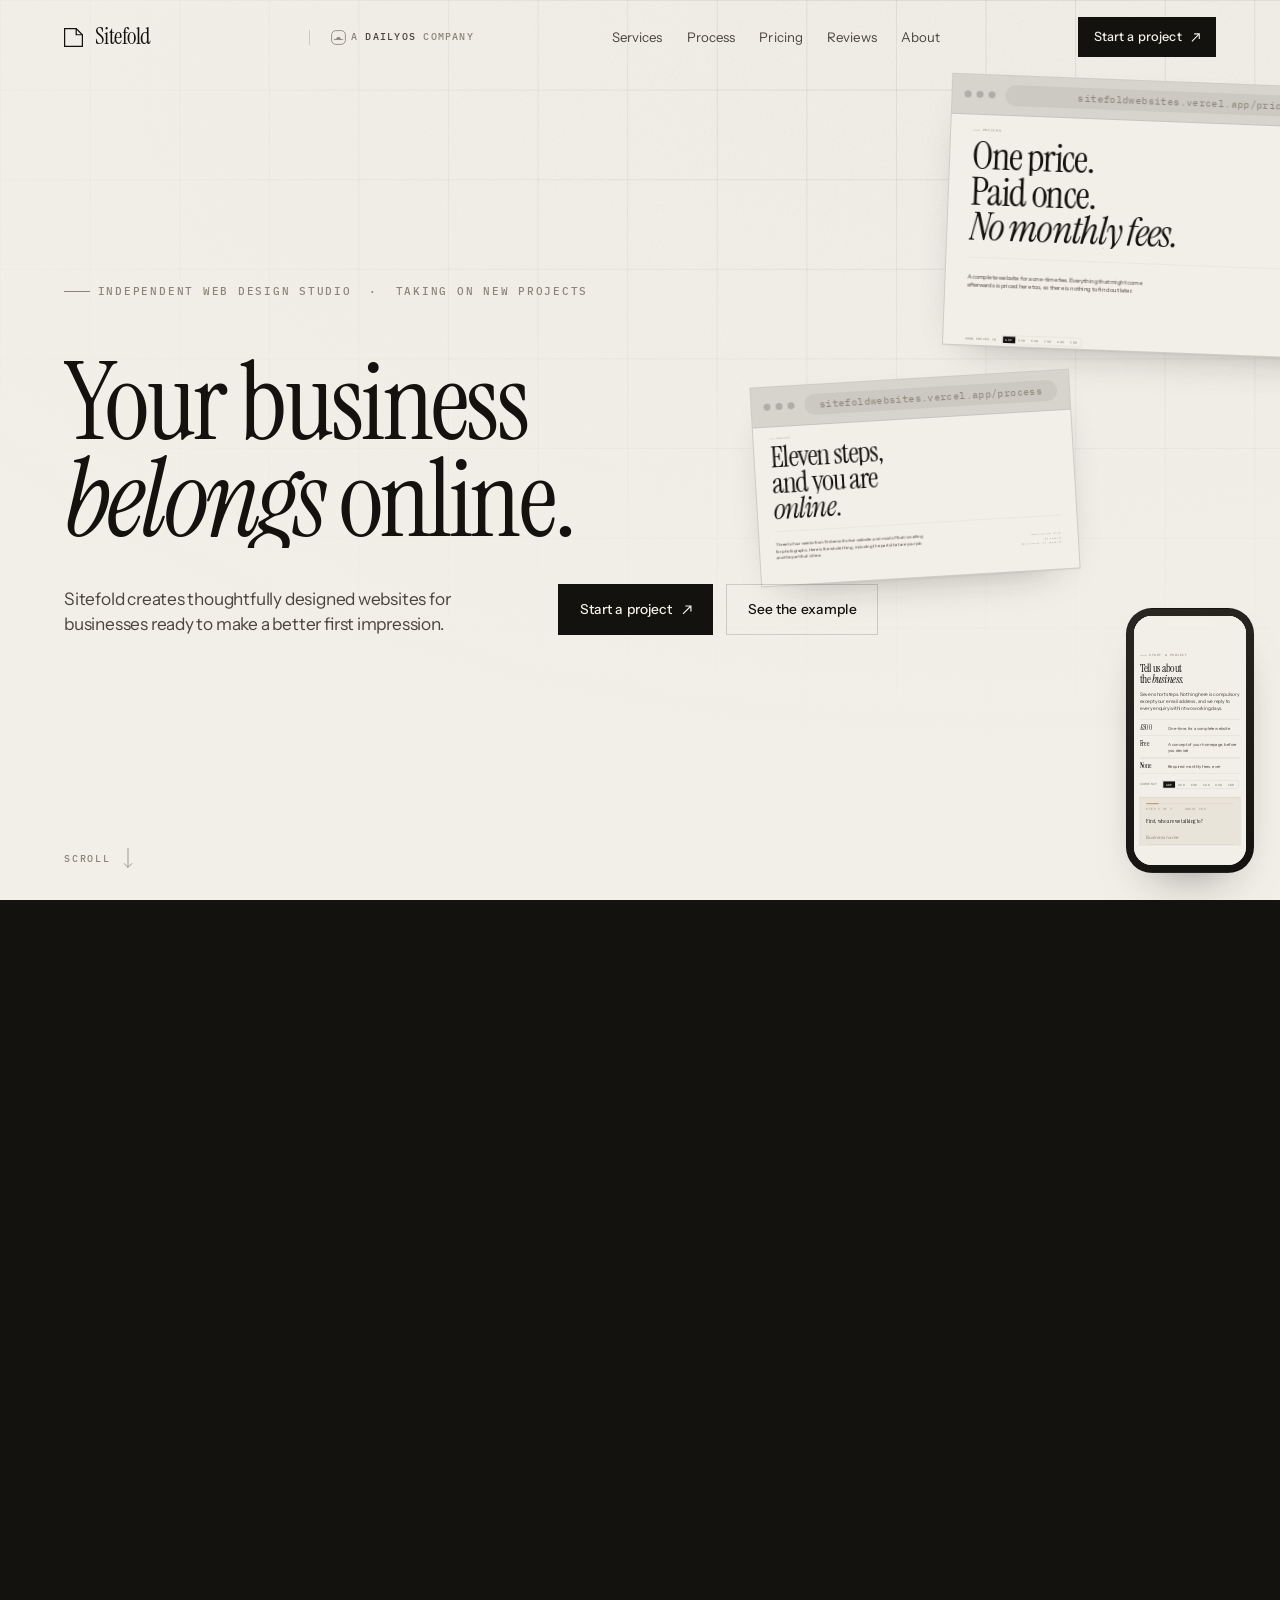
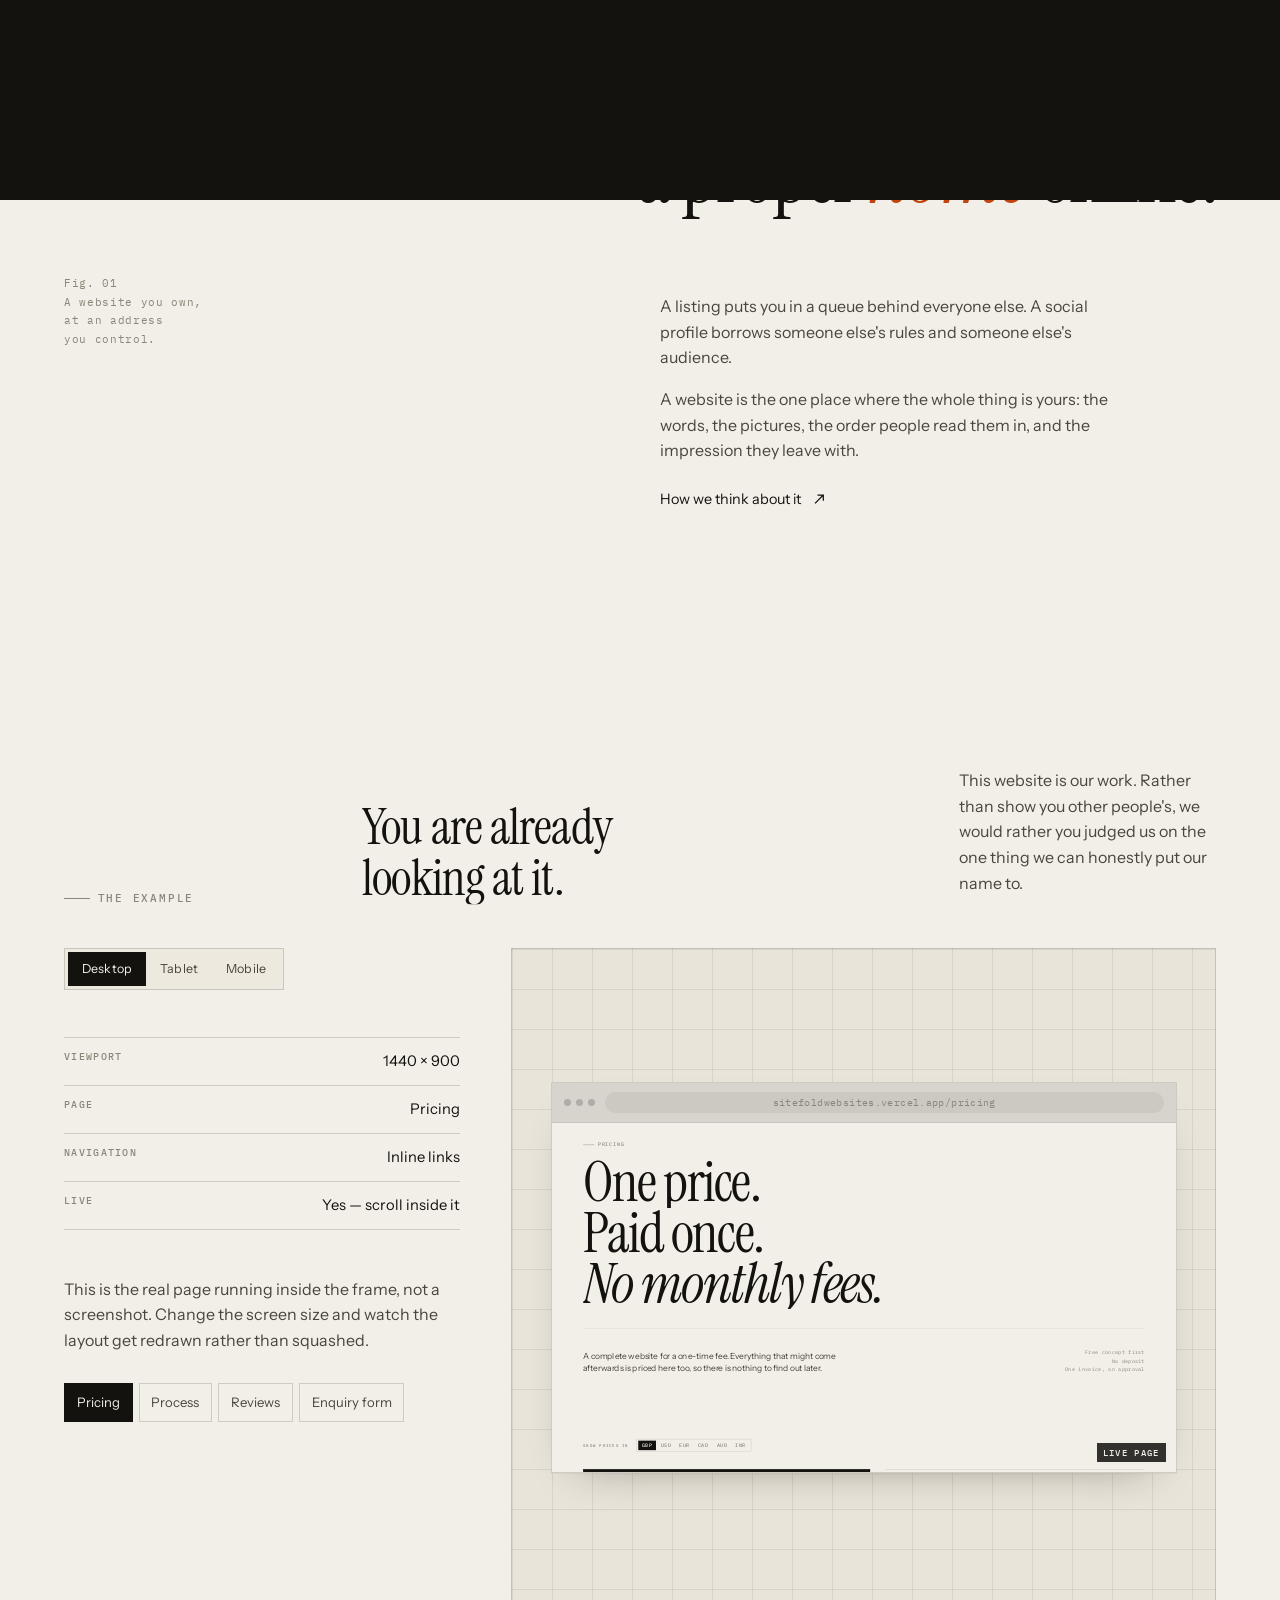
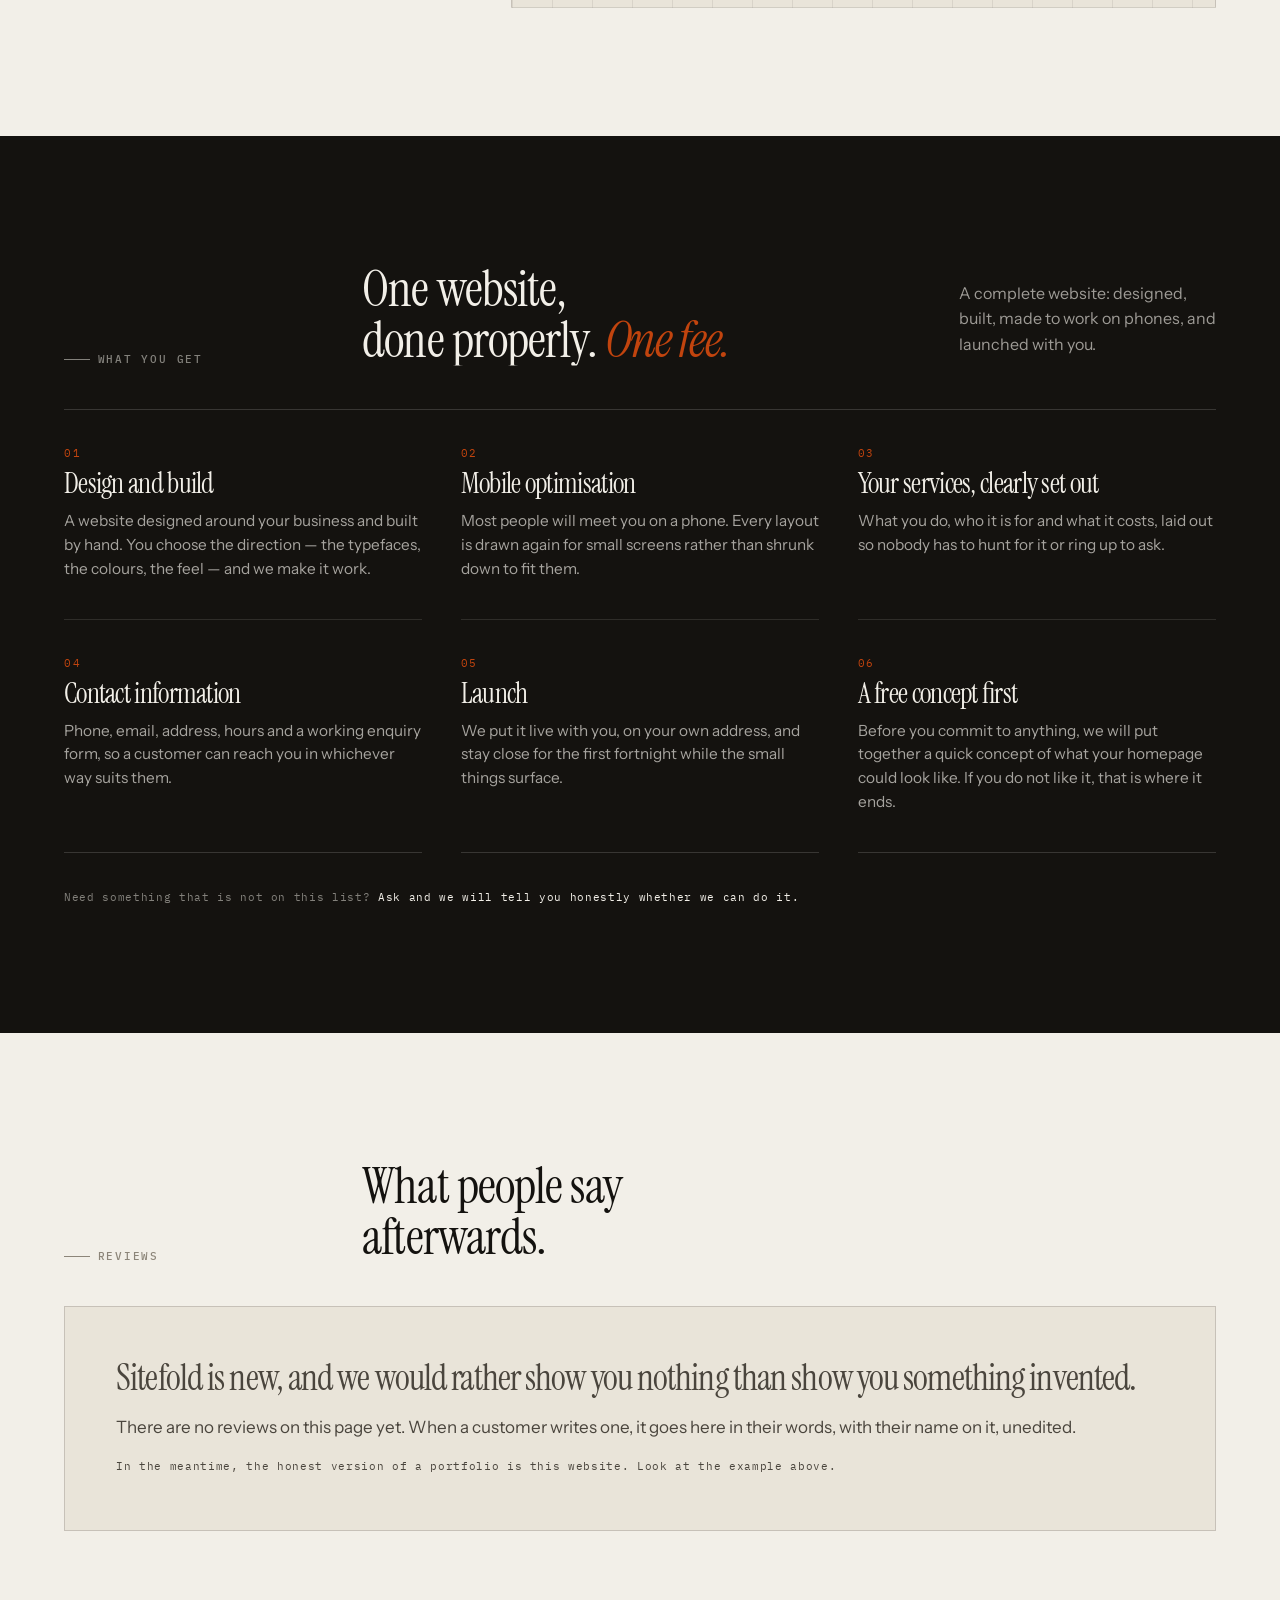
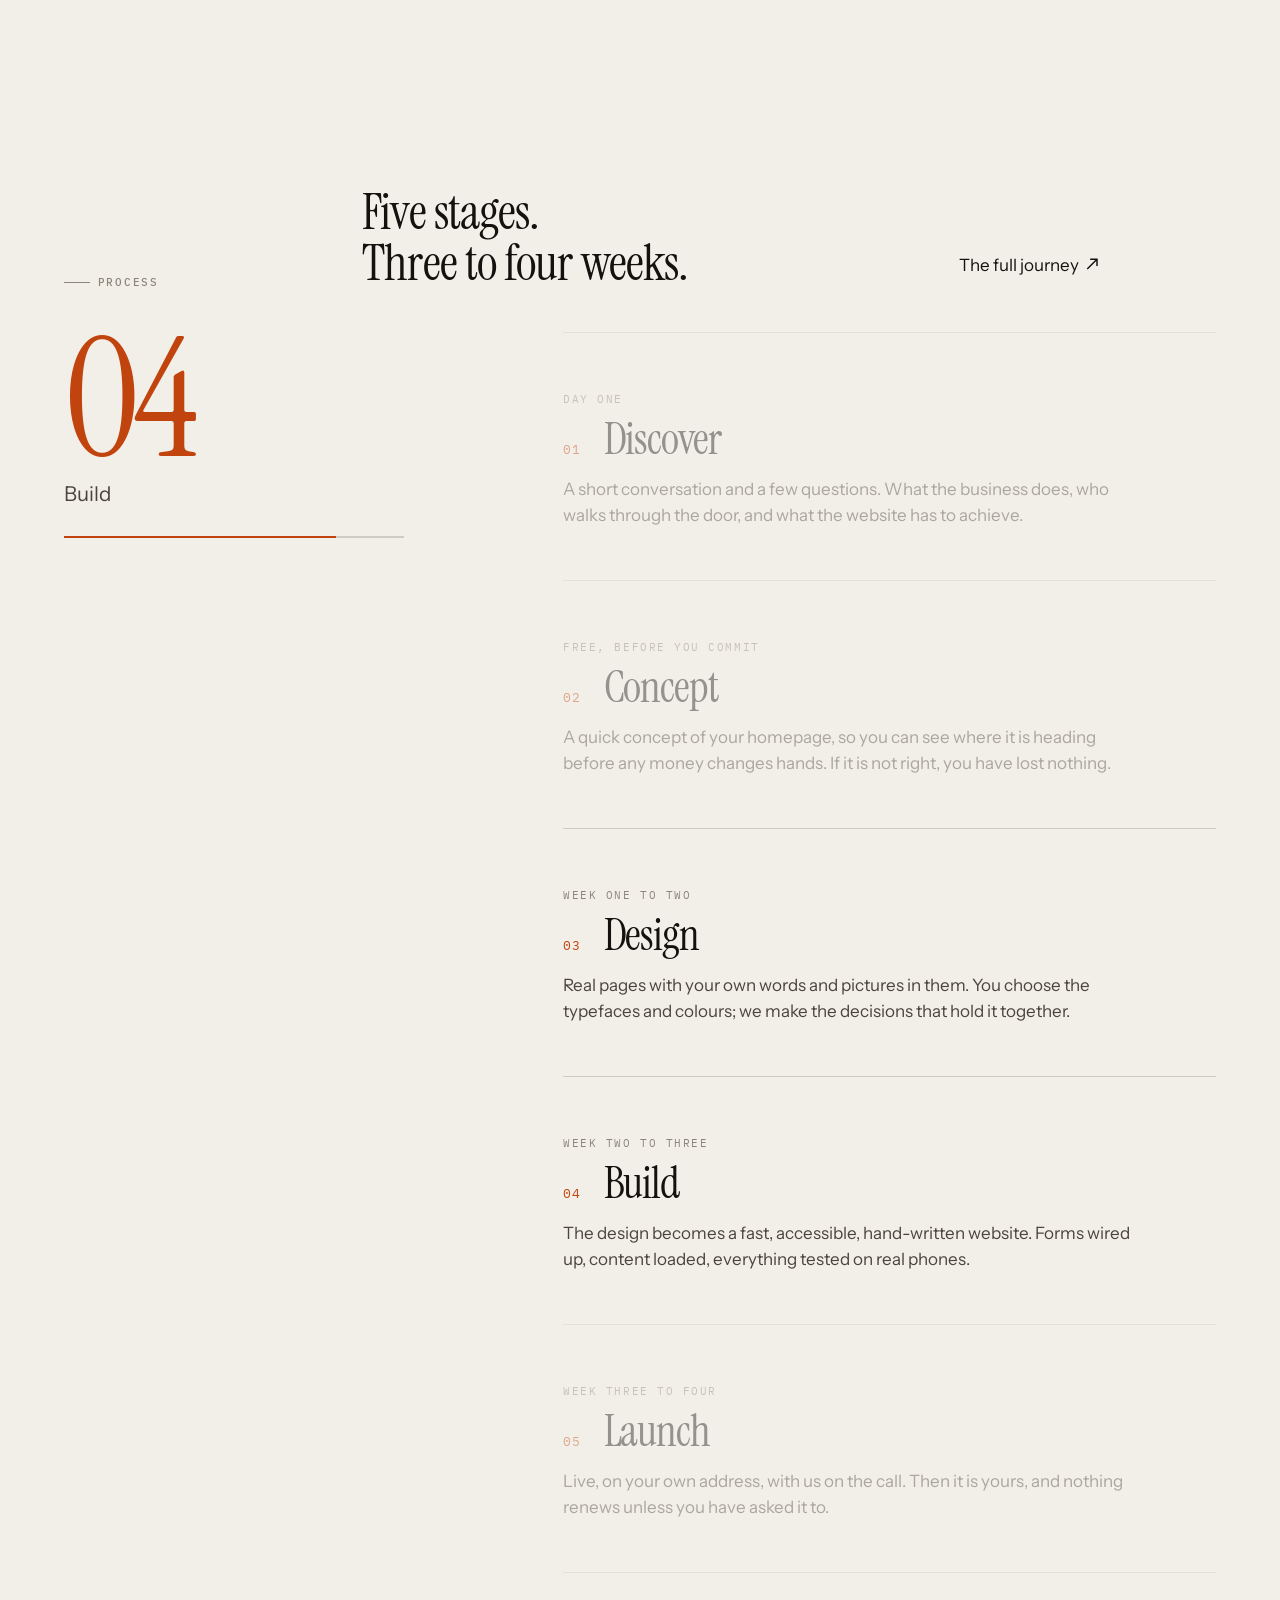
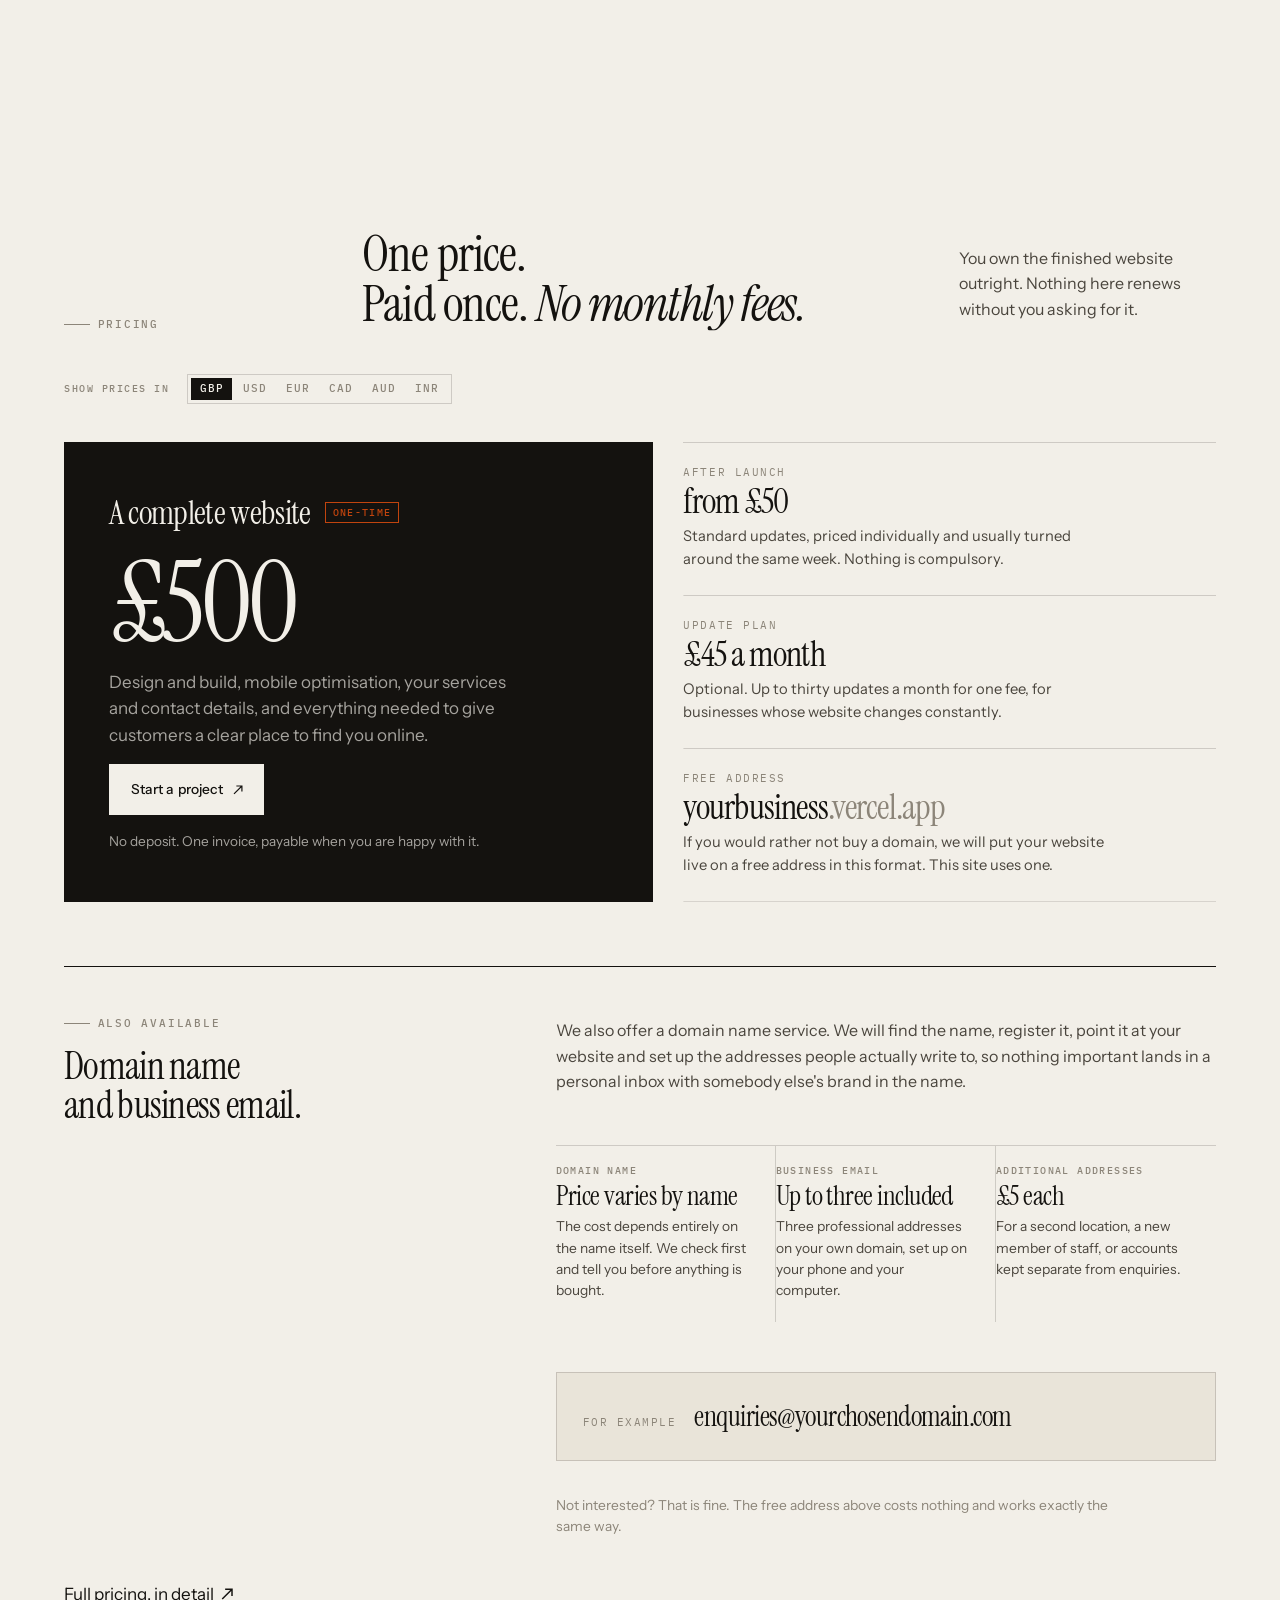
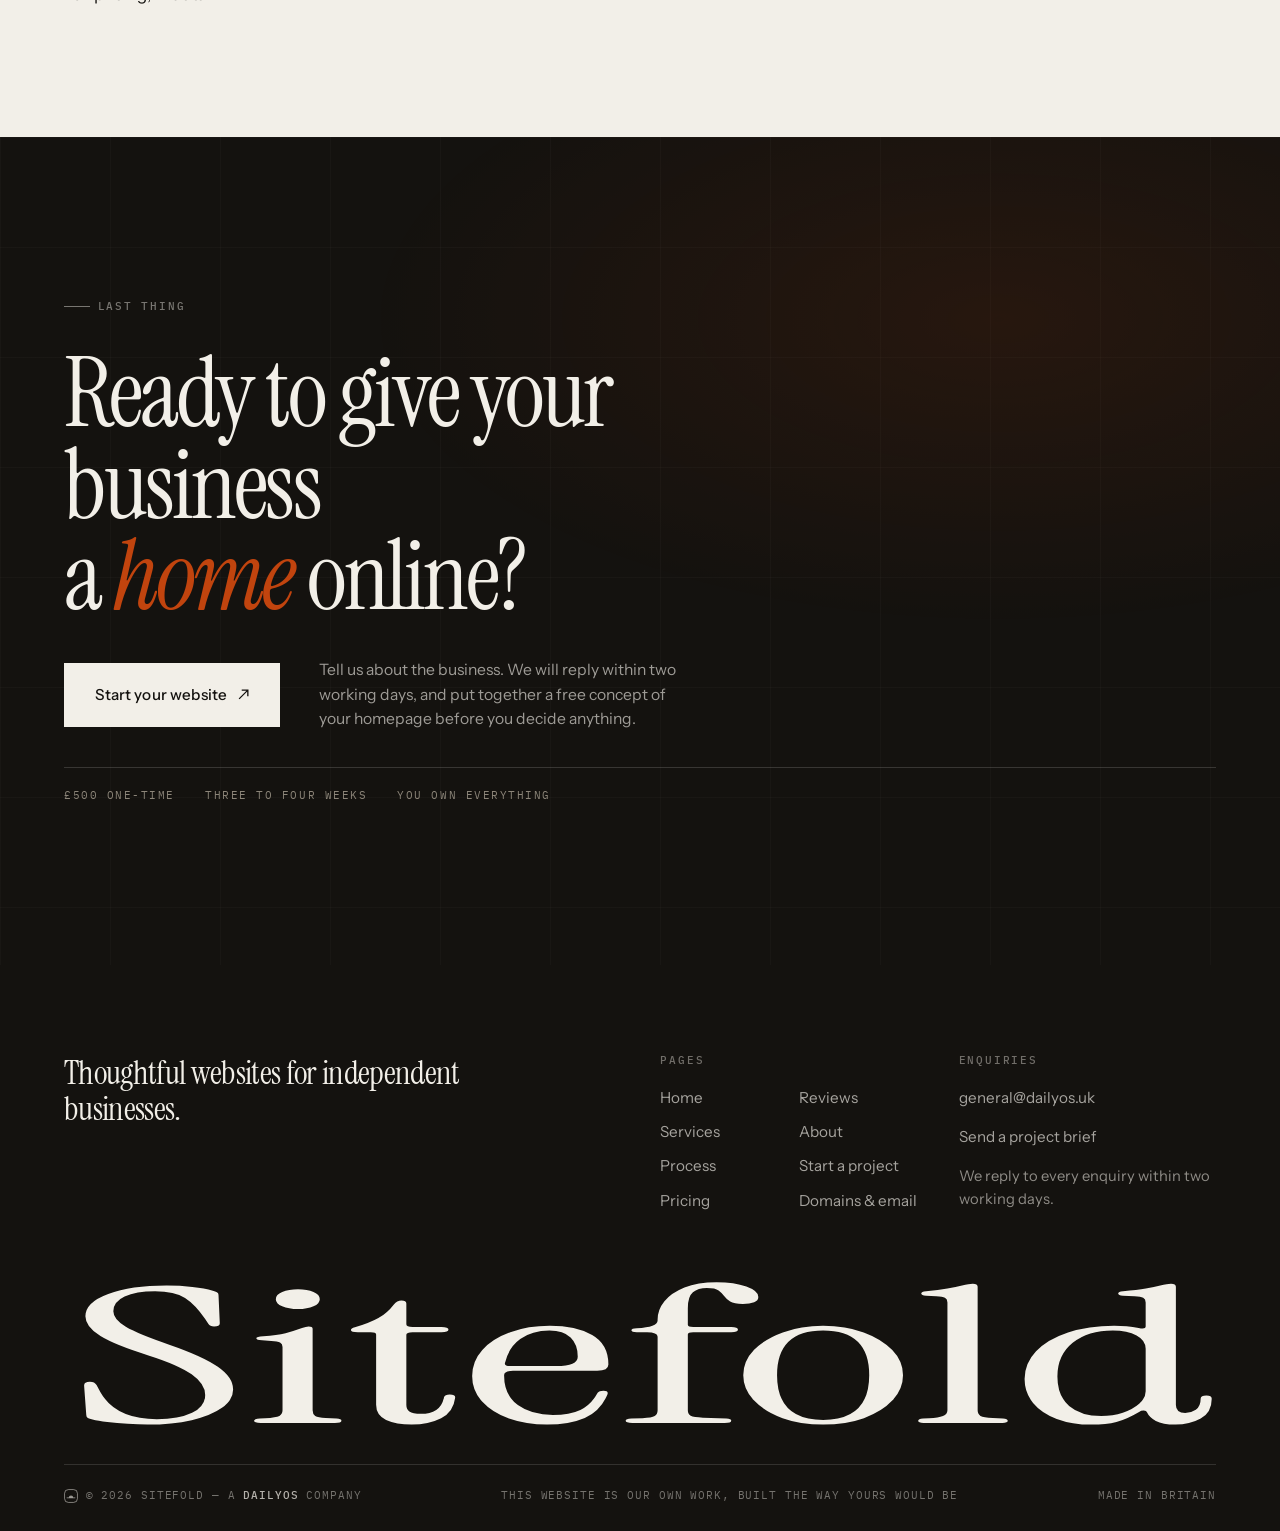
==== index.html @ e71c7e3a "Replace Streamlit app with the Sitefold website A static, hand-written site for Sitefold: home, serv" ====
<!doctype html>
<html lang="en-GB">
<head>
<meta charset="utf-8">
<meta name="viewport" content="width=device-width, initial-scale=1, viewport-fit=cover">
<title>Sitefold — Your business belongs online</title>
<meta name="description" content="Sitefold is an independent web design studio. A complete, thoughtfully designed website for your business for a one-time fee of £500, with no required monthly fees.">
<link rel="canonical" href="https://sitefoldwebsites.vercel.app/">
<meta name="theme-color" content="#f2efe8" media="(prefers-color-scheme: light)">
<meta name="theme-color" content="#14120f" media="(prefers-color-scheme: dark)">
<meta name="author" content="Sitefold">
<meta property="og:type" content="website">
<meta property="og:site_name" content="Sitefold">
<meta property="og:title" content="Sitefold — thoughtfully designed websites">
<meta property="og:description" content="Sitefold is an independent web design studio. A complete, thoughtfully designed website for your business for a one-time fee of £500, with no required monthly fees.">
<meta property="og:url" content="https://sitefoldwebsites.vercel.app/">
<meta property="og:image" content="https://sitefoldwebsites.vercel.app/assets/img/og.png">
<meta property="og:image:width" content="1200">
<meta property="og:image:height" content="630">
<meta property="og:locale" content="en_GB">
<meta name="twitter:card" content="summary_large_image">
<meta name="twitter:title" content="Sitefold — thoughtfully designed websites">
<meta name="twitter:description" content="Sitefold is an independent web design studio. A complete, thoughtfully designed website for your business for a one-time fee of £500, with no required monthly fees.">
<meta name="twitter:image" content="https://sitefoldwebsites.vercel.app/assets/img/og.png">
<link rel="icon" href="/assets/img/favicon.svg" type="image/svg+xml">
<link rel="alternate icon" href="/assets/img/favicon.ico" sizes="any">
<link rel="apple-touch-icon" href="/assets/img/mark-180.png">
<link rel="preconnect" href="https://fonts.googleapis.com">
<link rel="preconnect" href="https://fonts.gstatic.com" crossorigin>
<link rel="stylesheet" href="https://fonts.googleapis.com/css2?family=Instrument+Sans:ital,wght@0,400..700;1,400..700&family=Instrument+Serif:ital@0;1&family=IBM+Plex+Mono:wght@400;500&display=swap">
<script>if(location.search.indexOf("embed")>-1)document.documentElement.classList.add("embed");</script>
<link rel="stylesheet" href="/assets/css/base.css">
<link rel="stylesheet" href="/assets/css/ui.css">
<link rel="stylesheet" href="/assets/css/home.css">
<link rel="stylesheet" href="/assets/css/reviews.css">

</head>
<body class="page-home">
<div class="curtain" aria-hidden="true"></div>
<div class="prog" aria-hidden="true"></div>
<a class="skip" href="#main">Skip to content</a>
<header class="nav">
  <div class="nav-in">
    <a class="mark" href="/" aria-label="Sitefold — home">
      <svg viewBox="0 0 20 20" fill="none" stroke="currentColor" stroke-width="1.3" aria-hidden="true">
        <path class="fold-a" d="M.65.65h12.2L19.35 7.1v12.25H.65z"/>
        <path class="fold-b" d="M12.85.65V7.1h6.5"/>
      </svg>
      <span>Sitefold</span>
    </a>
    <p class="parent" title="Sitefold is part of DailyOS">
      <svg class="dos-mark" viewBox="0 0 20 20" fill="none" aria-hidden="true">
        <rect x=".8" y=".8" width="18.4" height="18.4" rx="5.6" stroke="currentColor" stroke-width="1.15"/>
        <path d="M4.4 12.6h11.2" stroke="currentColor" stroke-width="1.15" stroke-linecap="round"/>
        <path d="M6.8 12.6a3.2 3.2 0 0 1 6.4 0z" fill="currentColor"/>
      </svg>
      <span>A <b>DailyOS</b> company</span>
    </p>
    <nav class="nav-links" aria-label="Primary">
      <a href="/services/">Services</a>
      <a href="/process/">Process</a>
      <a href="/pricing/">Pricing</a>
      <a href="/reviews/">Reviews</a>
      <a href="/about/">About</a>
    </nav>
    <div class="nav-cta">
      <a class="btn" href="/contact/" data-magnet="0.2">Start a project<svg class="arw" viewBox="0 0 10 10" fill="none" stroke="currentColor" stroke-width="1.2" aria-hidden="true"><path d="M1 9 9 1M3.4 1H9v5.6"/></svg></a>
      <button class="burger" aria-expanded="false" aria-controls="menu" aria-label="Menu"><span></span><span></span></button>
    </div>
  </div>
</header>

<div class="menu" id="menu" aria-hidden="true">
  <div class="menu-in">
    <ul class="menu-list">
      <li><a href="/"><span class="num">01</span>Home</a></li>
      <li><a href="/services/"><span class="num">02</span>Services</a></li>
      <li><a href="/process/"><span class="num">03</span>Process</a></li>
      <li><a href="/pricing/"><span class="num">04</span>Pricing</a></li>
      <li><a href="/reviews/"><span class="num">05</span>Reviews</a></li>
      <li><a href="/about/"><span class="num">06</span>About</a></li>
      <li><a href="/contact/"><span class="num">07</span>Start a project</a></li>
    </ul>
    <div class="menu-foot">
      <p>Thoughtfully designed websites for businesses ready to make a better first impression.<br>
      <span class="menu-parent">Sitefold is a DailyOS company.</span></p>
      <a class="ul on" href="mailto:general@dailyos.uk">general@dailyos.uk</a>
    </div>
  </div>
</div>
<main id="main">

<!-- ============ hero ============ -->
<section class="hero" aria-labelledby="hero-h">
  <div class="hero-bg grain" aria-hidden="true"></div>

  <div class="hero-stage" aria-hidden="true">
    <div class="hs-item hs-1" data-depth="3">
      <div class="brw">
        <div class="brw-bar"><div class="brw-dots"><i></i><i></i><i></i></div><div class="brw-url">sitefoldwebsites.vercel.app/pricing</div></div>
        <div class="brw-body"><div class="live static" data-src="/pricing/" data-w="1440" data-h="900" data-title="The Sitefold pricing page"></div></div>
      </div>
    </div>
    <div class="hs-item hs-2" data-depth="7">
      <div class="brw">
        <div class="brw-bar"><div class="brw-dots"><i></i><i></i><i></i></div><div class="brw-url">sitefoldwebsites.vercel.app/process</div></div>
        <div class="brw-body"><div class="live static" data-src="/process/" data-w="1440" data-h="900" data-title="The Sitefold process page"></div></div>
      </div>
    </div>
    <div class="hs-item hs-4" data-depth="13">
      <div class="dev-phone"><div class="scr"><div class="live static" data-src="/contact/" data-w="390" data-h="800" data-title="The Sitefold enquiry form on a phone"></div></div></div>
    </div>
  </div>

  <div class="wrap hero-in">
    <p class="eyebrow hero-eyebrow" data-rv="fade">Independent web design studio &nbsp;·&nbsp; Taking on new projects</p>
    <h1 class="d1 hero-h" id="hero-h" data-lines-split>Your business<br><em>belongs</em> online.</h1>
    <div class="hero-foot">
      <p class="lede" data-rv="up" style="--rv-d:300ms">Sitefold creates thoughtfully designed websites for businesses ready to make a better first impression.</p>
      <div class="hero-btns" data-rv="up" style="--rv-d:400ms">
        <a class="btn" href="/contact/" data-magnet="0.25">Start a project<svg class="arw" viewBox="0 0 10 10" fill="none" stroke="currentColor" stroke-width="1.2" aria-hidden="true"><path d="M1 9 9 1M3.4 1H9v5.6"/></svg></a>
        <a class="btn ghost" href="#example">See the example</a>
      </div>
    </div>
  </div>

  <div class="hero-band" aria-hidden="true">
    <div class="hb-f">
      <div class="brw">
        <div class="brw-bar"><div class="brw-dots"><i></i><i></i><i></i></div><div class="brw-url">sitefoldwebsites.vercel.app/pricing</div></div>
        <div class="brw-body"><div class="live static" data-src="/pricing/" data-w="1440" data-h="900" data-title="The Sitefold pricing page"></div></div>
      </div>
    </div>
  </div>

  <a class="hero-cue" href="#intro" aria-label="Scroll down">
    <span>Scroll</span>
    <svg viewBox="0 0 12 26" fill="none" stroke="currentColor" stroke-width="1" aria-hidden="true"><path d="M6 0v24M1 19l5 5 5-5"/></svg>
  </a>
</section>

<!-- ============ components strip ============ -->
<section class="reel" aria-label="Pieces of this website">
  <div class="wrap reel-head">
    <p class="eyebrow" style="color:rgba(242,239,232,.5)">Every piece of this page was built by us</p>
    <p class="reel-say"><span>Designed</span><span>Written</span><span>Built</span><span>Launched</span></p>
  </div>

  <div class="reel-row marq" style="--ms:52s;--mg:16px" aria-hidden="true">
    <div class="marq-run">
      <div class="bit bit-type"><span>Aa</span><em>Your typeface, your choice</em></div>
      <div class="bit bit-btn"><span>Start a project</span></div>
      <div class="bit bit-field"><em>Email address</em><i></i></div>
      <div class="bit bit-stat"><b>500</b><em>One-time, in pounds</em></div>
      <div class="bit bit-nav"><i></i><i></i><i></i><i></i></div>
      <div class="bit bit-pal"><i style="background:#14120f"></i><i style="background:#c1440e"></i><i style="background:#f2efe8"></i></div>
      <div class="bit bit-btn alt"><span>Send enquiry</span></div>
      <div class="bit bit-stat"><b>48</b><em>Hour reply, at most</em></div>
      <div class="bit bit-type alt"><span>Aa</span><em>Set for reading</em></div>
      <div class="bit bit-field"><em>Business name</em><i></i></div>
      <div class="bit bit-nav"><i></i><i></i><i></i><i></i></div>
      <div class="bit bit-stat"><b>0</b><em>Required monthly fees</em></div>
    </div>
  </div>
</section>

<!-- ============ introduction ============ -->
<section class="intro sec" id="intro" aria-labelledby="intro-h">
  <div class="wrap">
    <div class="intro-grid">
      <p class="eyebrow intro-eyebrow">What we do</p>
      <h2 class="intro-h d2" id="intro-h">
        <span class="rv-words">A brilliant business deserves more than a directory listing</span>
        <span class="intro-strike" data-rv="fade">or a social media profile.</span>
      </h2>
      <div class="intro-mark" data-par="60" aria-hidden="true">
        <svg viewBox="0 0 120 120" fill="none" stroke="currentColor" stroke-width="1">
          <path d="M6 6h72l36 36v72H6z"/><path d="M78 6v36h36"/>
          <path d="M6 78h108M42 6v108" stroke-dasharray="3 6" opacity=".45"/>
        </svg>
      </div>
      <p class="intro-note num">Fig. 01<br>A website you own,<br>at an address<br>you control.</p>
      <p class="intro-big d2">Sitefold gives businesses<br>a proper <em>home</em> online.</p>
      <div class="intro-body">
        <p class="body-lg">A listing puts you in a queue behind everyone else. A social profile borrows someone else's rules and someone else's audience.</p>
        <p class="body-lg">A website is the one place where the whole thing is yours: the words, the pictures, the order people read them in, and the impression they leave with.</p>
        <a class="ul intro-link" href="/about/">How we think about it<svg class="arw" viewBox="0 0 10 10" fill="none" stroke="currentColor" stroke-width="1.2" aria-hidden="true"><path d="M1 9 9 1M3.4 1H9v5.6"/></svg></a>
      </div>
    </div>
  </div>
</section>

<!-- ============ the example ============ -->
<section class="ex sec" id="example" aria-labelledby="ex-h">
  <div class="wrap">
    <div class="sec-head">
      <p class="eyebrow">The example</p>
      <h2 class="d3" id="ex-h" data-rv="up">You are already<br>looking at it.</h2>
      <p class="sec-aside body-lg" data-rv="up" style="--rv-d:120ms">This website is our work. Rather than show you other people's, we would rather you judged us on the one thing we can honestly put our name to.</p>
    </div>

    <div class="ex-wrap" data-rv="fade">
      <div class="ex-side">
        <div class="seg ex-seg" id="ex-seg" role="group" aria-label="Choose a screen size">
          <span class="seg-pill" aria-hidden="true"></span>
          <button type="button" data-val="d" aria-selected="true">Desktop</button>
          <button type="button" data-val="t" aria-selected="false">Tablet</button>
          <button type="button" data-val="m" aria-selected="false">Mobile</button>
        </div>
        <dl class="dev-read">
          <div><dt>Viewport</dt><dd id="ex-w">1440 × 900</dd></div>
          <div><dt>Page</dt><dd id="ex-p">Pricing</dd></div>
          <div><dt>Navigation</dt><dd id="ex-n">Inline links</dd></div>
          <div><dt>Live</dt><dd>Yes — scroll inside it</dd></div>
        </dl>
        <p class="dev-note body-lg" id="ex-note">This is the real page running inside the frame, not a screenshot. Change the screen size and watch the layout get redrawn rather than squashed.</p>
        <div class="ex-pages" role="group" aria-label="Choose a page to show">
          <button type="button" class="ex-pb on" data-page="/pricing/" data-name="Pricing">Pricing</button>
          <button type="button" class="ex-pb" data-page="/process/" data-name="Process">Process</button>
          <button type="button" class="ex-pb" data-page="/reviews/" data-name="Reviews">Reviews</button>
          <button type="button" class="ex-pb" data-page="/contact/" data-name="Enquiry form">Enquiry form</button>
        </div>
      </div>

      <div class="dev-stage ex-stage" data-dev="d">
        <div class="dev-holder">
          <div class="brw">
            <div class="brw-bar"><div class="brw-dots"><i></i><i></i><i></i></div><div class="brw-url" id="ex-url">sitefoldwebsites.vercel.app/pricing</div></div>
            <div class="brw-body">
              <div class="live" id="ex-live" data-src="/pricing/" data-w="1440" data-h="900" data-title="A live page from this website"></div>
              <span class="live-badge">Live page</span>
            </div>
          </div>
        </div>
      </div>
    </div>
  </div>
</section>

<!-- ============ what you get ============ -->
<section class="inc sec" id="included" aria-labelledby="inc-h">
  <div class="wrap">
    <div class="sec-head cap-head">
      <p class="eyebrow" style="color:rgba(242,239,232,.5)">What you get</p>
      <h2 class="d3" id="inc-h" data-rv="up">One website,<br>done properly. <em>One fee.</em></h2>
      <p class="sec-aside body-lg" data-rv="up" style="--rv-d:120ms;color:rgba(242,239,232,.62)">A complete website: designed, built, made to work on phones, and launched with you.</p>
    </div>

    <ol class="inc-list" data-stagger="70">
      <li data-rv="up"><span class="num">01</span>
        <h3>Design and build</h3>
        <p>A website designed around your business and built by hand. You choose the direction — the typefaces, the colours, the feel — and we make it work.</p></li>
      <li data-rv="up"><span class="num">02</span>
        <h3>Mobile optimisation</h3>
        <p>Most people will meet you on a phone. Every layout is drawn again for small screens rather than shrunk down to fit them.</p></li>
      <li data-rv="up"><span class="num">03</span>
        <h3>Your services, clearly set out</h3>
        <p>What you do, who it is for and what it costs, laid out so nobody has to hunt for it or ring up to ask.</p></li>
      <li data-rv="up"><span class="num">04</span>
        <h3>Contact information</h3>
        <p>Phone, email, address, hours and a working enquiry form, so a customer can reach you in whichever way suits them.</p></li>
      <li data-rv="up"><span class="num">05</span>
        <h3>Launch</h3>
        <p>We put it live with you, on your own address, and stay close for the first fortnight while the small things surface.</p></li>
      <li data-rv="up"><span class="num">06</span>
        <h3>A free concept first</h3>
        <p>Before you commit to anything, we will put together a quick concept of what your homepage could look like. If you do not like it, that is where it ends.</p></li>
    </ol>

    <p class="cap-foot num">Need something that is not on this list? <a class="ul" href="/contact/">Ask and we will tell you honestly whether we can do it.</a></p>
  </div>
</section>

<!-- ============ reviews ============ -->
<section class="rv sec" id="reviews" aria-labelledby="rv-h">
  <div class="wrap">
    <div class="sec-head">
      <p class="eyebrow">Reviews</p>
      <h2 class="d3" id="rv-h" data-rv="up">What people say<br>afterwards.</h2>
      <p class="sec-aside" data-rv="up"><a class="ul" href="/reviews/">All reviews<svg class="arw" viewBox="0 0 10 10" fill="none" stroke="currentColor" stroke-width="1.2" aria-hidden="true"><path d="M1 9 9 1M3.4 1H9v5.6"/></svg></a></p>
    </div>
    <div class="rv-home" id="rv-home"></div>
  </div>
</section>

<!-- ============ process ============ -->
<section class="prc sec" id="process" aria-labelledby="prc-h">
  <div class="wrap">
    <div class="sec-head">
      <p class="eyebrow">Process</p>
      <h2 class="d3" id="prc-h" data-rv="up">Five stages.<br>Three to four weeks.</h2>
      <p class="sec-aside" data-rv="up"><a class="ul" href="/process/">The full journey<svg class="arw" viewBox="0 0 10 10" fill="none" stroke="currentColor" stroke-width="1.2" aria-hidden="true"><path d="M1 9 9 1M3.4 1H9v5.6"/></svg></a></p>
    </div>
    <div class="prc-wrap">
      <div class="prc-sticky" aria-hidden="true">
        <span class="prc-big" id="prc-big">01</span>
        <span class="prc-title" id="prc-title">Discover</span>
        <div class="prc-track"><span class="prc-fill" id="prc-fill"></span></div>
      </div>
      <div class="prc-steps">
        <article class="prc-step" data-n="1">
          <div class="prc-line" aria-hidden="true"></div>
          <span class="num prc-when">Day one</span>
          <h3><span class="prc-num">01</span>Discover</h3>
          <p>A short conversation and a few questions. What the business does, who walks through the door, and what the website has to achieve.</p>
        </article>
        <article class="prc-step" data-n="2">
          <div class="prc-line" aria-hidden="true"></div>
          <span class="num prc-when">Free, before you commit</span>
          <h3><span class="prc-num">02</span>Concept</h3>
          <p>A quick concept of your homepage, so you can see where it is heading before any money changes hands. If it is not right, you have lost nothing.</p>
        </article>
        <article class="prc-step" data-n="3">
          <div class="prc-line" aria-hidden="true"></div>
          <span class="num prc-when">Week one to two</span>
          <h3><span class="prc-num">03</span>Design</h3>
          <p>Real pages with your own words and pictures in them. You choose the typefaces and colours; we make the decisions that hold it together.</p>
        </article>
        <article class="prc-step" data-n="4">
          <div class="prc-line" aria-hidden="true"></div>
          <span class="num prc-when">Week two to three</span>
          <h3><span class="prc-num">04</span>Build</h3>
          <p>The design becomes a fast, accessible, hand-written website. Forms wired up, content loaded, everything tested on real phones.</p>
        </article>
        <article class="prc-step" data-n="5">
          <div class="prc-line" aria-hidden="true"></div>
          <span class="num prc-when">Week three to four</span>
          <h3><span class="prc-num">05</span>Launch</h3>
          <p>Live, on your own address, with us on the call. Then it is yours, and nothing renews unless you have asked it to.</p>
        </article>
      </div>
    </div>
  </div>
</section>

<!-- ============ pricing ============ -->
<section class="pr sec" id="pricing" aria-labelledby="pr-h">
  <div class="wrap">
    <div class="sec-head">
      <p class="eyebrow">Pricing</p>
      <h2 class="d3" id="pr-h" data-rv="up">One price.<br>Paid once. <em>No monthly fees.</em></h2>
      <p class="sec-aside body-lg" data-rv="up" style="--rv-d:120ms">You own the finished website outright. Nothing here renews without you asking for it.</p>
    </div>

    <div class="cur" data-rv="fade">
      <span class="cur-lab">Show prices in</span>
      <div class="cur-seg" role="group" aria-label="Choose a currency"></div>
      <p class="cur-note" data-cur-note hidden>Converted from pounds at an indicative rate, as a guide. Invoices are issued in pounds sterling.</p>
      <p class="vh" role="status" data-cur-live></p>
    </div>

    <div class="pr-main" data-rv="up">
      <div class="pr-card pr-plus">
        <div class="pr-top"><h3>A complete website</h3><span class="tag accent">One-time</span></div>
        <p class="pr-price" data-gbp="500">£500</p>
        <p class="pr-for">Design and build, mobile optimisation, your services and contact details, and everything needed to give customers a clear place to find you online.</p>
        <a class="btn on-ink" href="/contact/">Start a project<svg class="arw" viewBox="0 0 10 10" fill="none" stroke="currentColor" stroke-width="1.2" aria-hidden="true"><path d="M1 9 9 1M3.4 1H9v5.6"/></svg></a>
        <p class="pr-mini">No deposit. One invoice, payable when you are happy with it.</p>
      </div>
      <ul class="pr-side" data-stagger="70">
        <li data-rv="up"><span class="num">After launch</span><b data-gbp="50" data-pre="from ">from £50</b><p>Standard updates, priced individually and usually turned around the same week. Nothing is compulsory.</p></li>
        <li data-rv="up"><span class="num">Update plan</span><b data-gbp="45" data-suf=" a month">£45 a month</b><p>Optional. Up to thirty updates a month for one fee, for businesses whose website changes constantly.</p></li>
        <li data-rv="up"><span class="num">Free address</span><b>yourbusiness<span class="pr-dim">.vercel.app</span></b><p>If you would rather not buy a domain, we will put your website live on a free address in this format. This site uses one.</p></li>
      </ul>
    </div>

    <div class="pr-domain" data-rv="up" id="domains">
      <div class="pr-domainhead">
        <p class="eyebrow">Also available</p>
        <h3 class="d3">Domain name<br>and business email.</h3>
      </div>
      <div class="pr-domainbody">
        <p class="body-lg">We also offer a domain name service. We will find the name, register it, point it at your website and set up the addresses people actually write to, so nothing important lands in a personal inbox with somebody else's brand in the name.</p>
        <dl class="pr-domainlist">
          <div><dt>Domain name</dt><dd>Price varies by name</dd><p>The cost depends entirely on the name itself. We check first and tell you before anything is bought.</p></div>
          <div><dt>Business email</dt><dd>Up to three included</dd><p>Three professional addresses on your own domain, set up on your phone and your computer.</p></div>
          <div><dt>Additional addresses</dt><dd data-gbp="5" data-suf=" each">£5 each</dd><p>For a second location, a new member of staff, or accounts kept separate from enquiries.</p></div>
        </dl>
        <p class="pr-example"><span class="num">For example</span><b>enquiries@yourchosendomain.com</b></p>
        <p class="pr-small" style="padding-top:0">Not interested? That is fine. The free address above costs nothing and works exactly the same way.</p>
      </div>
    </div>

    <p class="pr-seemore"><a class="ul" href="/pricing/">Full pricing, in detail<svg class="arw" viewBox="0 0 10 10" fill="none" stroke="currentColor" stroke-width="1.2" aria-hidden="true"><path d="M1 9 9 1M3.4 1H9v5.6"/></svg></a></p>
  </div>
</section>

<!-- ============ closing ============ -->
<section class="end" id="start" aria-labelledby="end-h">
  <div class="end-bg" aria-hidden="true"></div>
  <div class="wrap end-in">
    <p class="eyebrow end-eyebrow">Last thing</p>
    <h2 class="end-h" id="end-h" data-lines-split>Ready to give your business<br>a <em>home</em> online?</h2>
    <div class="end-row">
      <a class="btn on-ink end-btn" href="/contact/" data-magnet="0.3">Start your website<svg class="arw" viewBox="0 0 10 10" fill="none" stroke="currentColor" stroke-width="1.2" aria-hidden="true"><path d="M1 9 9 1M3.4 1H9v5.6"/></svg></a>
      <p class="end-note">Tell us about the business. We will reply within two working days, and put together a free concept of your homepage before you decide anything.</p>
    </div>
    <div class="end-meta">
      <span class="num"><span data-gbp="500">£500</span> one-time</span>
      <span class="num">Three to four weeks</span>
      <span class="num">You own everything</span>
    </div>
  </div>
</section>

</main>
<footer class="foot">
  <div class="wrap">
    <div class="foot-grid">
      <p class="foot-lede">Thoughtful websites for independent businesses.</p>
      <div class="foot-nav">
        <h3>Pages</h3>
        <ul>
          <li><a href="/">Home</a></li>
          <li><a href="/reviews/">Reviews</a></li>
          <li><a href="/services/">Services</a></li>
          <li><a href="/about/">About</a></li>
          <li><a href="/process/">Process</a></li>
          <li><a href="/contact/">Start a project</a></li>
          <li><a href="/pricing/">Pricing</a></li>
          <li><a href="/pricing/#domains">Domains &amp; email</a></li>
        </ul>
      </div>
      <div class="foot-meta">
        <h3>Enquiries</h3>
        <p><a class="ul" href="mailto:general@dailyos.uk">general@dailyos.uk</a></p>
        <p style="margin-top:12px"><a class="ul" href="/contact/">Send a project brief</a></p>
        <p style="margin-top:14px;color:rgba(242,239,232,.55);font-size:.92rem">We reply to every enquiry within two working days.</p>
      </div>
    </div>
  </div>
  <div class="wrap">
    <div class="wordmark" aria-hidden="true">
      <svg viewBox="0 0 1200 176" preserveAspectRatio="xMidYMid meet">
        <defs><clipPath id="wmclip"><rect x="0" y="0" width="1200" height="176"/></clipPath></defs>
        <g clip-path="url(#wmclip)">
          <text class="lt" x="600" y="152" text-anchor="middle" textLength="1196" lengthAdjust="spacingAndGlyphs"
                font-family="Instrument Serif, Georgia, serif" font-size="196" fill="currentColor">Sitefold</text>
        </g>
      </svg>
    </div>
  </div>
  <div class="wrap">
    <div class="foot-base">
      <span class="foot-parent"><svg class="dos-mark" viewBox="0 0 20 20" fill="none" aria-hidden="true"><rect x=".8" y=".8" width="18.4" height="18.4" rx="5.6" stroke="currentColor" stroke-width="1.15"/><path d="M4.4 12.6h11.2" stroke="currentColor" stroke-width="1.15" stroke-linecap="round"/><path d="M6.8 12.6a3.2 3.2 0 0 1 6.4 0z" fill="currentColor"/></svg><span>&copy; <span data-year>2026</span> Sitefold &mdash; a <b>DailyOS</b> company</span></span>
      <span>This website is our own work, built the way yours would be</span>
      <span>Made in Britain</span>
    </div>
  </div>
</footer>
<script src="/assets/js/site.js" defer></script>
<script src="/assets/js/live.js" defer></script>
<script src="/assets/js/currency.js" defer></script>
<script src="/assets/js/reviews.js" defer></script>
<script src="/assets/js/home.js" defer></script>
</body>
</html>
---- assets/css/base.css ----
/* Sitefold — core
   ---------------------------------------------------------------
   Tokens, grid, typography, chrome. Everything else builds on this. */

:root{
  --paper:#f2efe8;
  --paper-tint:#e9e4d9;
  --paper-deep:#ddd6c8;
  --ink:#14120f;
  --ink-soft:#4a453d;
  --ink-faint:#8c8579;
  --line:rgba(20,18,15,.16);
  --line-soft:rgba(20,18,15,.08);
  --accent:#c1440e;
  --accent-ink:#8f3009;
  --accent-wash:#f4ddd1;

  --sans:"Instrument Sans","Helvetica Neue",Helvetica,Arial,sans-serif;
  --display:"Instrument Serif",Georgia,"Times New Roman",serif;
  --mono:"IBM Plex Mono",ui-monospace,SFMono-Regular,Menlo,monospace;

  --gut:clamp(18px,3.2vw,44px);
  --pad:clamp(20px,5vw,72px);
  --maxw:1560px;

  --nav-h:76px;

  --ease:cubic-bezier(.19,1,.22,1);
  --ease-soft:cubic-bezier(.4,0,.2,1);
  --dur:.7s;
}

*,*::before,*::after{box-sizing:border-box}
html{-webkit-text-size-adjust:100%;scroll-behavior:smooth;scroll-padding-top:calc(var(--nav-h) + 20px)}
body{
  margin:0;
  background:var(--paper);
  color:var(--ink);
  font-family:var(--sans);
  font-size:clamp(15px,.55vw + 13px,17px);
  line-height:1.55;
  font-feature-settings:"kern","liga","calt";
  -webkit-font-smoothing:antialiased;
  text-rendering:optimizeLegibility;
  overflow-x:clip;
}
body.is-locked{overflow:hidden}
img,svg,video,canvas{display:block;max-width:100%}
img{height:auto}
button,input,select,textarea{font:inherit;color:inherit}
button{background:none;border:0;padding:0;cursor:pointer}
a{color:inherit;text-decoration:none}
h1,h2,h3,h4,p,figure,blockquote{margin:0}
ul,ol{margin:0;padding:0;list-style:none}
hr{border:0;border-top:1px solid var(--line);margin:0}
::selection{background:var(--accent);color:var(--paper)}

:focus-visible{
  outline:2px solid var(--accent);
  outline-offset:3px;
  border-radius:1px;
}
.skip{
  position:fixed;top:8px;left:8px;z-index:1000;
  padding:12px 18px;background:var(--ink);color:var(--paper);
  font:500 13px/1 var(--sans);letter-spacing:.02em;
  transform:translateY(-160%);transition:transform .3s var(--ease-soft);
}
.skip:focus-visible{transform:none}
.vh{position:absolute!important;width:1px;height:1px;margin:-1px;padding:0;overflow:hidden;clip-path:inset(50%);white-space:nowrap}

/* ---------- type ---------- */
.d1,.d2,.d3{font-family:var(--display);font-weight:400;letter-spacing:-.018em;line-height:.92}
.d1{font-size:clamp(3.1rem,11.6vw,11.4rem)}
.d2{font-size:clamp(2.6rem,7.4vw,6.6rem);line-height:.95}
.d3{font-size:clamp(1.9rem,3.9vw,3.5rem);line-height:1.02}
.d1 em,.d2 em,.d3 em{font-style:italic;letter-spacing:-.03em}

.lede{
  font-size:clamp(1.06rem,1.35vw,1.42rem);
  line-height:1.45;letter-spacing:-.012em;color:var(--ink-soft);
  max-width:34ch;
}
.body-lg{font-size:clamp(1rem,.9vw,1.12rem);line-height:1.6;color:var(--ink-soft)}
.muted{color:var(--ink-soft)}

.eyebrow{
  font:500 11px/1 var(--mono);
  letter-spacing:.16em;text-transform:uppercase;color:var(--ink-faint);
  display:flex;align-items:baseline;gap:.7em;
}
.eyebrow::before{
  content:"";width:26px;height:1px;background:currentColor;
  display:inline-block;transform:translateY(-3px);flex:none;
}
.eyebrow.plain::before{display:none}
.num{font:400 11px/1 var(--mono);letter-spacing:.14em;color:var(--ink-faint)}

/* ---------- layout ---------- */
.wrap{width:100%;max-width:var(--maxw);margin-inline:auto;padding-inline:var(--pad)}
.wrap-wide{width:100%;padding-inline:var(--pad)}
.grid{display:grid;grid-template-columns:repeat(12,minmax(0,1fr));gap:var(--gut)}
section{position:relative}
.sec{padding-block:clamp(72px,10vw,168px)}
.sec-tight{padding-block:clamp(52px,6vw,92px)}
.rule{height:1px;background:var(--line);width:100%}
.rule-accent{height:1px;background:var(--accent);width:100%}

.sec-head{
  display:grid;grid-template-columns:repeat(12,minmax(0,1fr));gap:var(--gut);
  align-items:end;padding-bottom:clamp(28px,3.4vw,56px);
}
.sec-head .eyebrow{grid-column:1/4}
.sec-head h2{grid-column:4/10}
.sec-head .sec-aside{grid-column:10/13;padding-bottom:.5em}
@media (max-width:900px){
  .sec-head{gap:16px}
  .sec-head .eyebrow,.sec-head h2,.sec-head .sec-aside{grid-column:1/-1}
}

/* ---------- buttons ---------- */
.btn{
  --bg:var(--ink);--fg:var(--paper);
  position:relative;display:inline-flex;align-items:center;gap:.72em;
  padding:1.02em 1.5em;background:var(--bg);color:var(--fg);
  font-size:.86rem;font-weight:500;letter-spacing:.01em;
  border:1px solid var(--bg);overflow:hidden;isolation:isolate;
  transition:color .4s var(--ease-soft),border-color .4s var(--ease-soft);
  will-change:transform;
}
.btn::after{
  content:"";position:absolute;inset:0;z-index:-1;background:var(--accent);
  transform:translateY(101%);transition:transform .5s var(--ease);
}
.btn:hover::after,.btn:focus-visible::after{transform:translateY(0)}
.btn:hover,.btn:focus-visible{border-color:var(--accent);color:#fff}
.btn .arw{transition:transform .45s var(--ease)}
.btn:hover .arw{transform:translateX(4px)}
.btn.ghost{--bg:transparent;--fg:var(--ink);border-color:var(--line)}
.btn.ghost:hover,.btn.ghost:focus-visible{color:#fff}
.btn.on-ink{--bg:var(--paper);--fg:var(--ink)}
.btn.on-ink.ghost{--bg:transparent;--fg:var(--paper);border-color:rgba(242,239,232,.3)}

/* underline link */
.ul{position:relative;display:inline-block;padding-bottom:2px}
.ul::after{
  content:"";position:absolute;left:0;bottom:0;width:100%;height:1px;background:currentColor;
  transform-origin:right;transform:scaleX(0);transition:transform .5s var(--ease);
}
.ul:hover::after,.ul:focus-visible::after{transform-origin:left;transform:scaleX(1)}
.ul.on::after{transform:scaleX(1)}

/* arrow glyph */
.arw{display:inline-block;width:.72em;height:.72em;flex:none}

/* ---------- nav ---------- */
.nav{
  position:fixed;top:0;left:0;right:0;z-index:90;
  height:var(--nav-h);display:flex;align-items:center;
  transition:transform .55s var(--ease),background-color .4s var(--ease-soft),border-color .4s;
  border-bottom:1px solid transparent;
}
.nav.solid{background:color-mix(in srgb,var(--paper) 86%,transparent);backdrop-filter:blur(14px) saturate(1.1);border-bottom-color:var(--line-soft)}
.nav.hide{transform:translateY(-102%)}
.nav-in{width:100%;max-width:var(--maxw);margin-inline:auto;padding-inline:var(--pad);display:flex;align-items:center;justify-content:space-between;gap:24px}

.mark{display:inline-flex;align-items:center;gap:.55em;font-family:var(--display);font-size:1.42rem;letter-spacing:-.02em;line-height:1}
.mark svg{width:19px;height:19px;overflow:visible}
.mark .fold-a,.mark .fold-b{transition:transform .55s var(--ease)}
.mark:hover .fold-b{transform:translate(1.5px,-1.5px)}
.mark:hover .fold-a{transform:translate(-1px,1px)}

.nav-links{display:flex;align-items:center;gap:clamp(14px,1.9vw,30px)}
.nav-links a{
  font-size:.83rem;letter-spacing:.005em;position:relative;padding:6px 0;color:var(--ink-soft);
  transition:color .3s var(--ease-soft);
}
.nav-links a::after{
  content:"";position:absolute;left:0;right:0;bottom:0;height:1px;background:var(--ink);
  transform:scaleX(0);transform-origin:right;transition:transform .45s var(--ease);
}
.nav-links a:hover,.nav-links a:focus-visible{color:var(--ink)}
.nav-links a:hover::after,.nav-links a:focus-visible::after{transform:scaleX(1);transform-origin:left}
.nav-links a[aria-current="page"]{color:var(--ink)}
.nav-links a[aria-current="page"]::after{transform:scaleX(1);background:var(--accent)}
.nav-cta{display:flex;align-items:center;gap:18px}
.nav .btn{padding:.72em 1.15em;font-size:.8rem}
@media (max-width:1080px){.nav-links,.nav-cta .btn{display:none}}

.burger{
  display:none;width:46px;height:46px;margin-right:-10px;
  align-items:center;justify-content:center;flex-direction:column;gap:5px;
}
.burger span{display:block;width:22px;height:1.5px;background:var(--ink);transition:transform .5s var(--ease),opacity .3s}
.burger[aria-expanded="true"] span:nth-child(1){transform:translateY(3.25px) rotate(45deg)}
.burger[aria-expanded="true"] span:nth-child(2){transform:translateY(-3.25px) rotate(-45deg)}
@media (max-width:1080px){.burger{display:flex}}

/* fullscreen menu */
.menu{
  position:fixed;inset:0;z-index:89;background:var(--ink);color:var(--paper);
  clip-path:inset(0 0 100% 0);transition:clip-path .85s var(--ease);
  display:flex;flex-direction:column;padding-top:var(--nav-h);
  visibility:hidden;
}
.menu.open{clip-path:inset(0 0 0 0);visibility:visible}
.menu-in{flex:1;display:flex;flex-direction:column;justify-content:space-between;padding:clamp(24px,5vw,48px) var(--pad) clamp(28px,4vw,44px);overflow-y:auto}
.menu-list li{overflow:hidden;border-bottom:1px solid rgba(242,239,232,.14)}
.menu-list li:first-child{border-top:1px solid rgba(242,239,232,.14)}
.menu-list a{
  display:flex;align-items:baseline;gap:1em;padding:clamp(10px,1.8vw,18px) 0;
  font-family:var(--display);font-size:clamp(2.1rem,8.6vw,4.6rem);line-height:1;letter-spacing:-.02em;
  transform:translateY(105%);transition:transform .8s var(--ease),color .3s;
}
.menu.open .menu-list a{transform:translateY(0)}
.menu-list a .num{color:rgba(242,239,232,.4);font-size:11px}
.menu-list a:hover,.menu-list a:focus-visible{color:var(--accent)}
.menu-foot{display:flex;flex-wrap:wrap;gap:14px 32px;justify-content:space-between;align-items:end;padding-top:32px;opacity:0;transition:opacity .5s .35s}
.menu.open .menu-foot{opacity:1}
.menu-foot p{font-size:.9rem;color:rgba(242,239,232,.6);max-width:30ch}
.menu.open ~ .nav .burger span,.nav.menu-open .burger span{background:var(--paper)}
.nav.menu-open .mark{color:var(--paper)}

/* ---------- page transition ---------- */
.curtain{
  position:fixed;inset:0;z-index:200;pointer-events:none;background:var(--ink);
  transform:translateY(100%);
}
.curtain.in{animation:curtain-in .62s var(--ease-soft) forwards}
.curtain.out{animation:curtain-out .72s var(--ease) forwards}
@keyframes curtain-in{from{transform:translateY(100%)}to{transform:translateY(0)}}
@keyframes curtain-out{from{transform:translateY(0)}to{transform:translateY(-100%)}}

/* ---------- reveals ---------- */
[data-rv]{--rv-d:0ms}
[data-rv="up"]{opacity:0;transform:translateY(26px);transition:opacity .9s var(--ease) var(--rv-d),transform .9s var(--ease) var(--rv-d)}
[data-rv="fade"]{opacity:0;transition:opacity 1.1s var(--ease) var(--rv-d)}
[data-rv="clip"]{clip-path:inset(0 0 100% 0);transition:clip-path 1.1s var(--ease) var(--rv-d)}
[data-rv="scale"]{opacity:0;transform:scale(1.045);transition:opacity 1s var(--ease) var(--rv-d),transform 1.3s var(--ease) var(--rv-d)}
[data-rv].seen{opacity:1;transform:none;clip-path:inset(0 0 0 0)}

/* line-by-line text reveal */
.rv-lines .ln{display:block;overflow:hidden}
.rv-lines .ln > span{display:block;transform:translateY(102%);transition:transform 1.05s var(--ease) var(--d,0ms)}
.rv-lines.seen .ln > span{transform:translateY(0)}
/* word stagger */
.rv-words .wd{display:inline-block;overflow:hidden;vertical-align:top}
.rv-words .wd > span{display:inline-block;transform:translateY(103%);transition:transform .95s var(--ease) var(--d,0ms)}
.rv-words.seen .wd > span{transform:translateY(0)}

/* ---------- cursor ---------- */
.cursor{
  position:fixed;top:0;left:0;z-index:150;pointer-events:none;
  width:9px;height:9px;margin:-4.5px 0 0 -4.5px;border-radius:50%;
  background:var(--accent);mix-blend-mode:normal;
  transition:width .35s var(--ease),height .35s var(--ease),margin .35s var(--ease),background-color .35s,opacity .3s;
  opacity:0;
}
.cursor.on{opacity:1}
.cursor.big{width:74px;height:74px;margin:-37px 0 0 -37px;background:var(--accent)}
.cursor .cur-lb{
  position:absolute;inset:0;display:grid;place-items:center;color:var(--paper);
  font:500 10px/1 var(--mono);letter-spacing:.12em;text-transform:uppercase;
  opacity:0;transition:opacity .25s;text-align:center;
}
.cursor.big .cur-lb{opacity:1}
@media (hover:none),(pointer:coarse){.cursor{display:none}}

/* ---------- scroll progress ---------- */
.prog{position:fixed;top:0;left:0;height:2px;background:var(--accent);z-index:95;width:0;will-change:width}

/* ---------- footer ---------- */
.foot{background:var(--ink);color:var(--paper);padding-top:clamp(56px,7vw,110px);overflow:hidden}
.foot a{color:rgba(242,239,232,.66);transition:color .3s}
.foot a:hover,.foot a:focus-visible{color:var(--paper)}
.foot-grid{display:grid;grid-template-columns:repeat(12,minmax(0,1fr));gap:var(--gut);padding-bottom:clamp(44px,5vw,80px)}
.foot-lede{grid-column:1/6;font-family:var(--display);font-size:clamp(1.55rem,2.6vw,2.5rem);line-height:1.08;letter-spacing:-.02em}
.foot-nav{grid-column:7/10}
.foot-meta{grid-column:10/13}
.foot h3{font:500 11px/1 var(--mono);letter-spacing:.16em;text-transform:uppercase;color:rgba(242,239,232,.42);margin-bottom:18px}
.foot-nav ul{display:grid;grid-template-columns:1fr 1fr;gap:8px 20px}
.foot-nav li a,.foot-meta a{font-size:.95rem}
@media (max-width:900px){
  .foot-lede{grid-column:1/-1}
  .foot-nav{grid-column:1/7;margin-top:36px}
  .foot-meta{grid-column:7/13;margin-top:36px}
}
.wordmark{
  display:block;width:100%;padding-bottom:clamp(10px,1.4vw,22px);
  color:var(--paper);
}
.wordmark svg{width:100%;height:auto;overflow:visible}
.wordmark .lt{transform:translateY(112%);transition:transform 1.1s var(--ease) var(--d,0ms)}
.wordmark.seen .lt{transform:translateY(0)}
.foot-base{display:flex;flex-wrap:wrap;gap:10px 28px;justify-content:space-between;
  border-top:1px solid rgba(242,239,232,.14);padding:22px 0 26px;
  font:400 11px/1.6 var(--mono);letter-spacing:.08em;text-transform:uppercase;color:rgba(242,239,232,.44)}

/* ---------- shared bits ---------- */
.tag{
  display:inline-flex;align-items:center;gap:.5em;padding:.42em .72em;border:1px solid var(--line);
  font:500 10px/1 var(--mono);letter-spacing:.13em;text-transform:uppercase;color:var(--ink-soft);
  white-space:nowrap;
}
.tag.accent{border-color:var(--accent);color:var(--accent)}
.concept-flag{
  display:inline-flex;align-items:center;gap:.55em;
  font:500 10px/1 var(--mono);letter-spacing:.14em;text-transform:uppercase;color:var(--accent);
}
.concept-flag::before{content:"";width:5px;height:5px;background:var(--accent);border-radius:50%;flex:none}

.marq{display:flex;overflow:hidden;user-select:none;mask-image:linear-gradient(90deg,transparent,#000 6%,#000 94%,transparent)}
.marq-run{display:flex;flex:none;gap:var(--mg,3rem);padding-right:var(--mg,3rem);animation:marq var(--ms,38s) linear infinite}
.marq:hover .marq-run{animation-play-state:paused}
@keyframes marq{to{transform:translateX(-100%)}}

@media (prefers-reduced-motion:reduce){
  html{scroll-behavior:auto}
  *,*::before,*::after{
    animation-duration:.001ms!important;animation-iteration-count:1!important;
    transition-duration:.001ms!important;scroll-behavior:auto!important;
  }
  [data-rv]{opacity:1!important;transform:none!important;clip-path:none!important}
  .rv-lines .ln>span,.rv-words .wd>span,.wordmark .lt{transform:none!important}
  .menu{transition:none}
  .cursor{display:none}
}

.ul .arw{margin-left:.4em}

/* pages that open on a dark full-bleed hero */
.nav-light .nav:not(.solid) .mark,
.nav-light .nav:not(.solid) .nav-links a{color:rgba(244,240,232,.86)}
.nav-light .nav:not(.solid) .nav-links a::after{background:var(--paper)}
.nav-light .nav:not(.solid) .burger span{background:rgba(244,240,232,.9)}
.nav-light .nav:not(.solid) .btn{--bg:rgba(244,240,232,.95);--fg:#14120f;border-color:rgba(244,240,232,.95)}

/* ---------- currency switcher ---------- */
.cur{display:flex;flex-wrap:wrap;align-items:center;gap:12px 18px}
.cur-lab{font:500 10px/1 var(--mono);letter-spacing:.15em;text-transform:uppercase;color:var(--ink-faint)}
.cur-seg{display:flex;flex-wrap:wrap;border:1px solid var(--line);padding:3px;gap:2px}
.cur-seg button{
  padding:.5em .78em;font:500 11px/1 var(--mono);letter-spacing:.09em;color:var(--ink-faint);
  transition:background-color .3s var(--ease-soft),color .3s var(--ease-soft);
}
.cur-seg button:hover{color:var(--ink)}
.cur-seg button.on{background:var(--ink);color:var(--paper)}
.cur-note{font:400 11px/1.6 var(--mono);letter-spacing:.05em;color:var(--ink-faint);max-width:52ch}
.on-ink-block .cur-seg{border-color:rgba(242,239,232,.25)}
.on-ink-block .cur-seg button{color:rgba(242,239,232,.55)}
.on-ink-block .cur-seg button:hover{color:var(--paper)}
.on-ink-block .cur-seg button.on{background:var(--paper);color:var(--ink)}
.on-ink-block .cur-lab,.on-ink-block .cur-note{color:rgba(242,239,232,.5)}

/* ---------- embed mode ----------
   The same pages, shown inside a frame elsewhere on the site. Real pages,
   not pictures of pages: the chrome is hidden and everything else stays. */
.embed .nav,.embed .menu,.embed .curtain,.embed .prog,.embed .skip,.embed .foot,.embed .cursor{display:none!important}
.embed body{background:var(--paper)}
.embed .ph,.embed .hero{padding-top:clamp(28px,5vh,64px)}
.embed [data-rv],.embed .rv-lines .ln>span,.embed .rv-words .wd>span{opacity:1!important;transform:none!important;clip-path:none!important}
.embed ::-webkit-scrollbar{width:0;height:0}
.embed{scrollbar-width:none}

/* frames holding a live page */
.live{position:relative;background:var(--paper);overflow:hidden}
.live iframe{position:absolute;top:0;left:0;border:0;transform-origin:0 0;background:var(--paper)}
.live.static iframe{pointer-events:none}
.live-badge{
  position:absolute;right:10px;bottom:10px;z-index:3;
  font:500 9px/1 var(--mono);letter-spacing:.14em;text-transform:uppercase;
  background:color-mix(in srgb,var(--ink) 86%,transparent);color:var(--paper);padding:.55em .7em;
  pointer-events:none;
}

/* ---------- DailyOS lockup ---------- */
.parent{
  display:flex;align-items:center;gap:.55em;margin-left:clamp(12px,1.6vw,22px);padding-left:clamp(12px,1.6vw,22px);
  border-left:1px solid var(--line);color:var(--ink-faint);
  font:500 9.5px/1.35 var(--mono);letter-spacing:.13em;text-transform:uppercase;white-space:nowrap;
  transition:color .35s var(--ease-soft);
}
.parent b{font-weight:500;color:var(--ink-soft);transition:color .35s var(--ease-soft)}
.nav:hover .parent,.nav:hover .parent b{color:var(--ink)}
.dos-mark{width:15px;height:15px;flex:none;overflow:visible}
.parent .dos-mark{transition:transform .6s var(--ease)}
.nav:hover .parent .dos-mark{transform:rotate(-8deg)}
@media (max-width:1240px){.parent span{display:none}}
@media (max-width:1080px){.parent{margin-left:10px;padding-left:10px}}
.nav-light .nav:not(.solid) .parent,.nav-light .nav:not(.solid) .parent b{color:rgba(244,240,232,.7)}
.menu-parent{color:rgba(242,239,232,.45)}
.foot-parent{display:inline-flex;align-items:center;gap:.7em}
.foot-parent .dos-mark{width:14px;height:14px;color:rgba(242,239,232,.6)}
.foot-parent b{font-weight:500;color:rgba(242,239,232,.72)}
---- assets/css/ui.css ----
/* Sitefold — interface pieces
   Browser and device frames, accordions, segmented controls, form fields. */

/* ---------- browser frame ---------- */
.brw{
  background:var(--paper);border:1px solid var(--line);
  display:flex;flex-direction:column;overflow:hidden;
  box-shadow:0 1px 1px rgba(20,18,15,.03),0 18px 42px -28px rgba(20,18,15,.45);
}
.brw-bar{
  display:flex;align-items:center;gap:10px;padding:9px 12px;flex:none;
  background:color-mix(in srgb,var(--paper) 88%,var(--ink));
  border-bottom:1px solid var(--line-soft);
}
.brw-dots{display:flex;gap:5px;flex:none}
.brw-dots i{width:7px;height:7px;border-radius:50%;background:color-mix(in srgb,var(--ink) 20%,transparent)}
.brw-url{
  flex:1;min-width:0;text-align:center;font:400 9.5px/1.6 var(--mono);letter-spacing:.04em;
  color:var(--ink-faint);background:color-mix(in srgb,var(--ink) 6%,transparent);
  padding:3px 10px;border-radius:20px;overflow:hidden;text-overflow:ellipsis;white-space:nowrap;
}
.brw-body{flex:1;min-height:0;overflow:hidden;position:relative;background:var(--paper)}

/* ---------- device frames ---------- */
.dev-phone{
  --r:26px;
  border:1px solid var(--line);border-radius:var(--r);padding:7px;
  background:linear-gradient(160deg,#2a2723,#141210);
  box-shadow:0 24px 50px -30px rgba(20,18,15,.6);
  position:relative;
}
.dev-phone::before{
  content:"";position:absolute;top:12px;left:50%;transform:translateX(-50%);
  width:38%;height:5px;border-radius:9px;background:rgba(255,255,255,.14);z-index:3;
}
.dev-phone .scr{border-radius:calc(var(--r) - 8px);overflow:hidden;background:var(--paper);position:relative;height:100%}

/* ---------- accordion ---------- */
.acc-item{border-top:1px solid var(--line)}
.acc-item:last-child{border-bottom:1px solid var(--line)}
.acc-btn{
  width:100%;display:flex;align-items:center;justify-content:space-between;gap:24px;
  padding:clamp(18px,2.2vw,30px) 0;text-align:left;
  font-size:clamp(1.05rem,1.7vw,1.5rem);font-family:var(--display);letter-spacing:-.015em;line-height:1.2;
  transition:color .35s var(--ease-soft);
}
.acc-btn:hover{color:var(--accent)}
.acc-ico{position:relative;width:14px;height:14px;flex:none}
.acc-ico::before,.acc-ico::after{
  content:"";position:absolute;inset:50% 0 auto;height:1px;background:currentColor;
  transition:transform .5s var(--ease),opacity .3s;
}
.acc-ico::after{transform:rotate(90deg)}
.acc-btn[aria-expanded="true"] .acc-ico::after{transform:rotate(0);opacity:0}
.acc-panel{display:grid;grid-template-rows:0fr;transition:grid-template-rows .6s var(--ease)}
.acc-panel[data-open="true"]{grid-template-rows:1fr}
.acc-panel > div{overflow:hidden}
.acc-panel p{padding-bottom:clamp(18px,2.4vw,32px);max-width:62ch;color:var(--ink-soft)}

/* ---------- segmented control ---------- */
.seg{display:inline-flex;border:1px solid var(--line);padding:3px;
  background:color-mix(in srgb,var(--paper-tint) 60%,transparent);position:relative}
.seg button{
  position:relative;z-index:2;padding:.62em 1.1em;font-size:.78rem;letter-spacing:.02em;
  color:var(--ink-soft);transition:color .35s var(--ease-soft);white-space:nowrap;
}
.seg button[aria-selected="true"]{color:var(--paper)}
.seg-pill{position:absolute;z-index:1;top:3px;bottom:3px;background:var(--ink);
  transition:left .55s var(--ease),width .55s var(--ease)}

/* ---------- form fields ---------- */
.field{position:relative;display:block}
.field input,.field textarea,.field select{
  width:100%;background:transparent;border:0;border-bottom:1px solid var(--line);
  padding:1.5em 0 .7em;font-size:1.02rem;color:var(--ink);
  transition:border-color .35s var(--ease-soft);
}
.field textarea{resize:vertical;min-height:120px;line-height:1.5}
.field > span{
  position:absolute;left:0;top:1.5em;font-size:1rem;color:var(--ink-faint);pointer-events:none;
  transform-origin:left top;transition:transform .4s var(--ease),color .35s;
}
.field input:focus ~ span,.field textarea:focus ~ span,
.field input:not(:placeholder-shown) ~ span,.field textarea:not(:placeholder-shown) ~ span{
  transform:translateY(-1.55em) scale(.72);
}
.field input:focus,.field textarea:focus{outline:0;border-bottom-color:var(--accent)}
.field .err{display:block;font:500 11px/1.4 var(--mono);letter-spacing:.05em;color:var(--accent);
  padding-top:8px;opacity:0;transition:opacity .3s;font-style:normal}
.field.invalid .err{opacity:1}
.field.invalid input,.field.invalid textarea{border-bottom-color:var(--accent)}

.chip{
  display:inline-flex;align-items:center;gap:.6em;padding:.7em 1.05em;border:1px solid var(--line);
  font-size:.85rem;cursor:pointer;transition:border-color .3s,background-color .3s,color .3s;background:transparent;
}
.chip:hover{border-color:var(--ink)}
.chip input{position:absolute;opacity:0;width:0;height:0}
.chip .dot{width:6px;height:6px;border:1px solid var(--ink-faint);border-radius:50%;transition:.3s;flex:none}
.chip:has(input:checked){background:var(--ink);color:var(--paper);border-color:var(--ink)}
.chip:has(input:checked) .dot{background:var(--accent);border-color:var(--accent)}
.chip:has(input:focus-visible){outline:2px solid var(--accent);outline-offset:3px}

/* ---------- numbers ---------- */
.stat{display:flex;flex-direction:column;gap:6px}
.stat b{font-family:var(--display);font-weight:400;font-size:clamp(2.4rem,5vw,4.2rem);line-height:1;letter-spacing:-.03em}
.stat span{font:500 10px/1.4 var(--mono);letter-spacing:.14em;text-transform:uppercase;color:var(--ink-faint)}

/* ---------- range ---------- */
input[type=range]{-webkit-appearance:none;appearance:none;width:100%;height:1px;background:var(--line);outline:0}
input[type=range]::-webkit-slider-thumb{
  -webkit-appearance:none;width:20px;height:20px;border-radius:50%;background:var(--ink);cursor:grab;
  border:4px solid var(--paper);box-shadow:0 0 0 1px var(--line);transition:background-color .3s,scale .2s;
}
input[type=range]:active::-webkit-slider-thumb{cursor:grabbing;scale:1.15;background:var(--accent)}
input[type=range]::-moz-range-thumb{width:14px;height:14px;border-radius:50%;background:var(--ink);border:0;cursor:grab}
input[type=range]:focus-visible::-webkit-slider-thumb{background:var(--accent)}

/* ---------- texture ---------- */
.grain{position:relative}
.grain::after{
  content:"";position:absolute;inset:0;pointer-events:none;opacity:.5;mix-blend-mode:multiply;
  background-image:url("data:image/svg+xml,%3Csvg xmlns='http://www.w3.org/2000/svg' width='140' height='140'%3E%3Cfilter id='n'%3E%3CfeTurbulence type='fractalNoise' baseFrequency='.85' numOctaves='3'/%3E%3CfeColorMatrix type='saturate' values='0'/%3E%3C/filter%3E%3Crect width='140' height='140' filter='url(%23n)' opacity='.22'/%3E%3C/svg%3E");
}
---- assets/css/home.css ----
/* Sitefold — home */

/* ---------- hero ---------- */
.hero{
  position:relative;min-height:100svh;display:flex;flex-direction:column;
  padding-top:calc(var(--nav-h) + 3vh);padding-bottom:clamp(26px,4vh,56px);overflow:clip;
}
.hero-bg{
  position:absolute;inset:0;z-index:0;pointer-events:none;
  background:
    linear-gradient(90deg,var(--line-soft) 1px,transparent 1px) 0 0/clamp(70px,7vw,120px) 100%,
    linear-gradient(var(--line-soft) 1px,transparent 1px) 0 0/100% clamp(70px,7vw,120px);
  mask-image:radial-gradient(130% 100% at 78% 6%,#000 10%,rgba(0,0,0,.25) 55%,transparent 78%);
}
.hero-stage{position:absolute;inset:0;z-index:1;pointer-events:none}
.hs-item{
  position:absolute;
  transform:translate3d(var(--mx,0px),calc(var(--my,0px) + var(--sy,0px)),0) rotate(var(--rot,0deg)) scale(var(--sc,1));
  will-change:transform;
}
.hs-item .brw{aspect-ratio:16/10}
.hs-item .dev-phone{aspect-ratio:9/18.6}
.hs-item .live{position:absolute;inset:0}
.hs-1{right:-8%;top:9%;width:34vw;--rot:2.2deg;z-index:2}
.hs-2{right:16%;top:42%;width:25vw;--rot:-3.4deg;z-index:3}
.hs-4{right:2%;bottom:3%;width:10vw;z-index:5}

.hero-in{position:relative;z-index:3;flex:1;display:flex;flex-direction:column;justify-content:center;
  gap:clamp(22px,4vh,46px);padding-bottom:clamp(30px,5vh,64px)}
.hero-eyebrow{margin-bottom:clamp(14px,2.4vh,26px)}
.hero-h{
  font-family:var(--display);font-weight:400;letter-spacing:-.025em;line-height:.9;
  font-size:clamp(2.9rem,9.3vw,9.2rem);max-width:14ch;
}
.hero-h em{font-style:italic;letter-spacing:-.035em}
.hero-foot{display:flex;flex-wrap:wrap;align-items:end;gap:clamp(20px,3vw,64px)}
.hero-foot .lede{max-width:38ch;flex:1 1 320px}
.hero-btns{display:flex;flex-wrap:wrap;gap:12px}
.hero-cue{
  position:absolute;left:var(--pad);bottom:clamp(24px,3.4vh,44px);z-index:4;
  display:flex;align-items:center;gap:12px;
  font:500 10px/1 var(--mono);letter-spacing:.18em;text-transform:uppercase;color:var(--ink-faint);
}
.hero-cue:hover{color:var(--ink)}
.hero-cue svg{width:10px;height:21px;animation:cue 2.6s var(--ease-soft) infinite}
@keyframes cue{0%,100%{transform:translateY(-3px);opacity:.45}50%{transform:translateY(3px);opacity:1}}
.hero-band{display:none}
@media (max-width:1080px){
  .hero-stage,.hero-cue{display:none}
  .hero-band{display:block;position:relative;z-index:2;margin-top:clamp(24px,5vh,48px);padding-inline:var(--pad)}
  .hb-f .brw{aspect-ratio:16/10}
  .hb-f .live{position:absolute;inset:0}
  .hero-h{max-width:none}
}
@media (max-width:1400px) and (min-width:1081px){
  .hero-h{font-size:clamp(2.9rem,8.4vw,7.4rem)}
}

/* ---------- components strip ---------- */
.reel{background:var(--ink);color:var(--paper);padding:clamp(40px,5vw,72px) 0 clamp(44px,5vw,80px);overflow:hidden}
.reel-head{display:flex;flex-wrap:wrap;justify-content:space-between;gap:16px;align-items:baseline;
  padding-bottom:clamp(24px,3vw,44px)}
.reel-say{display:flex;flex-wrap:wrap;gap:0 1.1em;font-family:var(--display);font-size:clamp(1.1rem,2.1vw,2rem);
  letter-spacing:-.02em;color:rgba(242,239,232,.85)}
.reel-say span{position:relative;padding-right:1.1em}
.reel-say span::after{content:"";position:absolute;right:.45em;top:50%;width:4px;height:4px;background:var(--accent);border-radius:50%}
.reel-say span:last-child::after{display:none}
.bit{
  flex:none;height:88px;min-width:120px;padding:14px 18px;border:1px solid rgba(242,239,232,.16);
  display:flex;flex-direction:column;justify-content:space-between;color:rgba(242,239,232,.8);
}
.bit em{font:400 9px/1.3 var(--mono);letter-spacing:.13em;text-transform:uppercase;font-style:normal;opacity:.6}
.bit-type span{font-family:var(--display);font-size:2.1rem;line-height:1}
.bit-type.alt span{font-family:var(--sans);font-weight:500;font-size:1.7rem;letter-spacing:-.03em}
.bit-nav{flex-direction:row;align-items:center;gap:10px;min-width:150px}
.bit-nav i{height:1px;background:rgba(242,239,232,.5);flex:1}
.bit-nav i:first-child{background:var(--accent);flex:.5}
.bit-pal{flex-direction:row;padding:0;border:0;gap:0;min-width:132px}
.bit-pal i{flex:1;transition:flex .5s var(--ease)}
.bit-pal:hover i:first-child{flex:2}
.bit-btn{justify-content:center;align-items:flex-start;min-width:auto}
.bit-btn span{background:var(--accent);color:var(--paper);padding:.6em 1em;font-size:.8rem}
.bit-btn.alt span{background:var(--paper);color:var(--ink)}
.bit-stat b{font-family:var(--display);font-weight:400;font-size:2.4rem;line-height:1;color:var(--paper)}
.bit-field{min-width:180px;justify-content:flex-end;gap:8px}
.bit-field i{height:1px;background:rgba(242,239,232,.35);display:block}

/* ---------- introduction ---------- */
.intro{overflow:hidden}
.intro-grid{display:grid;grid-template-columns:repeat(12,minmax(0,1fr));gap:var(--gut);align-items:start}
.intro-eyebrow{grid-column:1/3;padding-top:.8em}
.intro-h{grid-column:3/12;font-size:clamp(2rem,5.3vw,4.9rem);line-height:1.02;letter-spacing:-.025em}
.intro-strike{display:inline-block;position:relative;color:var(--ink-faint)}
.intro-strike::after{
  content:"";position:absolute;left:-.05em;right:-.05em;top:.56em;height:2px;background:var(--accent);
  transform:scaleX(0);transform-origin:left;transition:transform 1.1s var(--ease) .5s;
}
.intro-strike.seen::after{transform:scaleX(1)}
.intro-mark{grid-column:1/3;grid-row:2;color:var(--ink-faint);opacity:.6;margin-top:clamp(30px,5vw,80px);translate:0 var(--py,0)}
.intro-mark svg{width:clamp(58px,7vw,110px)}
.intro-note{grid-column:1/3;grid-row:3;line-height:1.7;letter-spacing:.06em;margin-top:18px}
.intro-big{
  grid-column:4/13;grid-row:2;margin-top:clamp(34px,6vw,110px);
  font-size:clamp(2.2rem,6.6vw,6.2rem);line-height:.98;letter-spacing:-.03em;text-align:right;
}
.intro-big em{font-style:italic;color:var(--accent)}
.intro-body{grid-column:7/12;grid-row:3;display:grid;gap:16px;margin-top:clamp(24px,3vw,48px);max-width:52ch;justify-items:start}
.intro-link{display:inline-flex;align-items:center;gap:.5em;font-size:.9rem;margin-top:8px}
@media (max-width:900px){
  .intro-grid{gap:14px}
  .intro-eyebrow,.intro-h,.intro-big,.intro-body,.intro-note{grid-column:1/-1;grid-row:auto}
  .intro-mark{grid-column:1/-1;grid-row:auto;margin-top:26px}
  .intro-big{text-align:left;margin-top:32px}
  .intro-body{margin-top:22px}
  .intro-note{order:9}
}

/* ---------- the example ---------- */
.ex-wrap{display:grid;grid-template-columns:minmax(0,.72fr) minmax(0,1.28fr);gap:clamp(24px,4vw,72px);align-items:start}
.ex-side{display:grid;gap:clamp(18px,2.4vw,30px);align-content:start;position:sticky;top:calc(var(--nav-h) + 28px)}
.ex-seg{justify-self:start}
.dev-read{display:grid;gap:0;border-top:1px solid var(--line)}
.dev-read div{display:flex;justify-content:space-between;gap:16px;padding:12px 0;border-bottom:1px solid var(--line)}
.dev-read dt{font:500 10px/1.4 var(--mono);letter-spacing:.13em;text-transform:uppercase;color:var(--ink-faint)}
.dev-read dd{margin:0;font-size:.92rem;text-align:right}
.dev-note{max-width:40ch}
.ex-pages{display:flex;flex-wrap:wrap;gap:6px}
.ex-pb{padding:.6em .9em;border:1px solid var(--line);font-size:.82rem;transition:.3s var(--ease-soft);color:var(--ink-soft)}
.ex-pb:hover{border-color:var(--ink);color:var(--ink)}
.ex-pb.on{background:var(--ink);color:var(--paper);border-color:var(--ink)}
.dev-stage{display:grid;place-items:center;min-height:clamp(340px,54vw,660px);
  background:var(--paper-tint);border:1px solid var(--line);padding:clamp(18px,3vw,48px);
  background-image:linear-gradient(90deg,var(--line-soft) 1px,transparent 1px),linear-gradient(var(--line-soft) 1px,transparent 1px);
  background-size:40px 40px}
.dev-holder{width:100%;transition:max-width .85s var(--ease)}
.dev-holder .brw{aspect-ratio:16/10;transition:aspect-ratio .85s var(--ease),border-radius .5s}
.dev-holder .brw-body{position:relative}
.dev-holder .live{position:absolute;inset:0}
.ex-stage[data-dev="t"] .dev-holder{max-width:min(60%,540px)}
.ex-stage[data-dev="t"] .dev-holder .brw{aspect-ratio:3/4}
.ex-stage[data-dev="m"] .dev-holder{max-width:min(32%,320px)}
.ex-stage[data-dev="m"] .dev-holder .brw{aspect-ratio:9/17.5;border-radius:18px}
.ex-stage[data-dev="m"] .dev-holder .brw-bar{border-radius:18px 18px 0 0}
@media (max-width:900px){
  .ex-wrap{grid-template-columns:1fr}
  .ex-side{position:static}
  .ex-stage[data-dev="m"] .dev-holder{max-width:min(64%,300px)}
  .ex-stage[data-dev="t"] .dev-holder{max-width:min(86%,480px)}
}

/* ---------- what you get ---------- */
.inc{background:var(--ink);color:var(--paper)}
.cap-head h2{color:var(--paper)}
.cap-head em{color:var(--accent);font-style:italic}
.inc-list{display:grid;grid-template-columns:repeat(3,1fr);gap:0 clamp(20px,3vw,64px);
  border-top:1px solid rgba(242,239,232,.16)}
.inc-list li{padding:clamp(22px,3vw,40px) 0;border-bottom:1px solid rgba(242,239,232,.16);display:grid;gap:10px;align-content:start}
.inc-list .num{color:var(--accent)}
.inc-list h3{font-family:var(--display);font-weight:400;font-size:clamp(1.3rem,2.2vw,1.9rem);letter-spacing:-.025em;line-height:1.05}
.inc-list p{color:rgba(242,239,232,.66);font-size:.96rem;max-width:36ch}
.cap-foot{padding-top:clamp(24px,3vw,42px);color:rgba(242,239,232,.5);letter-spacing:.06em}
.cap-foot a{color:var(--paper)}
@media (max-width:900px){.inc-list{grid-template-columns:1fr 1fr}}
@media (max-width:600px){.inc-list{grid-template-columns:1fr}}

/* ---------- process ---------- */
.prc-wrap{display:grid;grid-template-columns:minmax(0,.8fr) minmax(0,1.2fr);gap:clamp(24px,5vw,90px);align-items:start}
.prc-sticky{position:sticky;top:calc(var(--nav-h) + 60px);display:grid;gap:10px;align-content:start}
.prc-big{font-family:var(--display);font-size:clamp(5rem,13vw,13rem);line-height:.82;letter-spacing:-.04em;
  color:var(--accent);display:block}
.prc-title{font-size:clamp(1.1rem,1.6vw,1.4rem);color:var(--ink-soft)}
.prc-track{height:2px;background:var(--line);margin-top:16px;max-width:340px}
.prc-fill{display:block;height:100%;background:var(--accent);width:20%;transition:width .7s var(--ease)}
.prc-steps{display:grid}
.prc-step{padding:clamp(28px,4vw,64px) 0;border-top:1px solid var(--line);position:relative;
  opacity:.42;transition:opacity .6s var(--ease)}
.prc-step:last-child{border-bottom:1px solid var(--line)}
.prc-step.on{opacity:1}
.prc-step h3{font-family:var(--display);font-weight:400;font-size:clamp(1.7rem,3.4vw,3rem);letter-spacing:-.025em;
  line-height:1;display:flex;align-items:baseline;gap:.5em;margin:8px 0 14px}
.prc-num{font-family:var(--mono);font-size:.8rem;letter-spacing:.1em;color:var(--accent)}
.prc-step p{color:var(--ink-soft);max-width:52ch}
.prc-when{letter-spacing:.14em;text-transform:uppercase}
.prc-line{position:absolute;left:0;top:-1px;height:1px;background:var(--accent);width:0;transition:width .9s var(--ease)}
.prc-step.on .prc-line{width:100%}
@media (max-width:900px){
  .prc-wrap{grid-template-columns:1fr}
  .prc-sticky{position:static}
  .prc-big{font-size:clamp(4rem,20vw,7rem)}
  .prc-step{opacity:1}
}

/* ---------- pricing ---------- */
.cur{padding-bottom:clamp(24px,3vw,40px)}
.pr-main{display:grid;grid-template-columns:minmax(0,1.05fr) minmax(0,.95fr);gap:clamp(16px,2.4vw,44px);
  padding-bottom:clamp(36px,5vw,72px)}
.pr-card{border:1px solid var(--line);padding:clamp(24px,3.4vw,52px);display:grid;gap:16px;align-content:start;justify-items:start;
  transition:border-color .4s}
.pr-plus{background:var(--ink);color:var(--paper);border-color:var(--ink)}
.pr-plus .pr-for,.pr-plus .pr-mini{color:rgba(242,239,232,.66)}
.pr-plus .tag.accent{border-color:var(--accent);color:var(--accent)}
.pr-top{display:flex;align-items:center;gap:14px;flex-wrap:wrap}
.pr-card h3{font-family:var(--display);font-weight:400;font-size:clamp(1.5rem,2.6vw,2.2rem);letter-spacing:-.02em}
.pr-price{font-family:var(--display);font-size:clamp(3.4rem,9vw,7rem);line-height:.88;letter-spacing:-.04em}
.pr-for{color:var(--ink-soft);max-width:38ch}
.pr-mini{font-size:.85rem;color:var(--ink-faint)}
.pr-side{display:grid;gap:0;border-top:1px solid var(--line)}
.pr-side li{display:grid;gap:6px;padding:clamp(16px,2vw,24px) 0;border-bottom:1px solid var(--line);align-content:start}
.pr-side .num{letter-spacing:.14em;text-transform:uppercase}
.pr-side b{font-family:var(--display);font-weight:400;font-size:clamp(1.5rem,2.8vw,2.2rem);line-height:1;letter-spacing:-.025em;
  overflow-wrap:anywhere}
.pr-dim{color:var(--ink-faint)}
.pr-side p{font-size:.92rem;color:var(--ink-soft);max-width:44ch}
@media (max-width:860px){.pr-main{grid-template-columns:1fr}}

/* domain + email */
.pr-domain{display:grid;grid-template-columns:minmax(0,.8fr) minmax(0,1.2fr);gap:clamp(24px,4vw,80px);
  border-top:1px solid var(--ink);padding-top:clamp(30px,4vw,56px)}
.pr-domainhead{display:grid;gap:18px;align-content:start}
.pr-domainhead h3{font-size:clamp(1.6rem,3vw,2.8rem);line-height:1.02}
.pr-domainbody{display:grid;gap:clamp(20px,2.6vw,34px)}
.pr-domainbody > p:not(.pr-example):not(.pr-small){max-width:60ch}
.pr-domainlist{display:grid;grid-template-columns:repeat(3,1fr);gap:0;border-top:1px solid var(--line)}
.pr-domainlist div{padding:20px clamp(14px,2vw,26px) 20px 0;border-right:1px solid var(--line);display:grid;gap:6px;align-content:start}
.pr-domainlist div:last-child{border-right:0}
.pr-domainlist dt{font:500 10px/1 var(--mono);letter-spacing:.14em;text-transform:uppercase;color:var(--ink-faint)}
.pr-domainlist dd{margin:0;font-family:var(--display);font-size:clamp(1.2rem,2.1vw,1.7rem);line-height:1.05;letter-spacing:-.02em}
.pr-domainlist p{font-size:.86rem;color:var(--ink-soft);max-width:30ch}
.pr-example{display:flex;flex-wrap:wrap;align-items:baseline;gap:10px 18px;border:1px solid var(--line);
  padding:clamp(14px,2vw,22px) clamp(16px,2.4vw,26px);background:var(--paper-tint)}
.pr-example .num{letter-spacing:.14em;text-transform:uppercase}
.pr-example b{font-family:var(--display);font-weight:400;font-size:clamp(1.05rem,2.2vw,1.8rem);letter-spacing:-.02em;overflow-wrap:anywhere}
.pr-small{font-size:.86rem;color:var(--ink-faint);max-width:64ch;padding-top:26px}
.pr-seemore{padding-top:clamp(28px,3.4vw,48px)}
@media (max-width:860px){
  .pr-domain{grid-template-columns:1fr}
  .pr-domainlist{grid-template-columns:1fr}
  .pr-domainlist div{border-right:0;border-bottom:1px solid var(--line);padding-right:0}
}

/* ---------- closing ---------- */
.end{position:relative;background:var(--ink);color:var(--paper);min-height:92svh;display:flex;align-items:center;overflow:hidden}
.end-bg{position:absolute;inset:0;opacity:.5;
  background:
    radial-gradient(80% 60% at 78% 22%,rgba(193,68,14,.22),transparent 62%),
    linear-gradient(90deg,rgba(242,239,232,.05) 1px,transparent 1px) 0 0/110px 100%,
    linear-gradient(rgba(242,239,232,.05) 1px,transparent 1px) 0 0/100% 110px;
}
.end-in{position:relative;z-index:2;padding-block:clamp(60px,10vh,120px);display:grid;gap:clamp(24px,4vh,48px)}
.end-eyebrow{color:rgba(242,239,232,.45)}
.end-h{font-family:var(--display);font-weight:400;font-size:clamp(2.4rem,7.6vw,7.4rem);line-height:.94;letter-spacing:-.03em;max-width:16ch}
.end-h em{font-style:italic;color:var(--accent)}
.end-row{display:flex;flex-wrap:wrap;align-items:center;gap:clamp(20px,3vw,52px)}
.end-note{max-width:38ch;color:rgba(242,239,232,.62);font-size:.98rem}
.end-btn{padding:1.25em 2em;font-size:.95rem}
.end-meta{display:flex;flex-wrap:wrap;gap:10px 30px;border-top:1px solid rgba(242,239,232,.16);padding-top:22px;
  color:rgba(242,239,232,.45);letter-spacing:.12em;text-transform:uppercase}
---- assets/css/reviews.css ----
/* Sitefold — reviews */
.rv-grid{display:grid;grid-template-columns:repeat(3,minmax(0,1fr));gap:clamp(14px,2vw,26px)}
@media (max-width:960px){.rv-grid{grid-template-columns:1fr 1fr}}
@media (max-width:640px){.rv-grid{grid-template-columns:1fr}}
.rv-card{border:1px solid var(--line);padding:clamp(20px,2.6vw,32px);display:grid;gap:16px;align-content:start;
  transition:border-color .4s var(--ease-soft),transform .6s var(--ease)}
.rv-card:hover{border-color:var(--ink);transform:translateY(-3px)}
.rv-card blockquote{margin:0;font-family:var(--display);font-size:clamp(1.15rem,1.9vw,1.5rem);line-height:1.25;letter-spacing:-.02em}
.rv-card footer{display:grid;gap:3px;border-top:1px solid var(--line);padding-top:14px}
.rv-card footer b{font-weight:500;font-size:.95rem}
.rv-card footer span{font-size:.85rem;color:var(--ink-soft)}
.rv-card footer time{font:400 10px/1.6 var(--mono);letter-spacing:.1em;text-transform:uppercase;color:var(--ink-faint)}
.rv-stars{color:var(--accent);letter-spacing:.14em;font-size:1rem;line-height:1}
.rv-stars i{color:var(--paper-deep);font-style:normal}

.rv-sum{display:grid;gap:10px;justify-items:start;padding-bottom:clamp(26px,3.4vw,48px);
  border-bottom:1px solid var(--line);margin-bottom:clamp(26px,3.4vw,48px)}
.rv-avg{font-family:var(--display);font-weight:400;font-size:clamp(3rem,7vw,5.4rem);line-height:1;letter-spacing:-.03em}
.rv-bars{display:grid;gap:5px;width:min(320px,100%);padding-top:10px}
.rv-bar{display:grid;grid-template-columns:12px 1fr 22px;gap:10px;align-items:center;font:400 11px/1 var(--mono);color:var(--ink-faint)}
.rv-bar i{height:4px;background:var(--paper-deep);display:block}
.rv-bar i b{display:block;height:100%;background:var(--ink-faint);transition:background-color .3s}
.rv-bar:hover i b,.rv-bar.on i b{background:var(--accent)}
.rv-bar.on{color:var(--accent)}
.rv-filternote{padding-bottom:18px}

.rv-empty{border:1px solid var(--line);padding:clamp(24px,4vw,54px);display:grid;gap:16px;max-width:64ch;
  background:var(--paper-tint)}
.rv-emptybig{font-family:var(--display);font-size:clamp(1.4rem,2.8vw,2.3rem);line-height:1.12;letter-spacing:-.025em}
.rv-empty p{color:var(--ink-soft)}
.rv-emptynote{letter-spacing:.06em;line-height:1.8;color:var(--ink-faint)}
.rv-home .rv-empty{max-width:none}

.rv-leave{border-top:1px solid var(--line)}
.rv-leavegrid{display:grid;grid-template-columns:minmax(0,.9fr) minmax(0,1.1fr);gap:clamp(28px,5vw,90px);align-items:start}
.rv-leaveintro{display:grid;gap:18px}
.rv-policy{display:grid;gap:0;border-top:1px solid var(--line);margin-top:8px}
.rv-policy li{display:grid;gap:4px;padding:16px 0;border-bottom:1px solid var(--line)}
.rv-policy b{font-weight:500;font-size:.98rem}
.rv-policy span{font-size:.9rem;color:var(--ink-soft)}
.rv-formwrap{border:1px solid var(--line);padding:clamp(22px,3vw,44px);background:var(--paper-tint)}
.rv-form{display:grid;gap:22px;justify-items:start}
.rv-form .field{width:100%}
.rv-rate{display:grid;gap:10px}
.rv-pick{display:flex;gap:6px}
.rv-pick button{font-size:1.7rem;line-height:1;color:var(--paper-deep);transition:color .25s,transform .25s var(--ease)}
.rv-pick button:hover{transform:translateY(-2px)}
.rv-pick button.on{color:var(--accent)}
.rv-pickerr{font:500 11px/1.4 var(--mono);letter-spacing:.05em;color:var(--accent);min-height:1em}
@media (max-width:860px){.rv-leavegrid{grid-template-columns:1fr}}
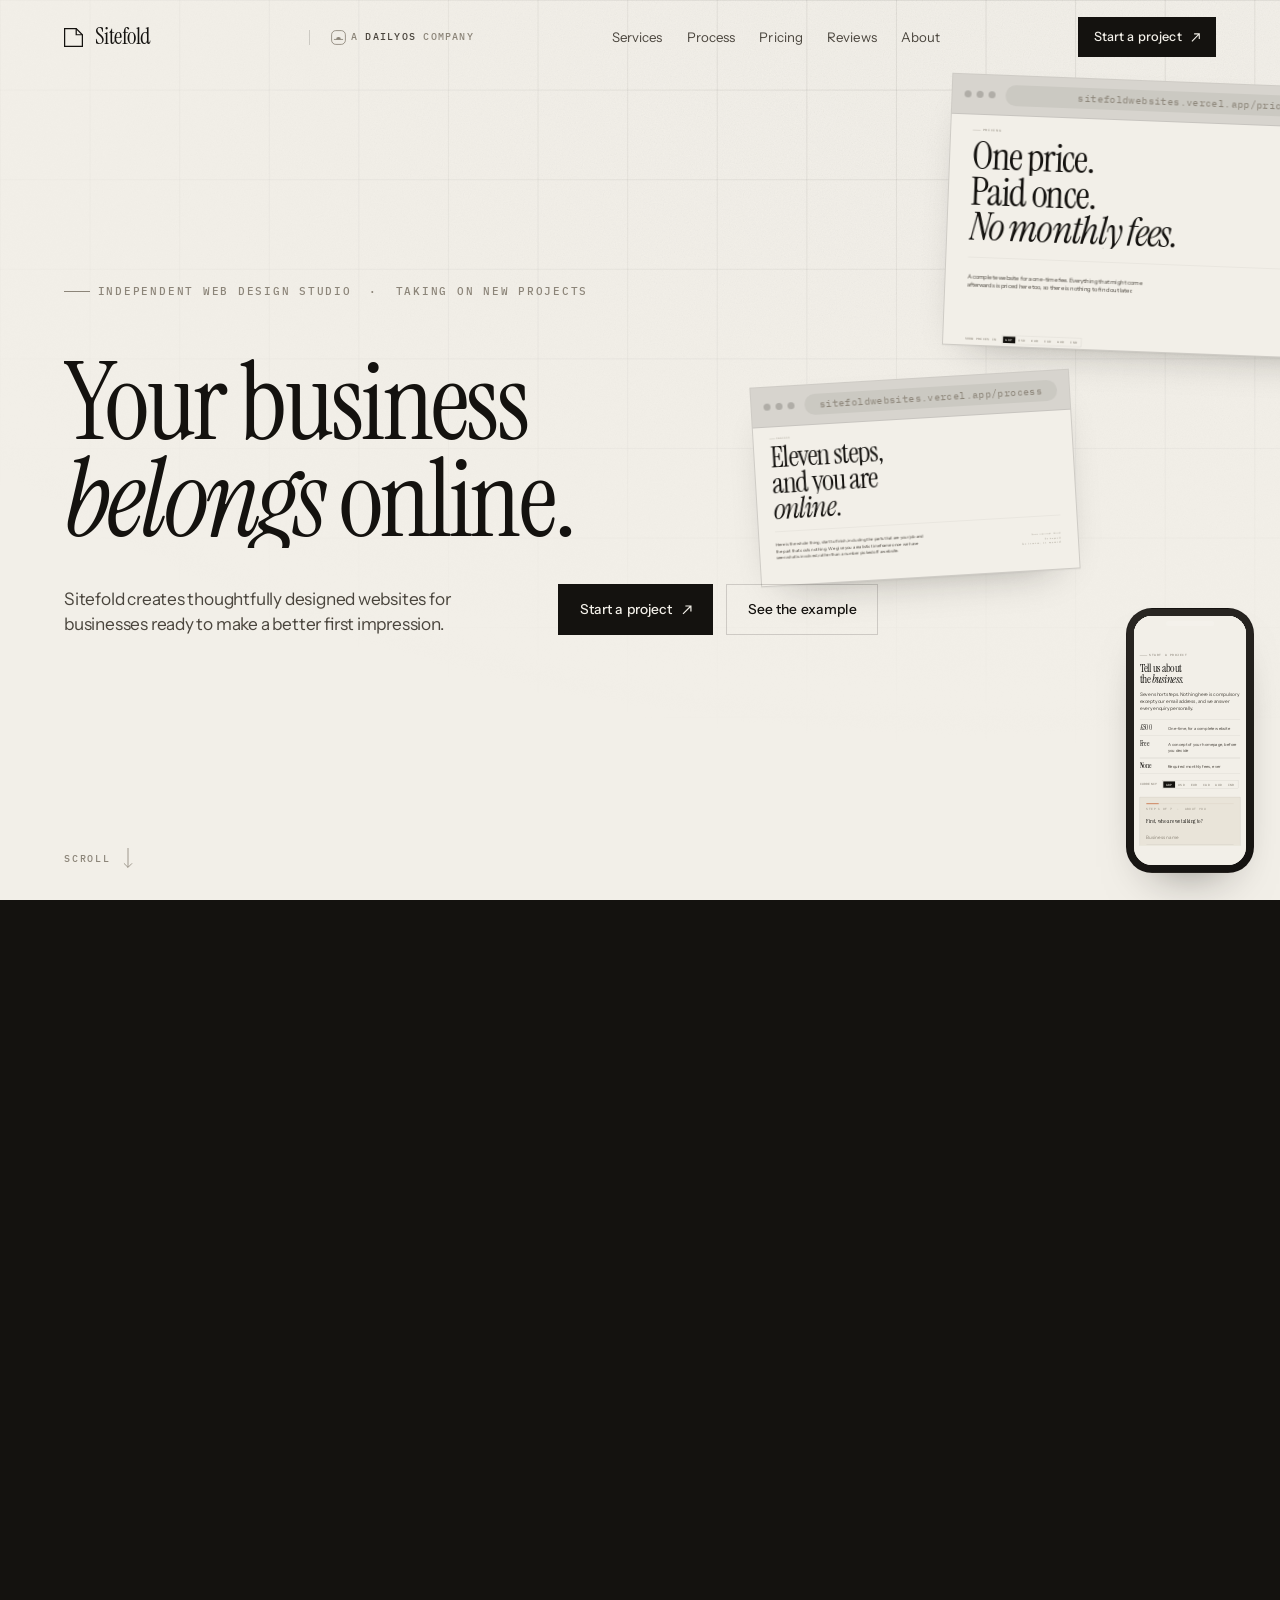
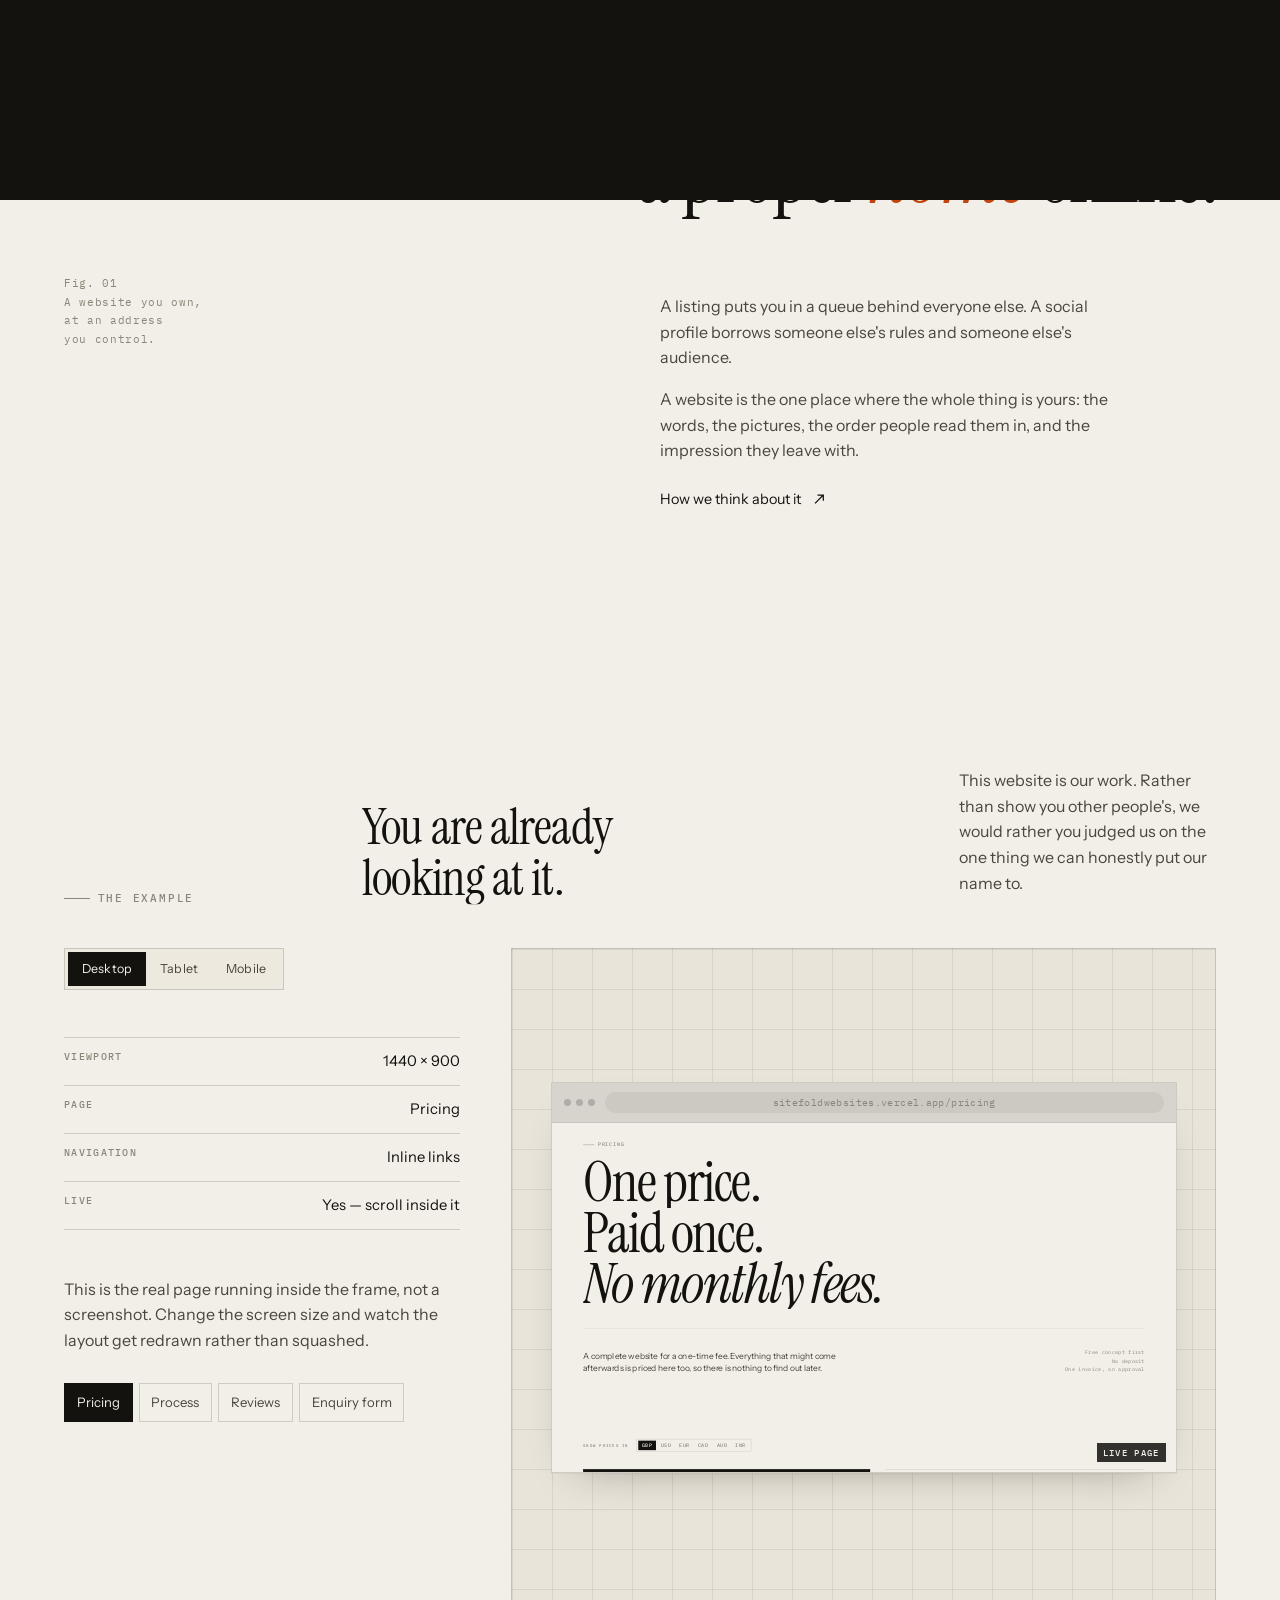
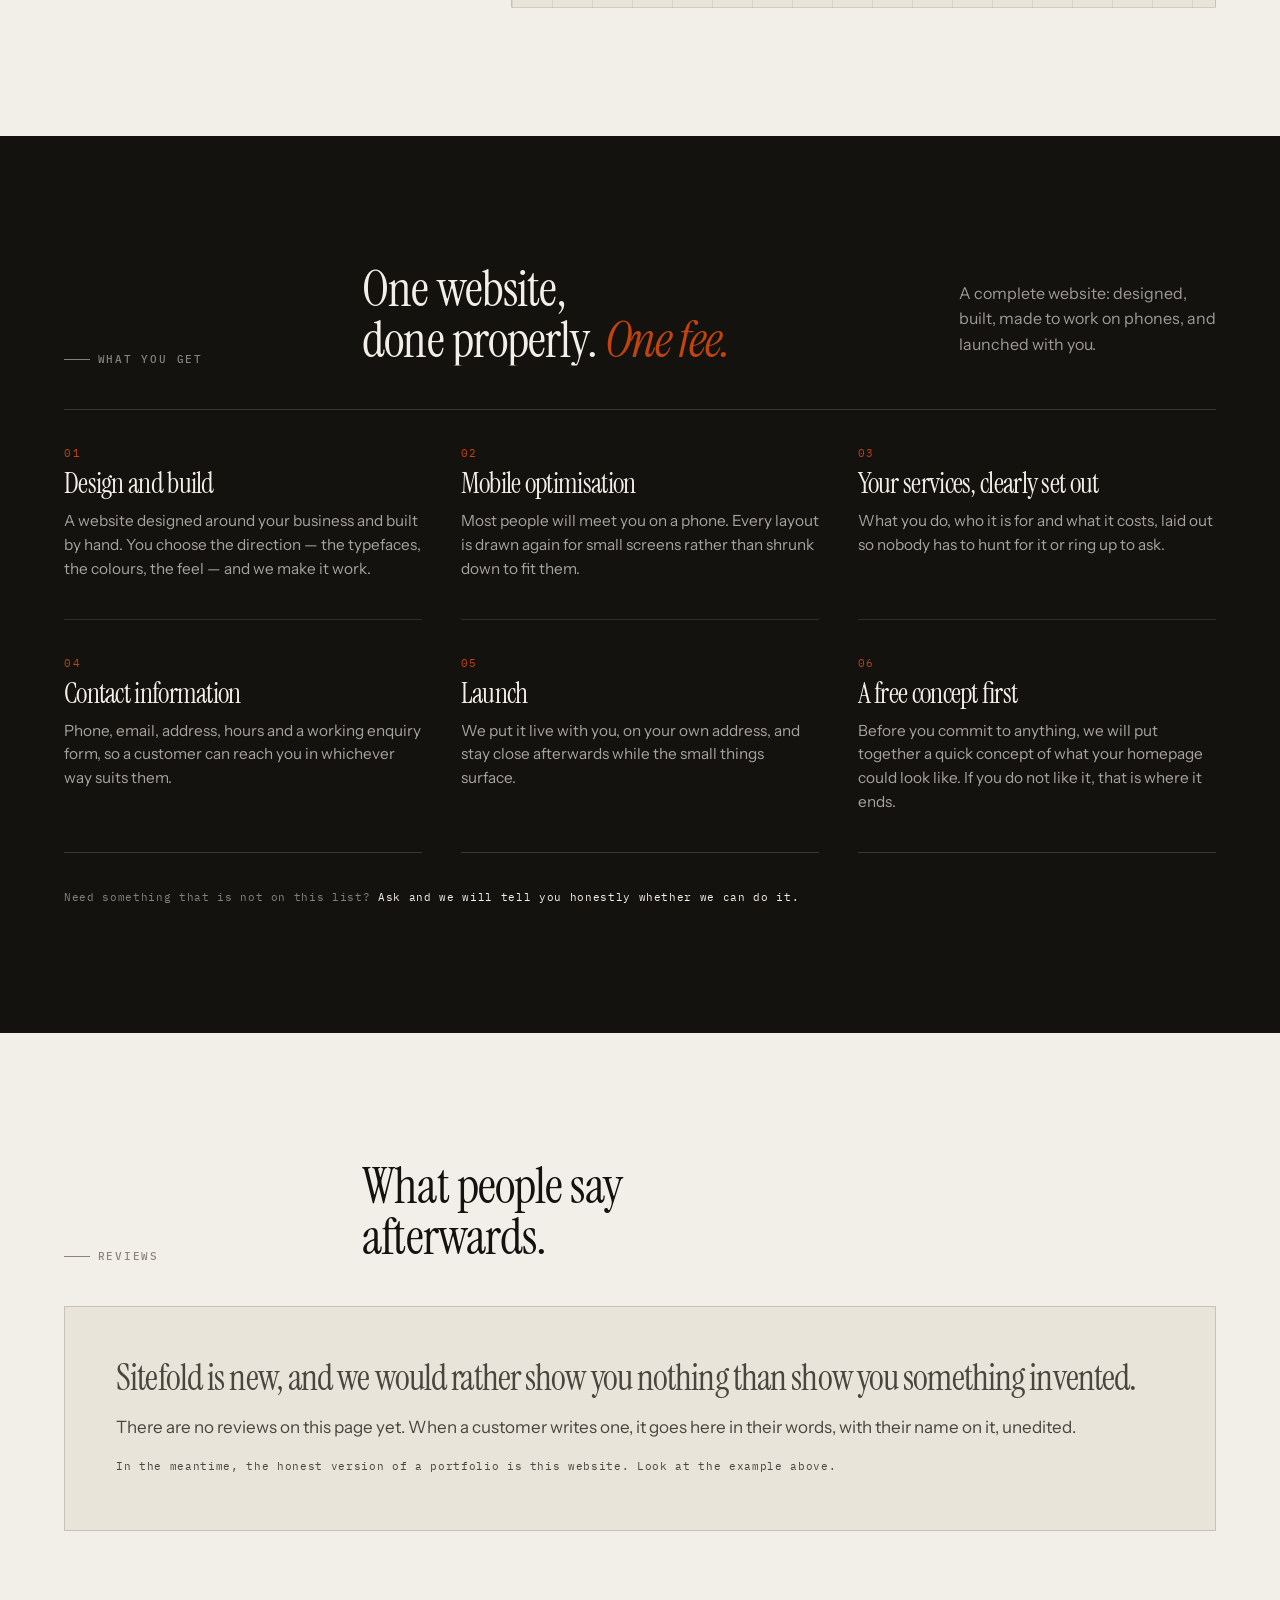
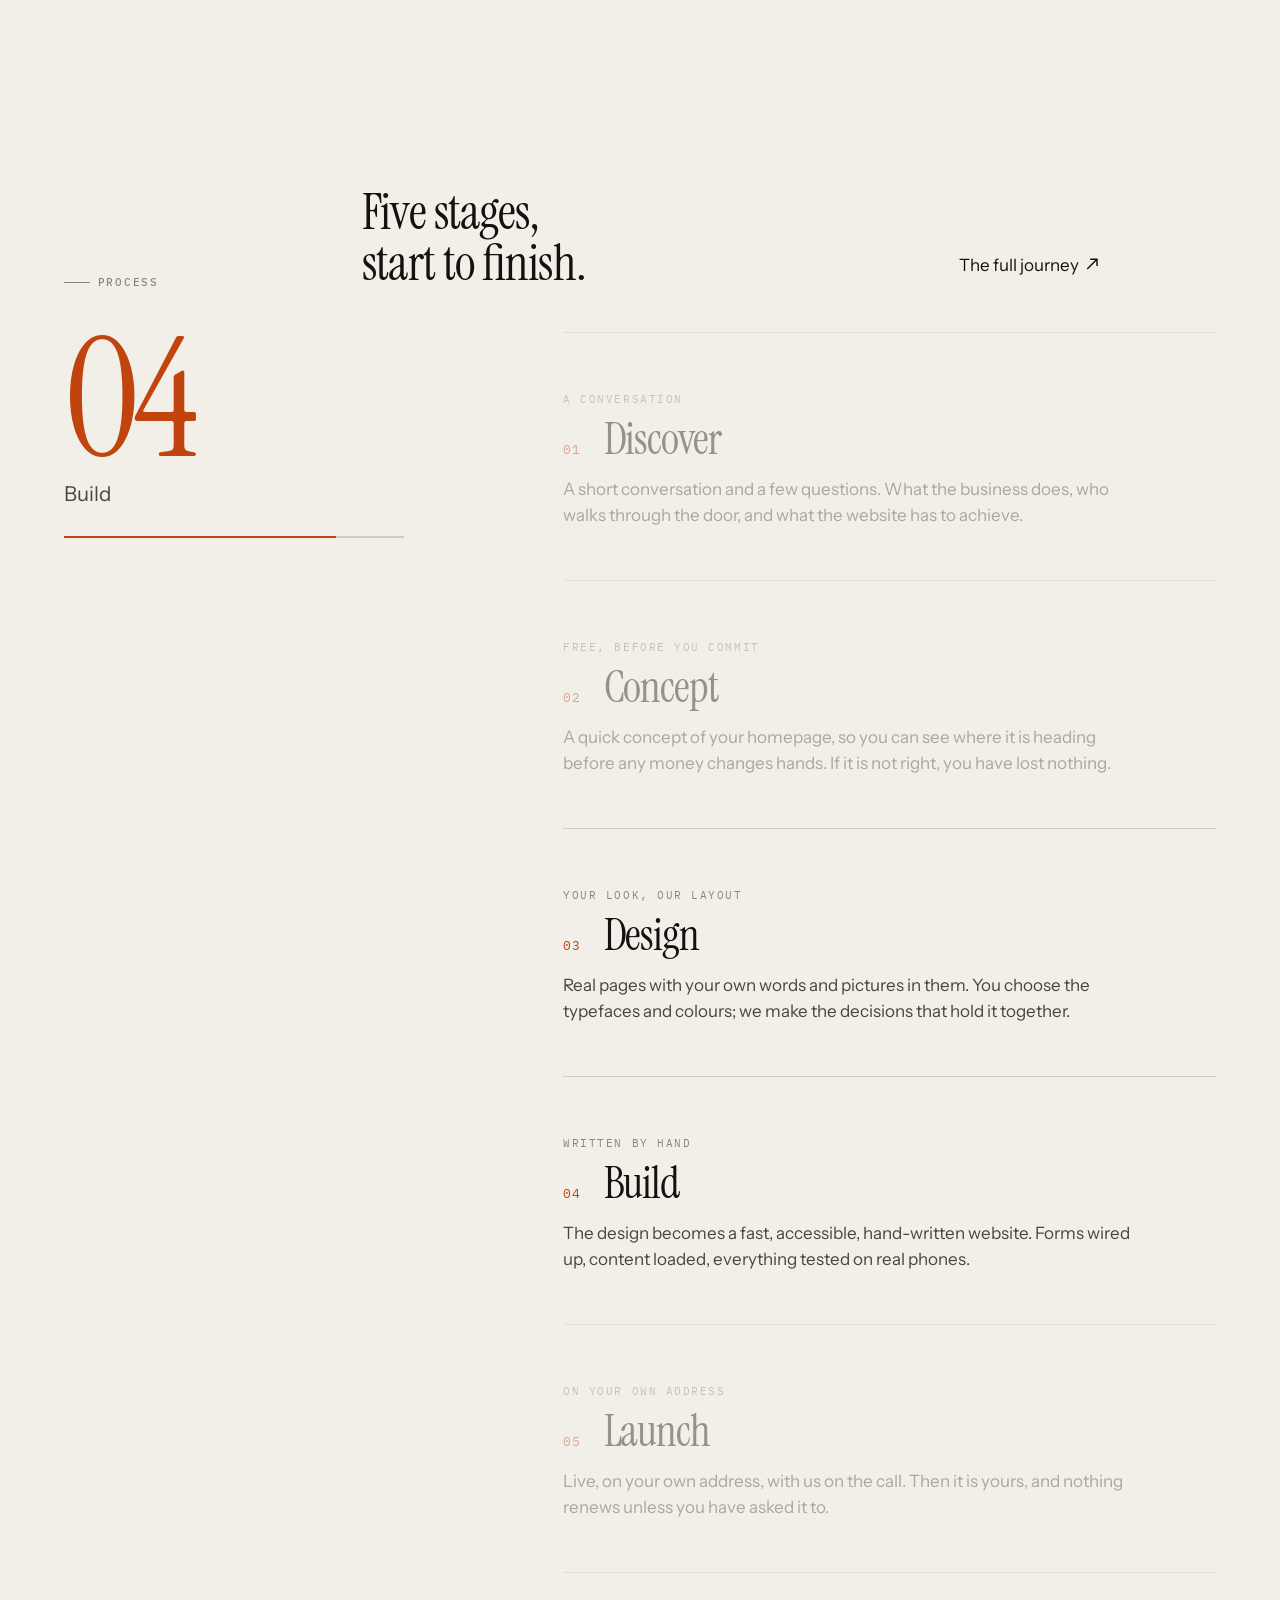
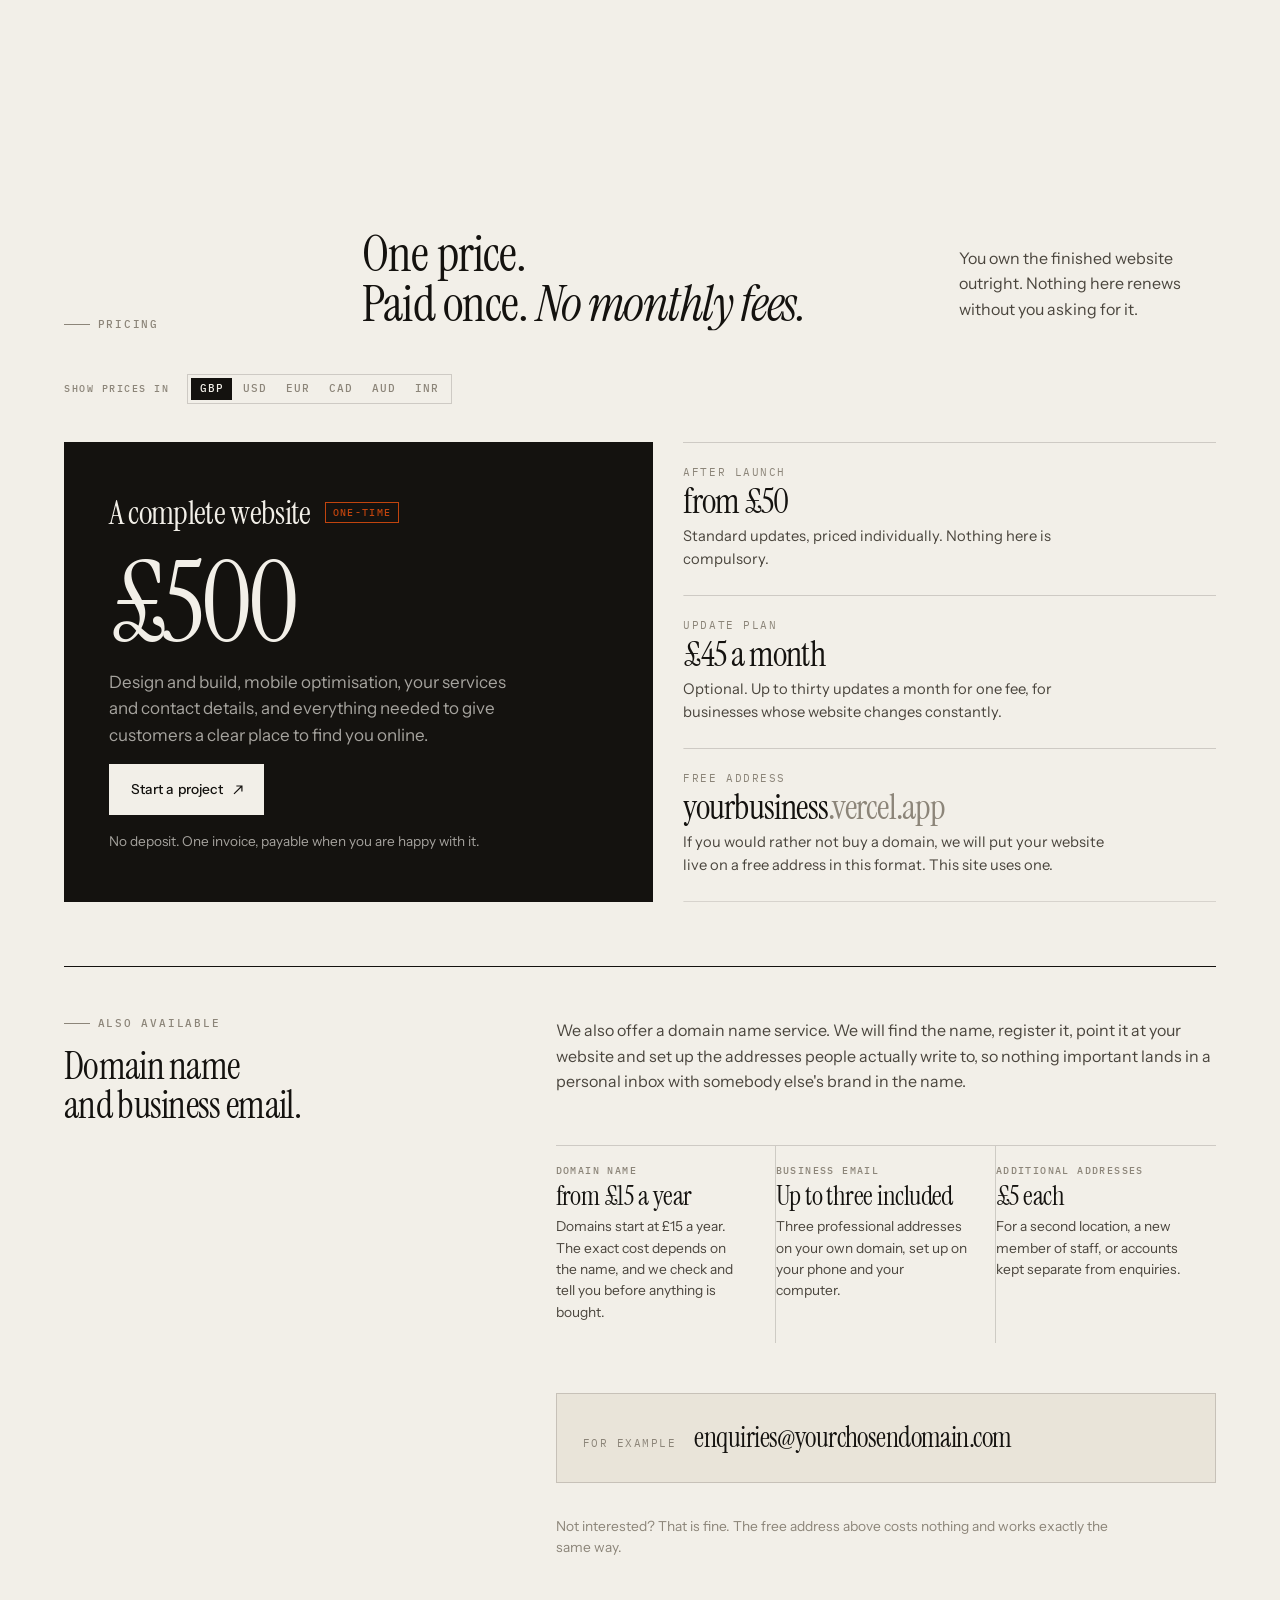
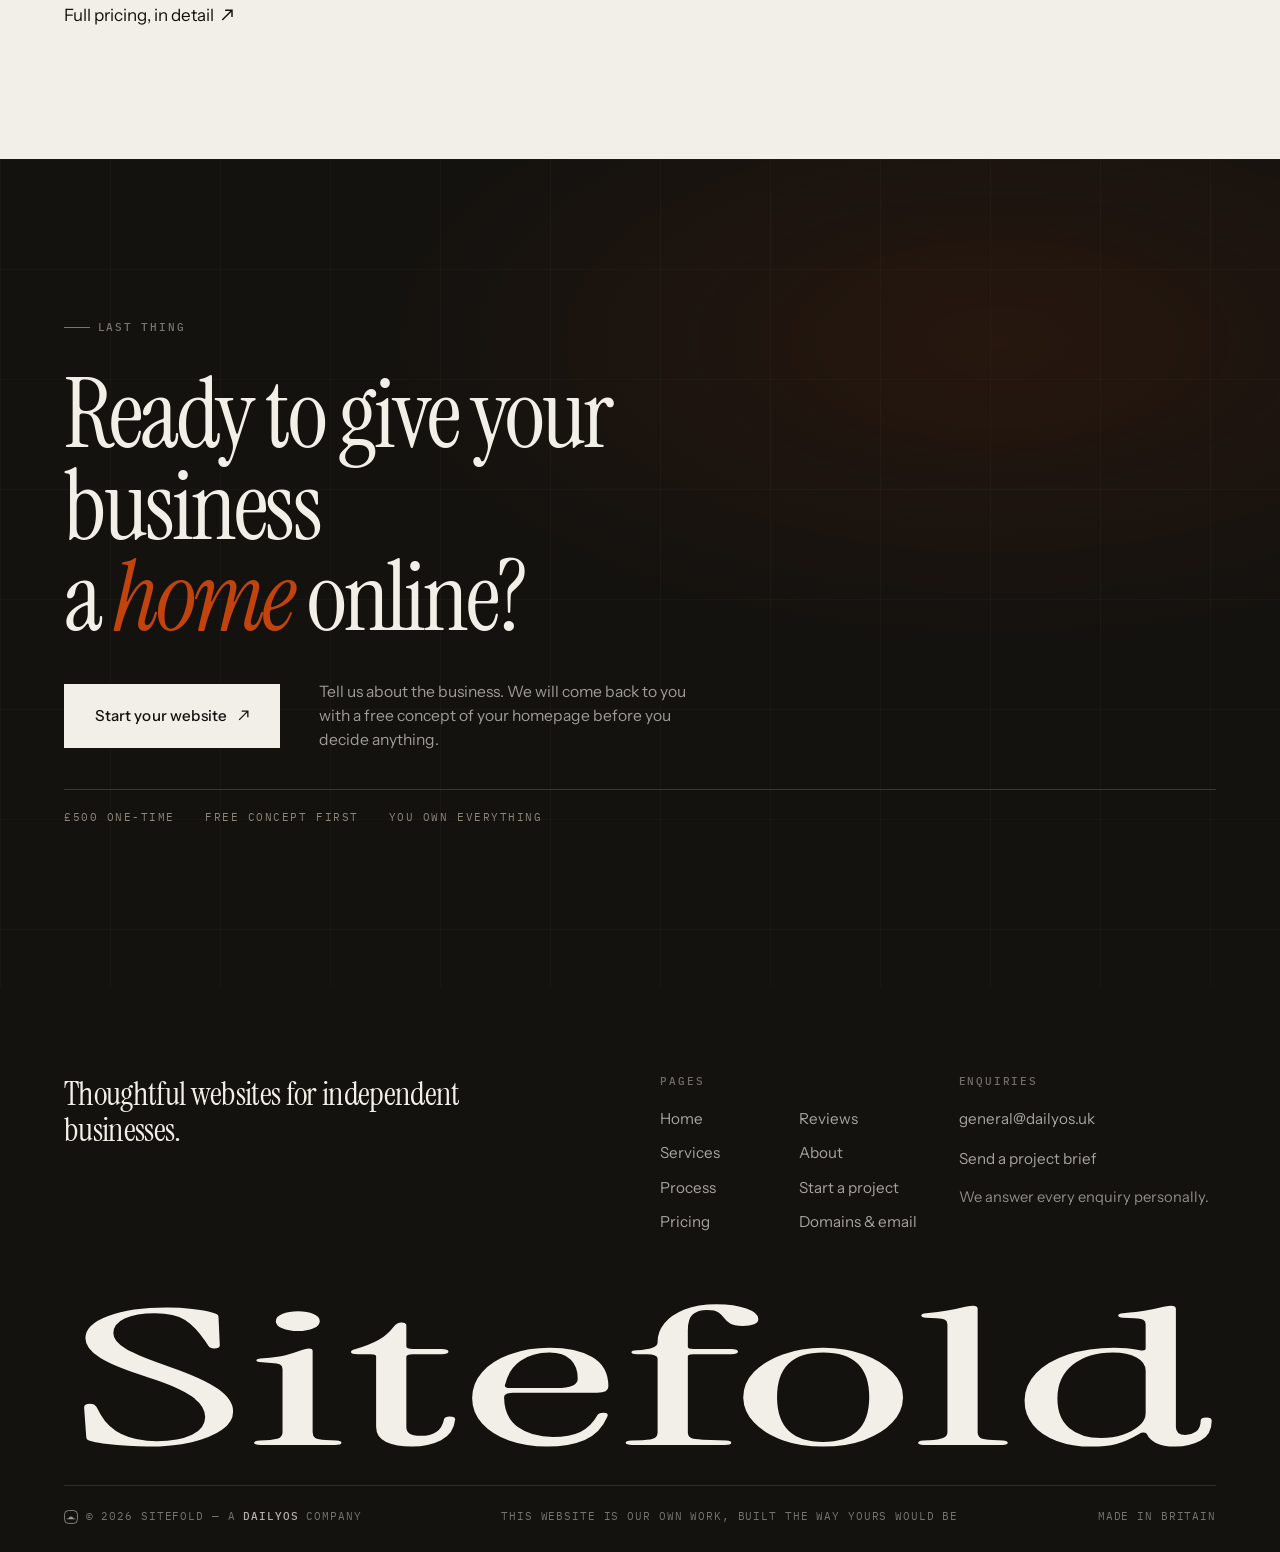
==== commit 093afe19: "Fix collapsed accordions, drop time estimates, price domains from £15/year - Accordion panels were c" ====
--- a/index.html
+++ b/index.html
@@ -155,7 +155,7 @@
       <div class="bit bit-nav"><i></i><i></i><i></i><i></i></div>
       <div class="bit bit-pal"><i style="background:#14120f"></i><i style="background:#c1440e"></i><i style="background:#f2efe8"></i></div>
       <div class="bit bit-btn alt"><span>Send enquiry</span></div>
-      <div class="bit bit-stat"><b>48</b><em>Hour reply, at most</em></div>
+      <div class="bit bit-stat"><b>£15</b><em>Domains from, a year</em></div>
       <div class="bit bit-type alt"><span>Aa</span><em>Set for reading</em></div>
       <div class="bit bit-field"><em>Business name</em><i></i></div>
       <div class="bit bit-nav"><i></i><i></i><i></i><i></i></div>
@@ -261,7 +261,7 @@
         <p>Phone, email, address, hours and a working enquiry form, so a customer can reach you in whichever way suits them.</p></li>
       <li data-rv="up"><span class="num">05</span>
         <h3>Launch</h3>
-        <p>We put it live with you, on your own address, and stay close for the first fortnight while the small things surface.</p></li>
+        <p>We put it live with you, on your own address, and stay close afterwards while the small things surface.</p></li>
       <li data-rv="up"><span class="num">06</span>
         <h3>A free concept first</h3>
         <p>Before you commit to anything, we will put together a quick concept of what your homepage could look like. If you do not like it, that is where it ends.</p></li>
@@ -288,7 +288,7 @@
   <div class="wrap">
     <div class="sec-head">
       <p class="eyebrow">Process</p>
-      <h2 class="d3" id="prc-h" data-rv="up">Five stages.<br>Three to four weeks.</h2>
+      <h2 class="d3" id="prc-h" data-rv="up">Five stages,<br>start to finish.</h2>
       <p class="sec-aside" data-rv="up"><a class="ul" href="/process/">The full journey<svg class="arw" viewBox="0 0 10 10" fill="none" stroke="currentColor" stroke-width="1.2" aria-hidden="true"><path d="M1 9 9 1M3.4 1H9v5.6"/></svg></a></p>
     </div>
     <div class="prc-wrap">
@@ -300,7 +300,7 @@
       <div class="prc-steps">
         <article class="prc-step" data-n="1">
           <div class="prc-line" aria-hidden="true"></div>
-          <span class="num prc-when">Day one</span>
+          <span class="num prc-when">A conversation</span>
           <h3><span class="prc-num">01</span>Discover</h3>
           <p>A short conversation and a few questions. What the business does, who walks through the door, and what the website has to achieve.</p>
         </article>
@@ -312,19 +312,19 @@
         </article>
         <article class="prc-step" data-n="3">
           <div class="prc-line" aria-hidden="true"></div>
-          <span class="num prc-when">Week one to two</span>
+          <span class="num prc-when">Your look, our layout</span>
           <h3><span class="prc-num">03</span>Design</h3>
           <p>Real pages with your own words and pictures in them. You choose the typefaces and colours; we make the decisions that hold it together.</p>
         </article>
         <article class="prc-step" data-n="4">
           <div class="prc-line" aria-hidden="true"></div>
-          <span class="num prc-when">Week two to three</span>
+          <span class="num prc-when">Written by hand</span>
           <h3><span class="prc-num">04</span>Build</h3>
           <p>The design becomes a fast, accessible, hand-written website. Forms wired up, content loaded, everything tested on real phones.</p>
         </article>
         <article class="prc-step" data-n="5">
           <div class="prc-line" aria-hidden="true"></div>
-          <span class="num prc-when">Week three to four</span>
+          <span class="num prc-when">On your own address</span>
           <h3><span class="prc-num">05</span>Launch</h3>
           <p>Live, on your own address, with us on the call. Then it is yours, and nothing renews unless you have asked it to.</p>
         </article>
@@ -358,7 +358,7 @@
         <p class="pr-mini">No deposit. One invoice, payable when you are happy with it.</p>
       </div>
       <ul class="pr-side" data-stagger="70">
-        <li data-rv="up"><span class="num">After launch</span><b data-gbp="50" data-pre="from ">from £50</b><p>Standard updates, priced individually and usually turned around the same week. Nothing is compulsory.</p></li>
+        <li data-rv="up"><span class="num">After launch</span><b data-gbp="50" data-pre="from ">from £50</b><p>Standard updates, priced individually. Nothing here is compulsory.</p></li>
         <li data-rv="up"><span class="num">Update plan</span><b data-gbp="45" data-suf=" a month">£45 a month</b><p>Optional. Up to thirty updates a month for one fee, for businesses whose website changes constantly.</p></li>
         <li data-rv="up"><span class="num">Free address</span><b>yourbusiness<span class="pr-dim">.vercel.app</span></b><p>If you would rather not buy a domain, we will put your website live on a free address in this format. This site uses one.</p></li>
       </ul>
@@ -372,7 +372,7 @@
       <div class="pr-domainbody">
         <p class="body-lg">We also offer a domain name service. We will find the name, register it, point it at your website and set up the addresses people actually write to, so nothing important lands in a personal inbox with somebody else's brand in the name.</p>
         <dl class="pr-domainlist">
-          <div><dt>Domain name</dt><dd>Price varies by name</dd><p>The cost depends entirely on the name itself. We check first and tell you before anything is bought.</p></div>
+          <div><dt>Domain name</dt><dd data-gbp="15" data-pre="from " data-suf=" a year">from £15 a year</dd><p>Domains start at £15 a year. The exact cost depends on the name, and we check and tell you before anything is bought.</p></div>
           <div><dt>Business email</dt><dd>Up to three included</dd><p>Three professional addresses on your own domain, set up on your phone and your computer.</p></div>
           <div><dt>Additional addresses</dt><dd data-gbp="5" data-suf=" each">£5 each</dd><p>For a second location, a new member of staff, or accounts kept separate from enquiries.</p></div>
         </dl>
@@ -393,11 +393,11 @@
     <h2 class="end-h" id="end-h" data-lines-split>Ready to give your business<br>a <em>home</em> online?</h2>
     <div class="end-row">
       <a class="btn on-ink end-btn" href="/contact/" data-magnet="0.3">Start your website<svg class="arw" viewBox="0 0 10 10" fill="none" stroke="currentColor" stroke-width="1.2" aria-hidden="true"><path d="M1 9 9 1M3.4 1H9v5.6"/></svg></a>
-      <p class="end-note">Tell us about the business. We will reply within two working days, and put together a free concept of your homepage before you decide anything.</p>
+      <p class="end-note">Tell us about the business. We will come back to you with a free concept of your homepage before you decide anything.</p>
     </div>
     <div class="end-meta">
       <span class="num"><span data-gbp="500">£500</span> one-time</span>
-      <span class="num">Three to four weeks</span>
+      <span class="num">Free concept first</span>
       <span class="num">You own everything</span>
     </div>
   </div>
@@ -425,7 +425,7 @@
         <h3>Enquiries</h3>
         <p><a class="ul" href="mailto:general@dailyos.uk">general@dailyos.uk</a></p>
         <p style="margin-top:12px"><a class="ul" href="/contact/">Send a project brief</a></p>
-        <p style="margin-top:14px;color:rgba(242,239,232,.55);font-size:.92rem">We reply to every enquiry within two working days.</p>
+        <p style="margin-top:14px;color:rgba(242,239,232,.55);font-size:.92rem">We answer every enquiry personally.</p>
       </div>
     </div>
   </div>
--- a/assets/css/ui.css
+++ b/assets/css/ui.css
@@ -52,9 +52,9 @@
 }
 .acc-ico::after{transform:rotate(90deg)}
 .acc-btn[aria-expanded="true"] .acc-ico::after{transform:rotate(0);opacity:0}
-.acc-panel{display:grid;grid-template-rows:0fr;transition:grid-template-rows .6s var(--ease)}
-.acc-panel[data-open="true"]{grid-template-rows:1fr}
-.acc-panel > div{overflow:hidden}
+.acc-panel{display:grid;grid-template-rows:minmax(0,0fr);overflow:hidden;transition:grid-template-rows .6s var(--ease)}
+.acc-panel[data-open="true"]{grid-template-rows:minmax(0,1fr)}
+.acc-panel > div{overflow:hidden;min-height:0}
 .acc-panel p{padding-bottom:clamp(18px,2.4vw,32px);max-width:62ch;color:var(--ink-soft)}
 
 /* ---------- segmented control ---------- */
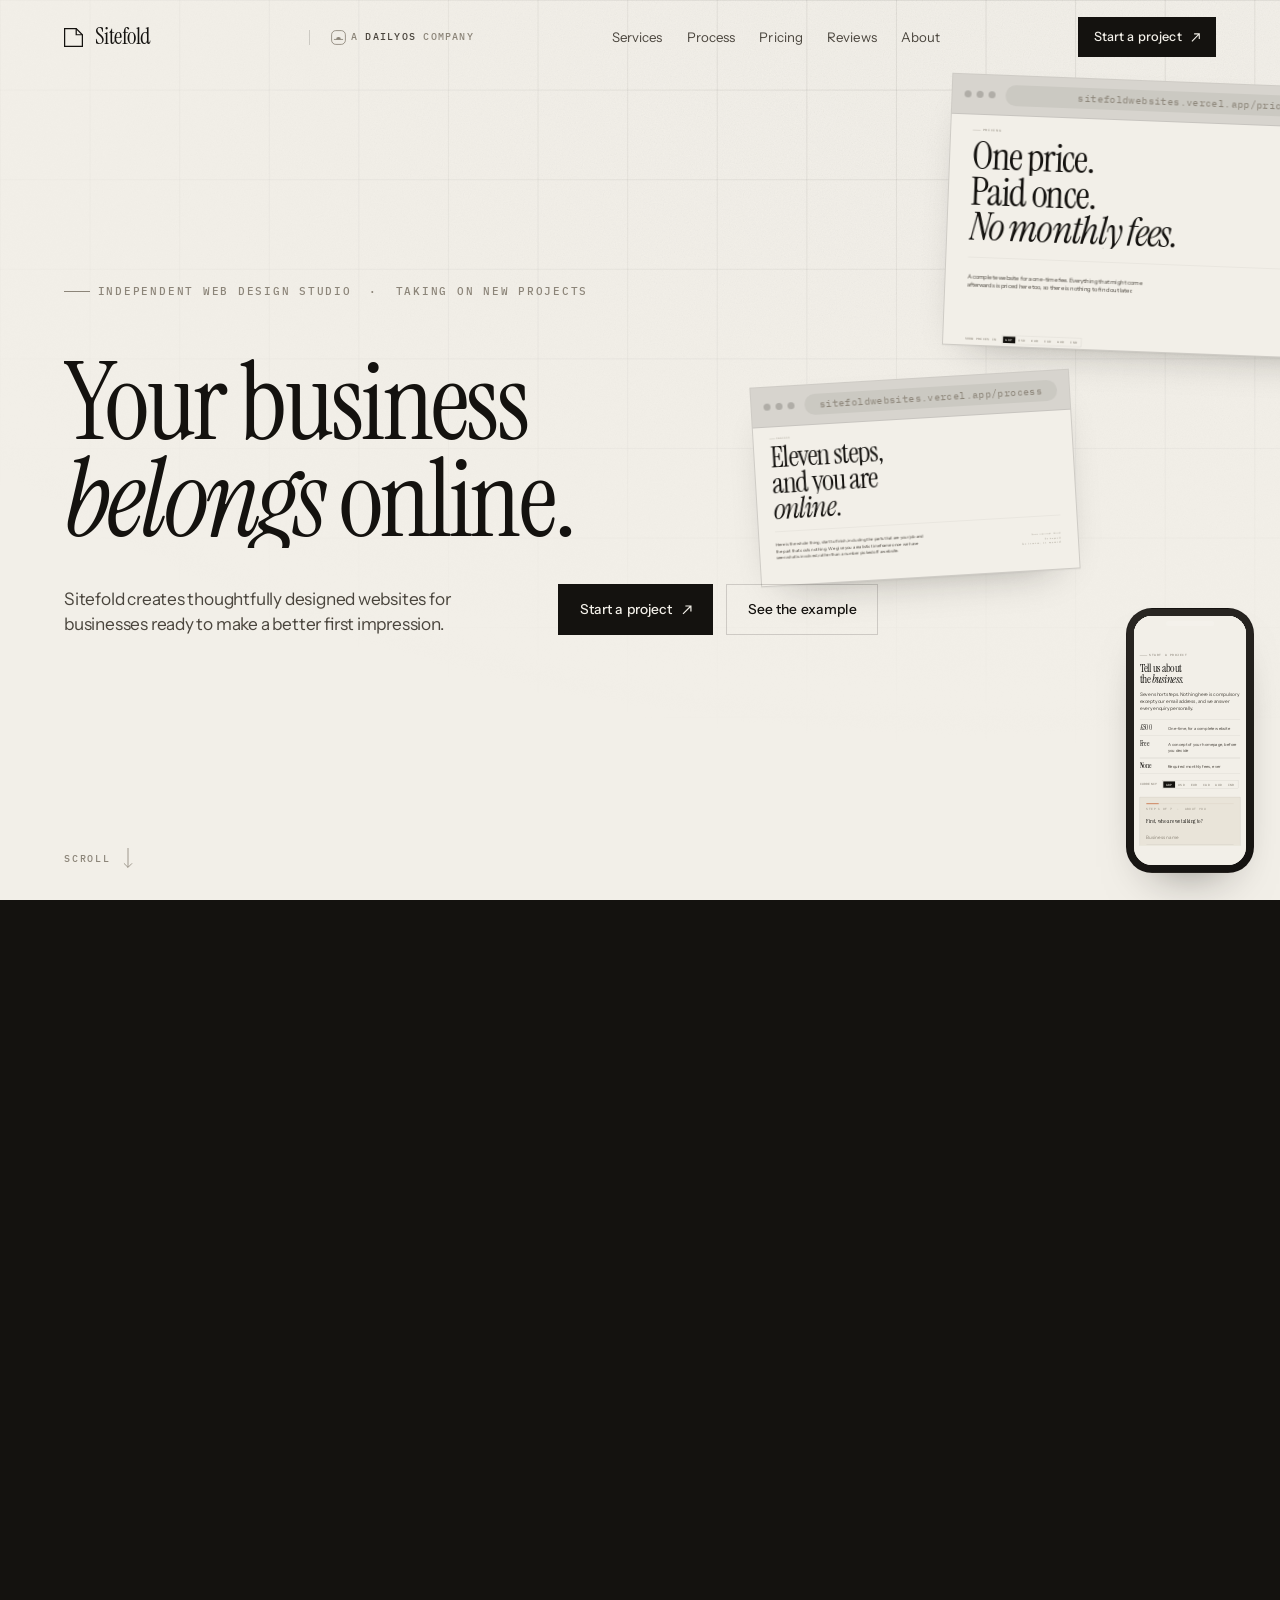
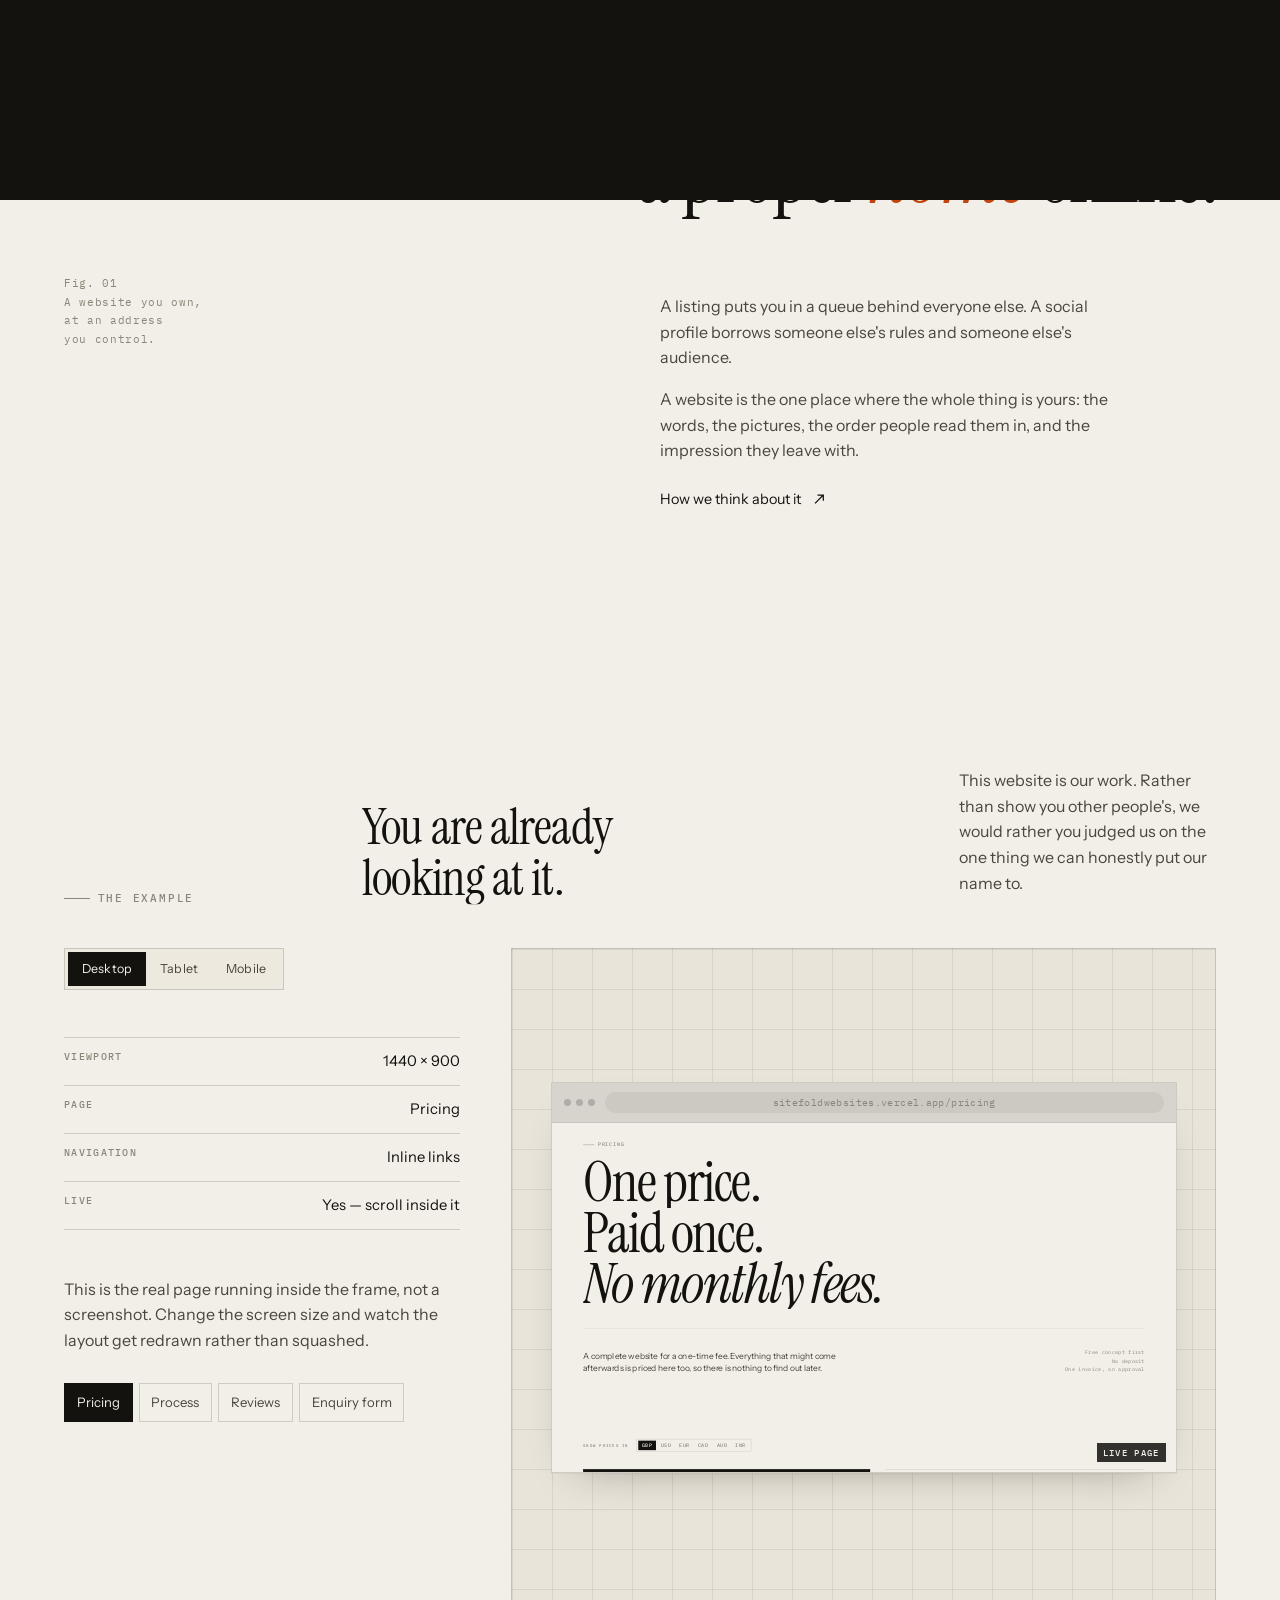
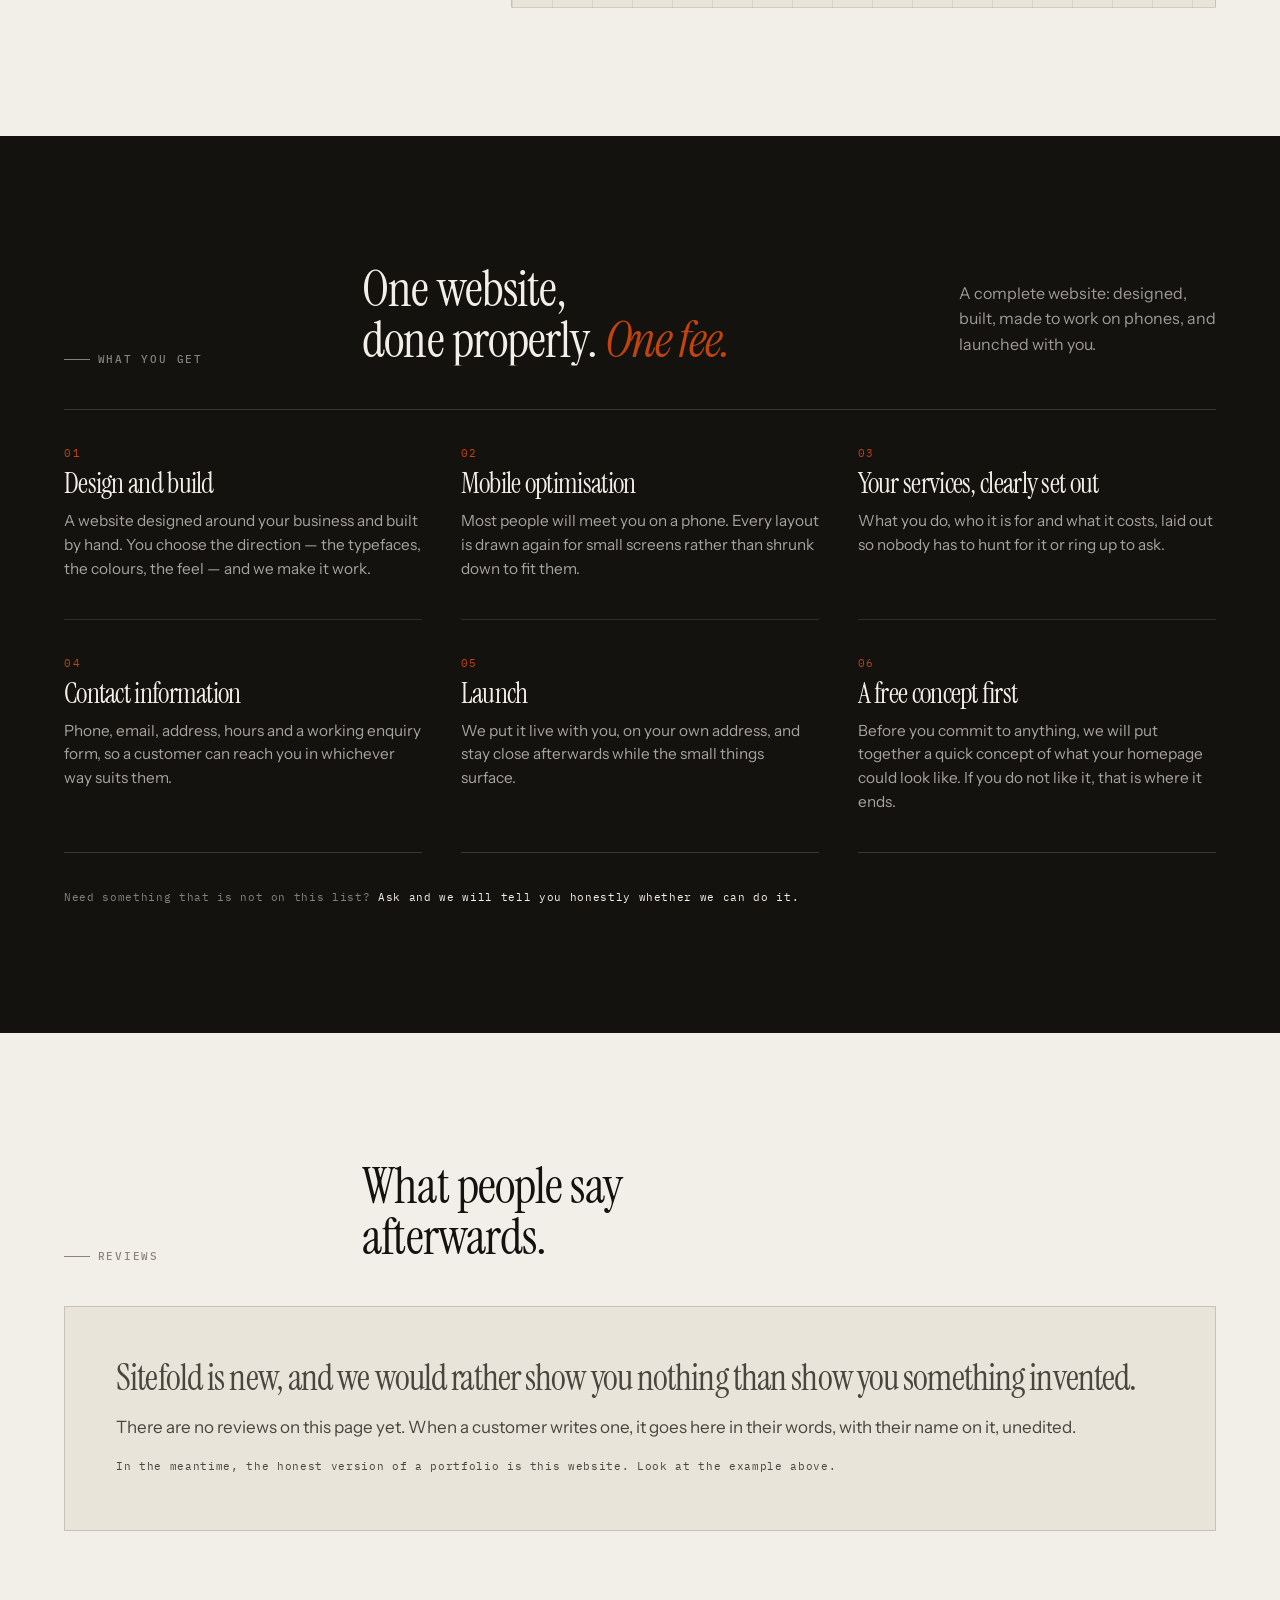
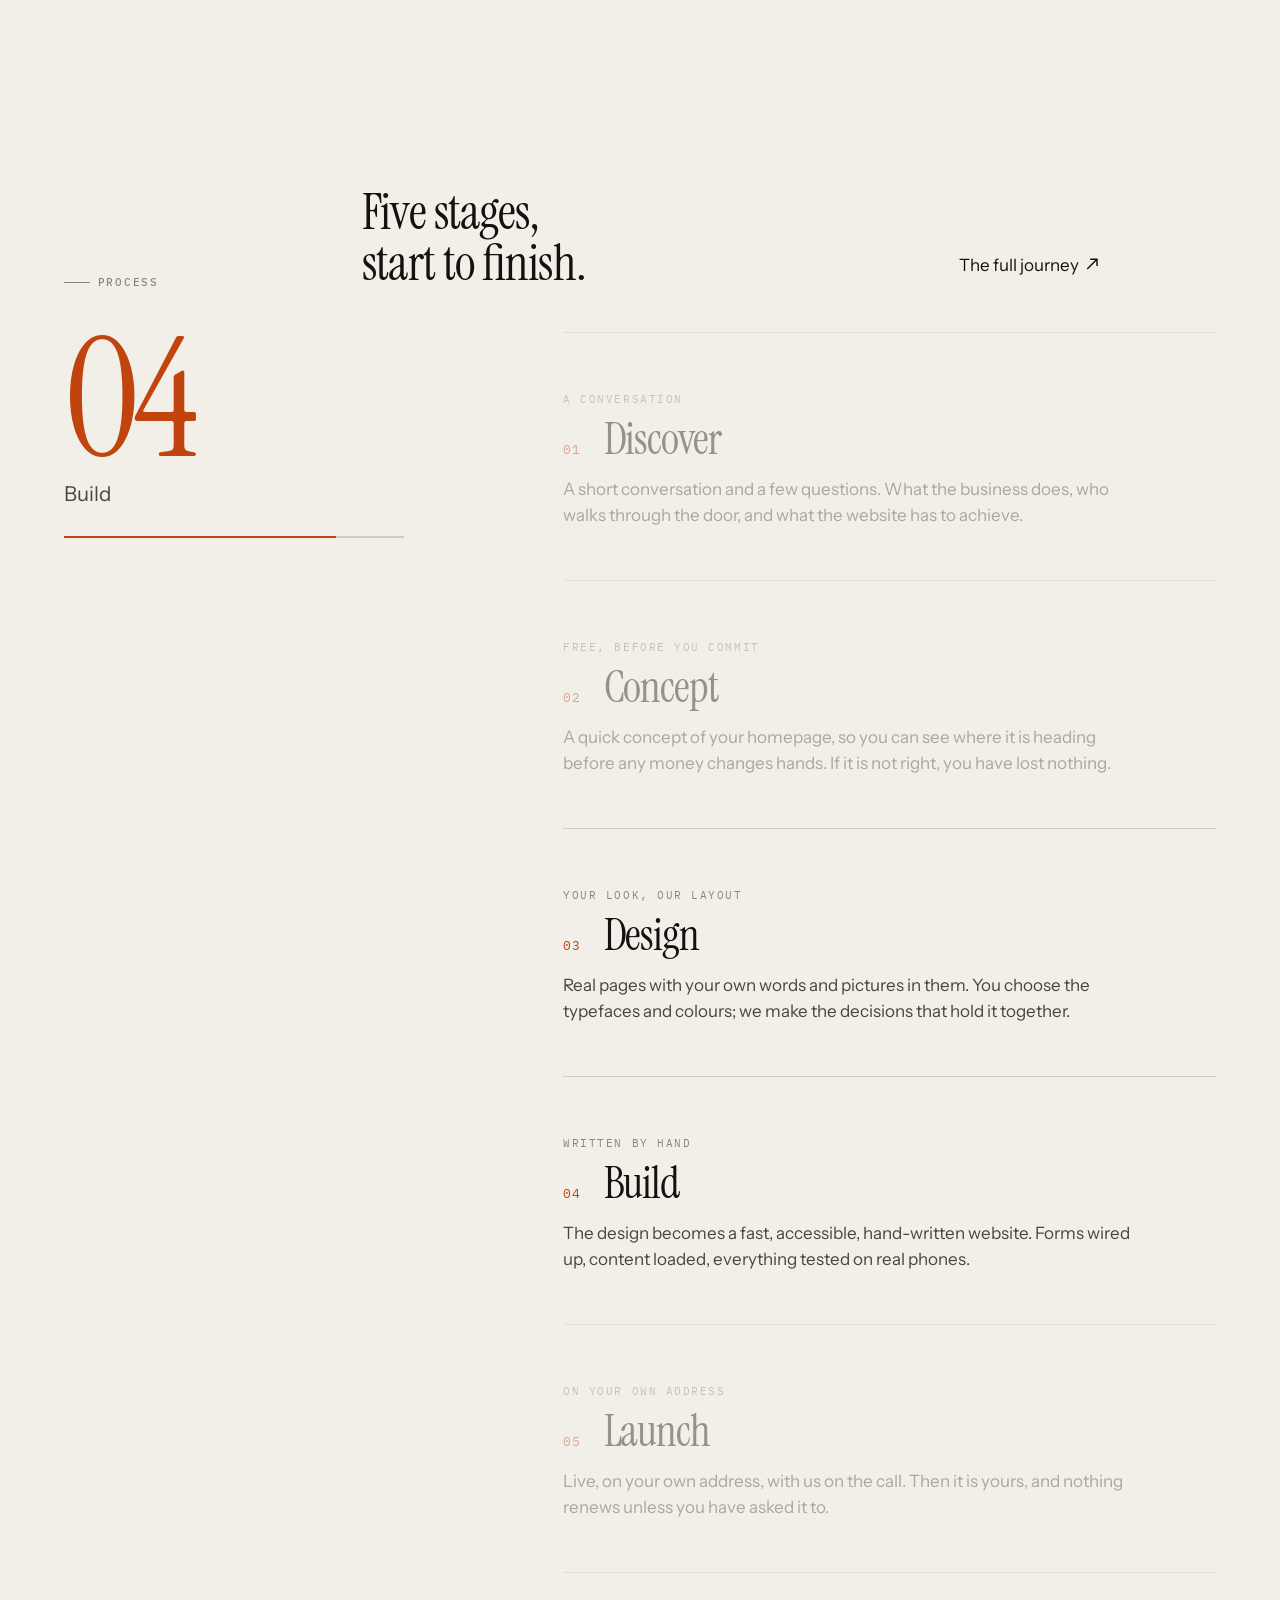
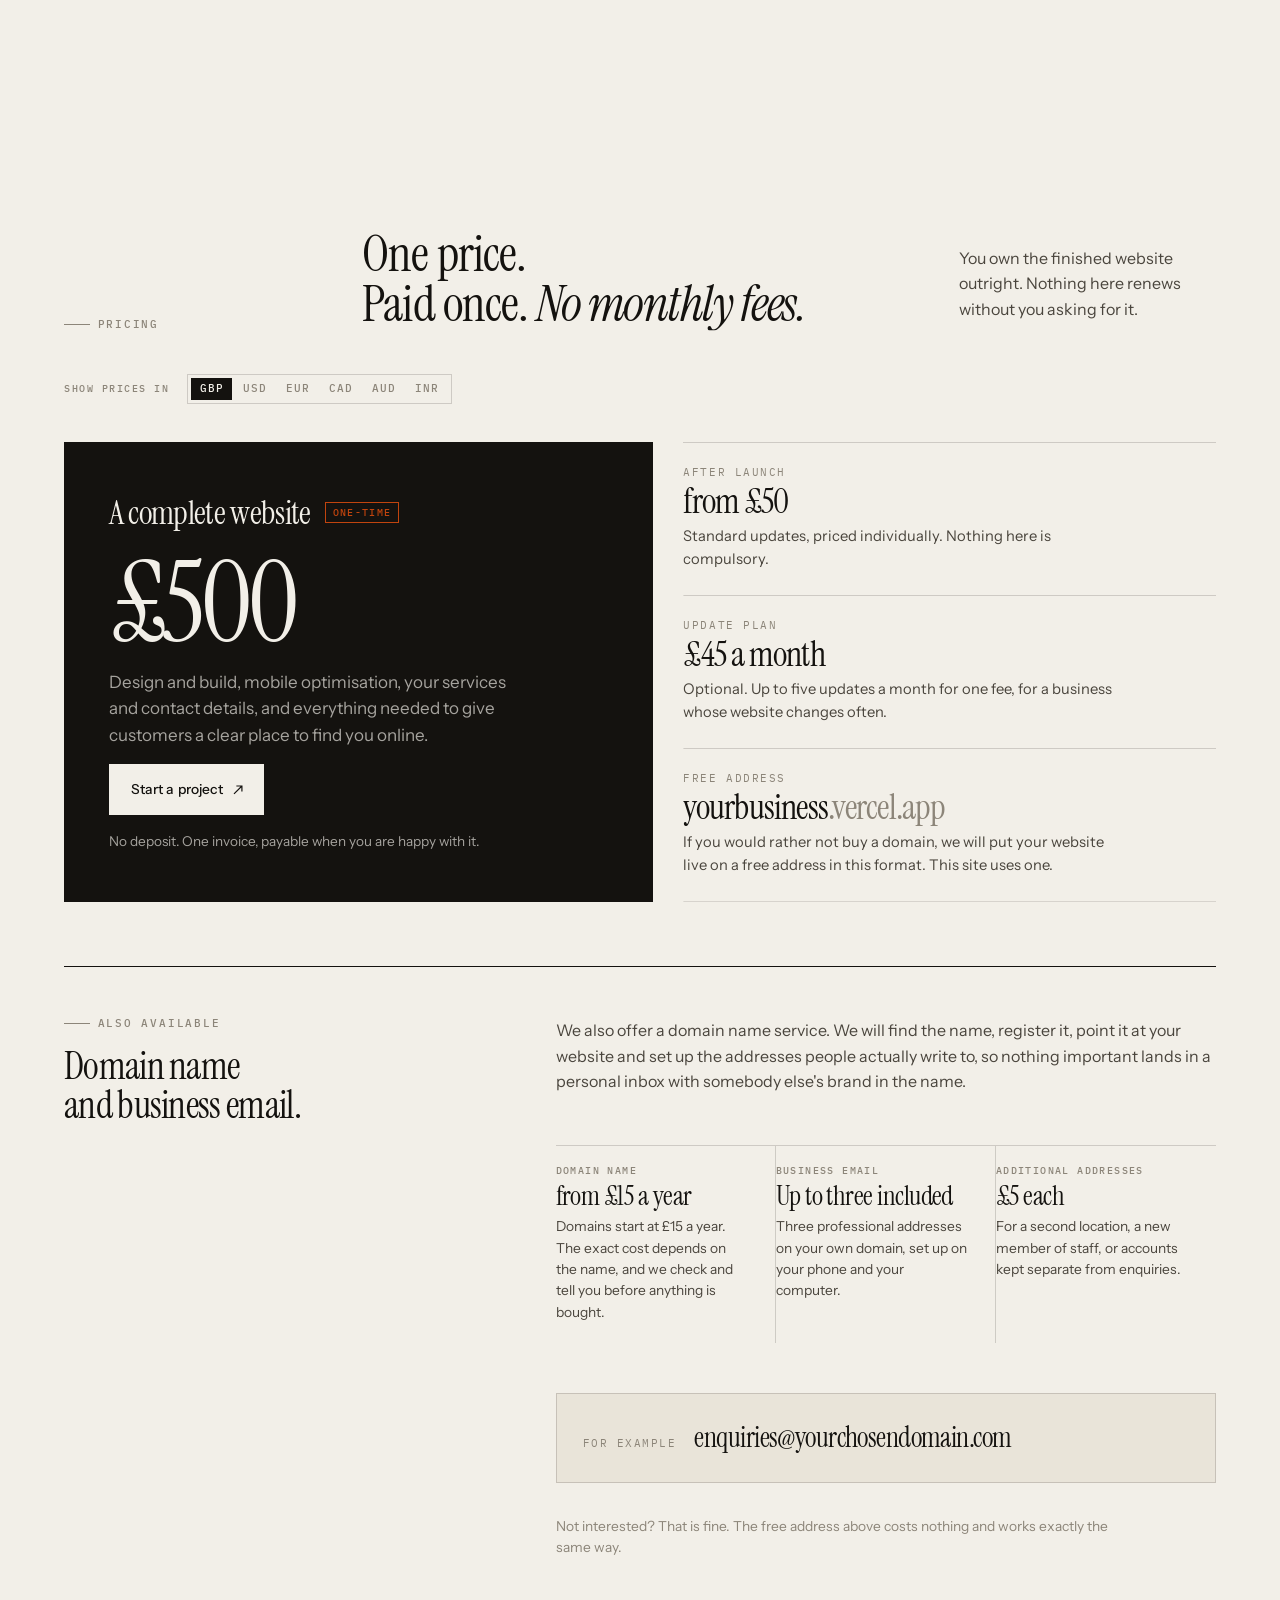
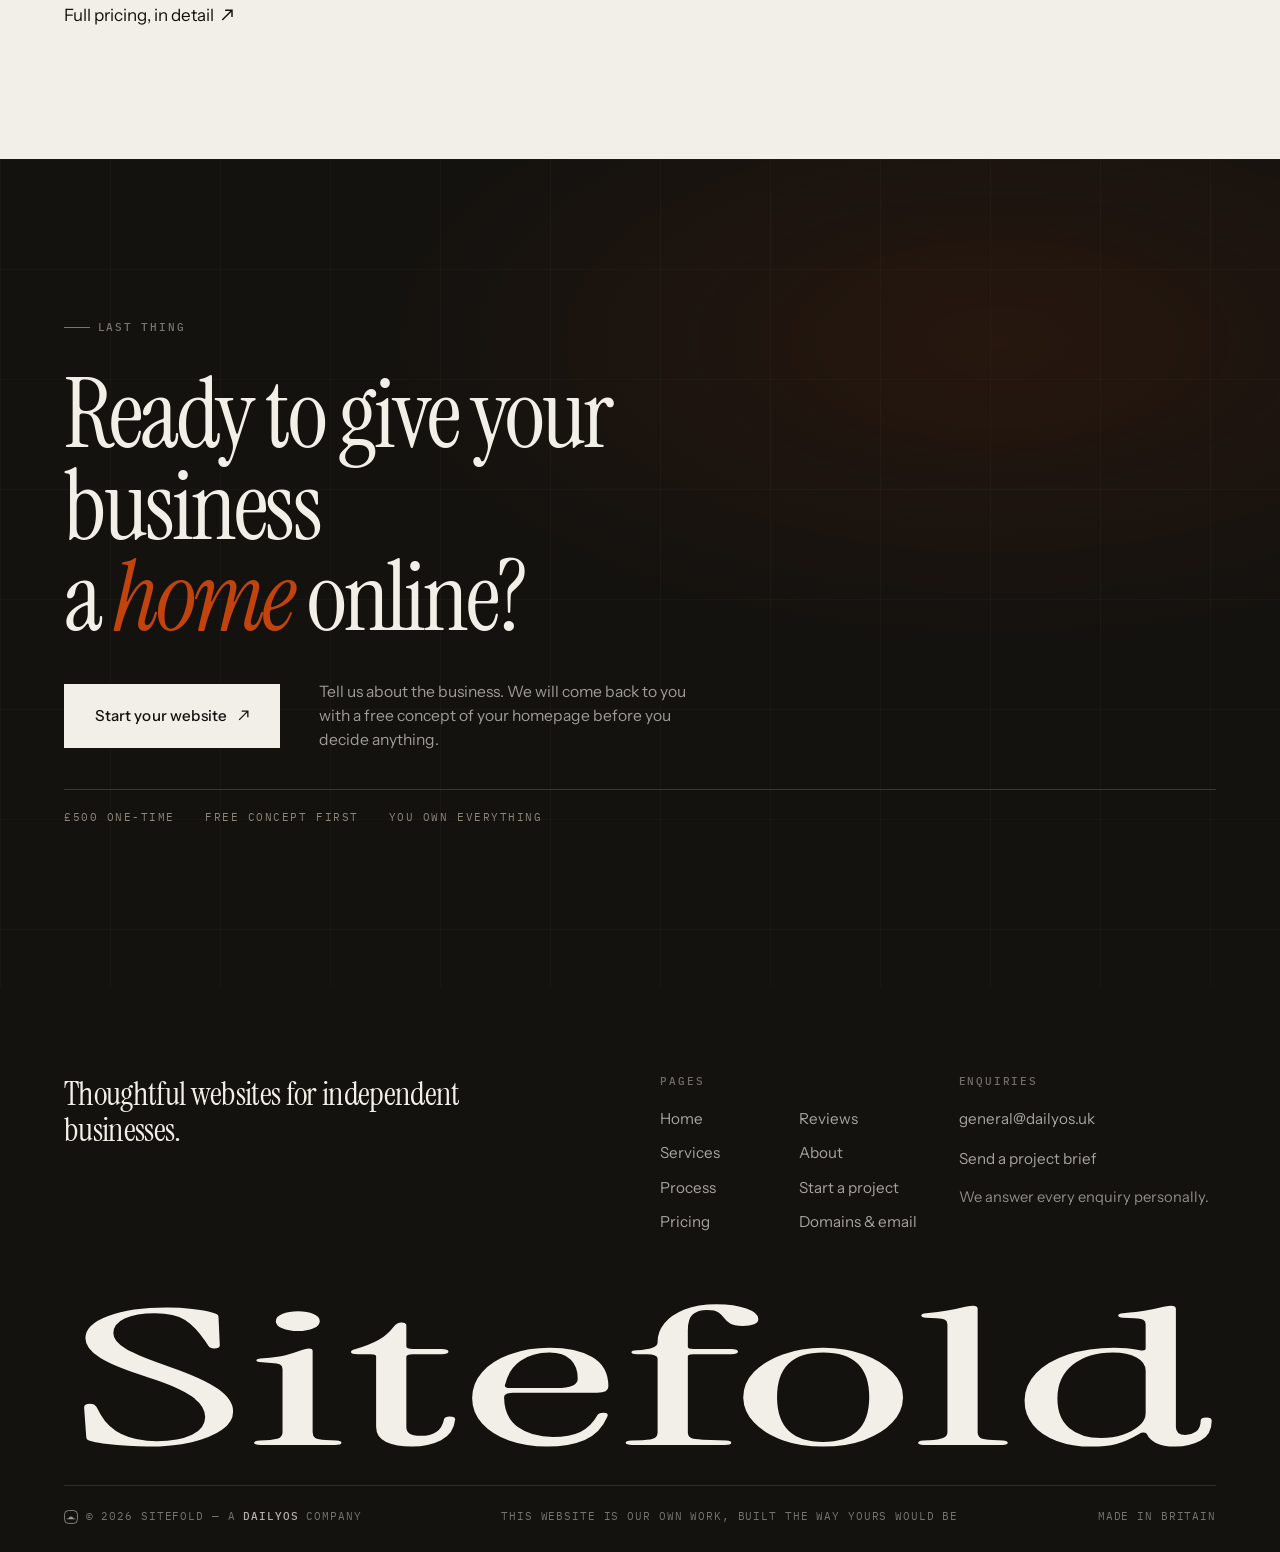
==== commit b095788c: "Update plan now covers up to five updates a month, not thirty" ====
--- a/index.html
+++ b/index.html
@@ -22,17 +22,17 @@
 <meta name="twitter:title" content="Sitefold — thoughtfully designed websites">
 <meta name="twitter:description" content="Sitefold is an independent web design studio. A complete, thoughtfully designed website for your business for a one-time fee of £500, with no required monthly fees.">
 <meta name="twitter:image" content="https://sitefoldwebsites.vercel.app/assets/img/og.png">
-<link rel="icon" href="/assets/img/favicon.svg" type="image/svg+xml">
-<link rel="alternate icon" href="/assets/img/favicon.ico" sizes="any">
-<link rel="apple-touch-icon" href="/assets/img/mark-180.png">
+<link rel="icon" href="/assets/img/favicon.svg?v=fd45dff8" type="image/svg+xml">
+<link rel="alternate icon" href="/assets/img/favicon.ico?v=d0af1856" sizes="any">
+<link rel="apple-touch-icon" href="/assets/img/mark-180.png?v=9720e1a6">
 <link rel="preconnect" href="https://fonts.googleapis.com">
 <link rel="preconnect" href="https://fonts.gstatic.com" crossorigin>
 <link rel="stylesheet" href="https://fonts.googleapis.com/css2?family=Instrument+Sans:ital,wght@0,400..700;1,400..700&family=Instrument+Serif:ital@0;1&family=IBM+Plex+Mono:wght@400;500&display=swap">
 <script>if(location.search.indexOf("embed")>-1)document.documentElement.classList.add("embed");</script>
-<link rel="stylesheet" href="/assets/css/base.css">
-<link rel="stylesheet" href="/assets/css/ui.css">
-<link rel="stylesheet" href="/assets/css/home.css">
-<link rel="stylesheet" href="/assets/css/reviews.css">
+<link rel="stylesheet" href="/assets/css/base.css?v=2e69e976">
+<link rel="stylesheet" href="/assets/css/ui.css?v=ca3acc01">
+<link rel="stylesheet" href="/assets/css/home.css?v=e2fa3057">
+<link rel="stylesheet" href="/assets/css/reviews.css?v=b5ce7ca6">
 
 </head>
 <body class="page-home">
@@ -359,7 +359,7 @@
       </div>
       <ul class="pr-side" data-stagger="70">
         <li data-rv="up"><span class="num">After launch</span><b data-gbp="50" data-pre="from ">from £50</b><p>Standard updates, priced individually. Nothing here is compulsory.</p></li>
-        <li data-rv="up"><span class="num">Update plan</span><b data-gbp="45" data-suf=" a month">£45 a month</b><p>Optional. Up to thirty updates a month for one fee, for businesses whose website changes constantly.</p></li>
+        <li data-rv="up"><span class="num">Update plan</span><b data-gbp="45" data-suf=" a month">£45 a month</b><p>Optional. Up to five updates a month for one fee, for a business whose website changes often.</p></li>
         <li data-rv="up"><span class="num">Free address</span><b>yourbusiness<span class="pr-dim">.vercel.app</span></b><p>If you would rather not buy a domain, we will put your website live on a free address in this format. This site uses one.</p></li>
       </ul>
     </div>
@@ -448,10 +448,10 @@
     </div>
   </div>
 </footer>
-<script src="/assets/js/site.js" defer></script>
-<script src="/assets/js/live.js" defer></script>
-<script src="/assets/js/currency.js" defer></script>
-<script src="/assets/js/reviews.js" defer></script>
-<script src="/assets/js/home.js" defer></script>
+<script src="/assets/js/site.js?v=d1717904" defer></script>
+<script src="/assets/js/live.js?v=1fd4c53a" defer></script>
+<script src="/assets/js/currency.js?v=06c8cb5c" defer></script>
+<script src="/assets/js/reviews.js?v=906a287f" defer></script>
+<script src="/assets/js/home.js?v=7f27567b" defer></script>
 </body>
 </html>
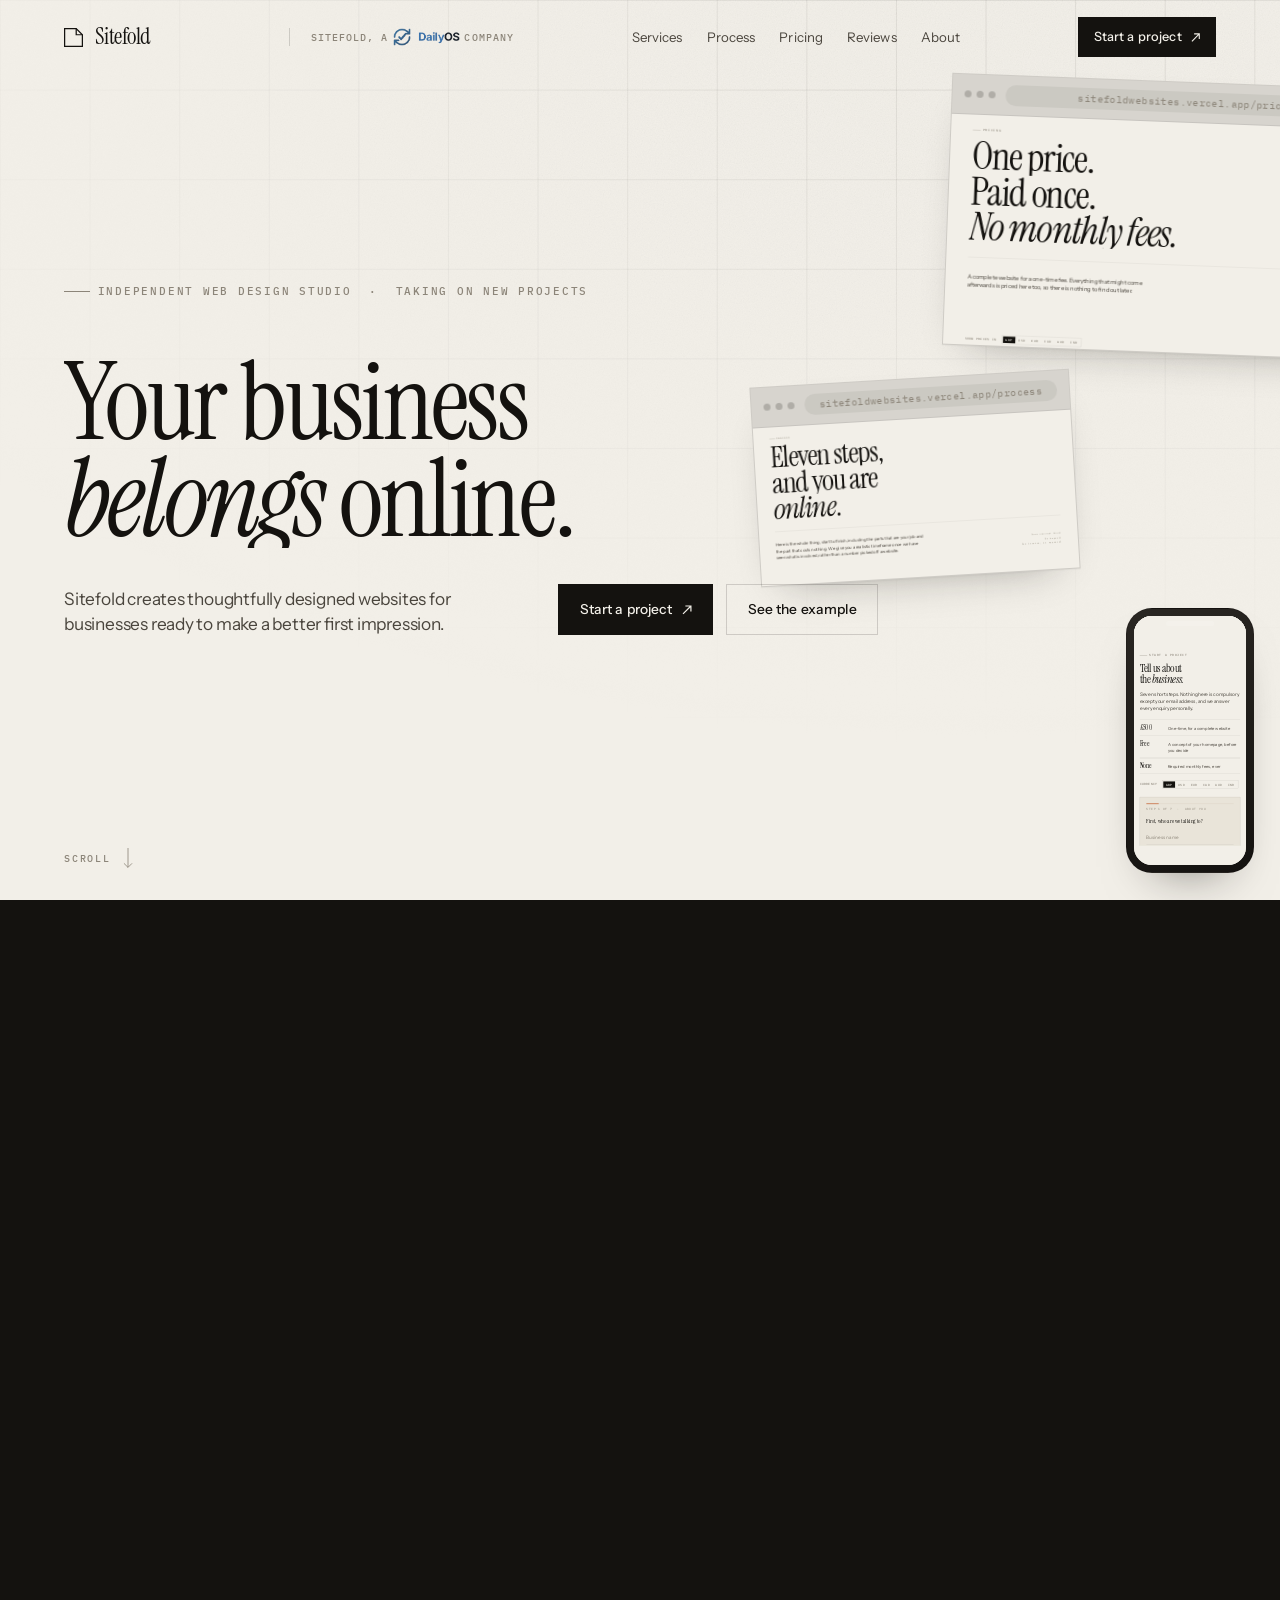
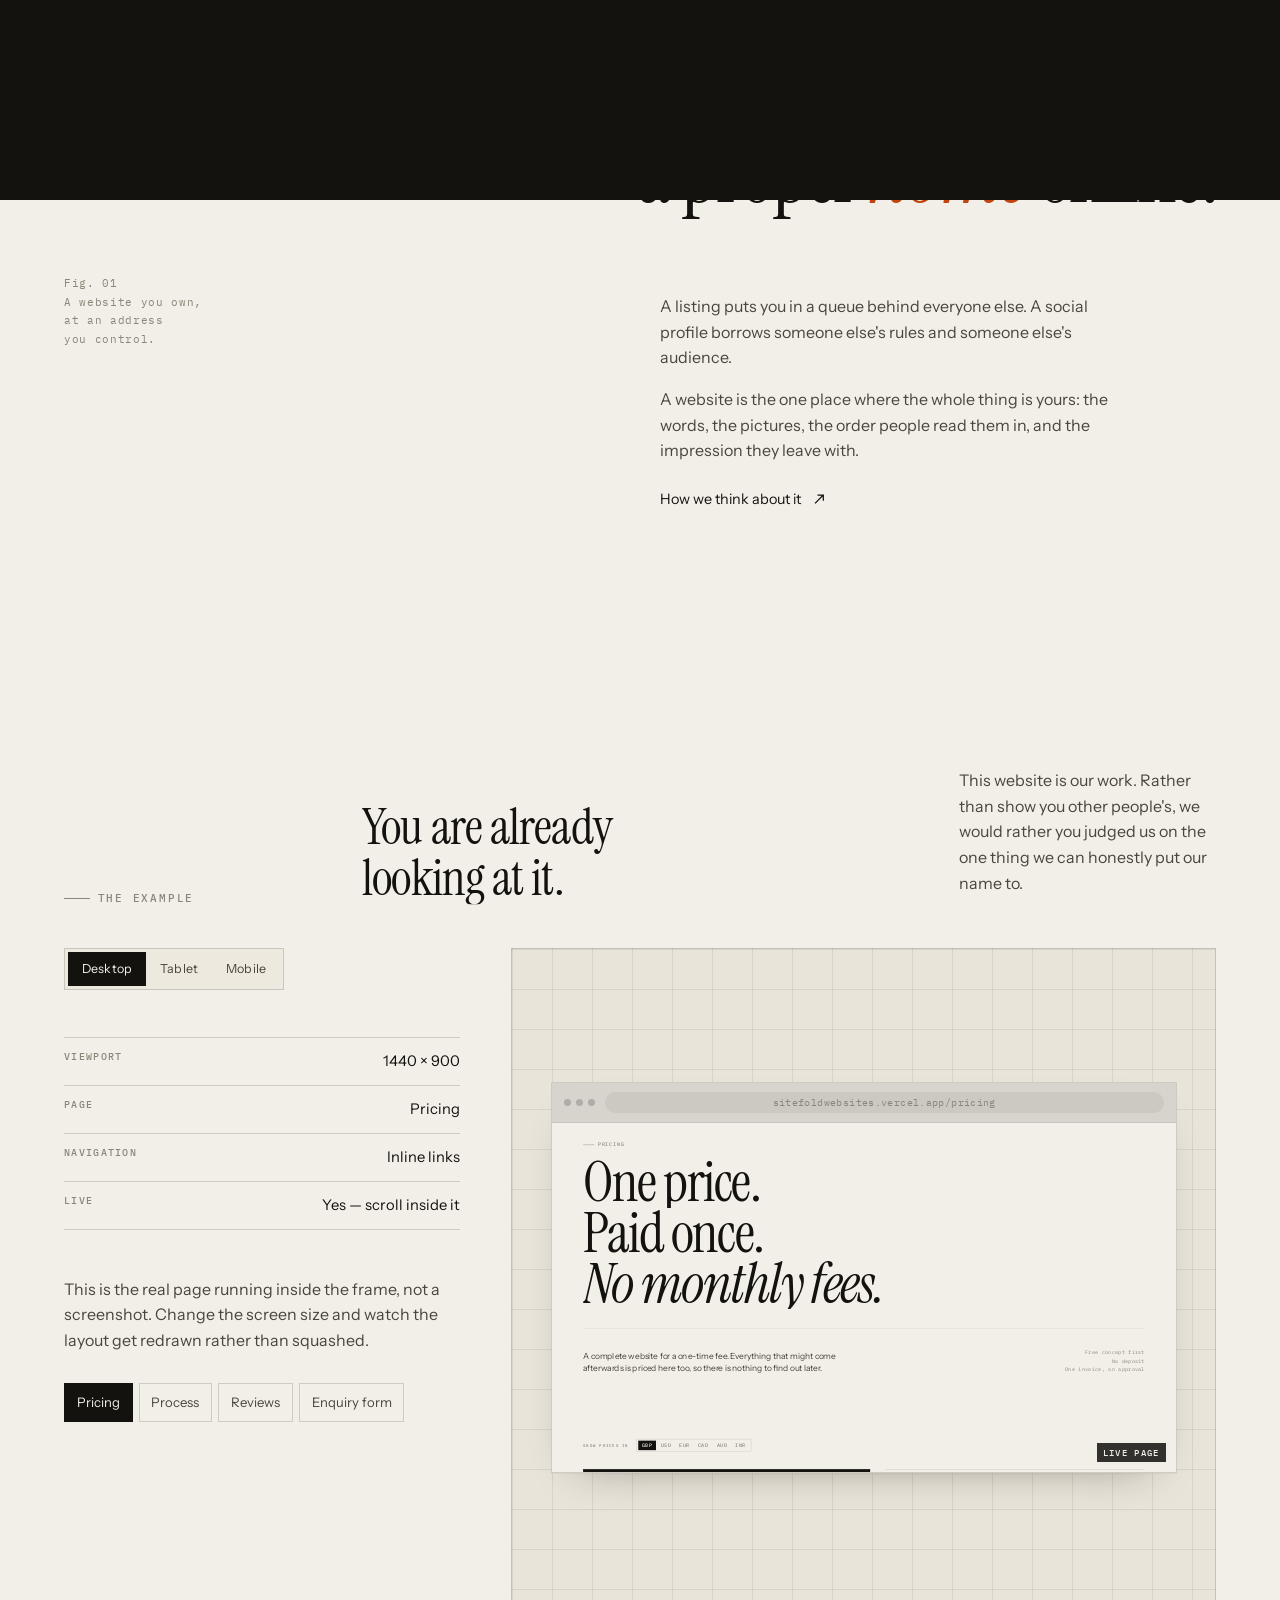
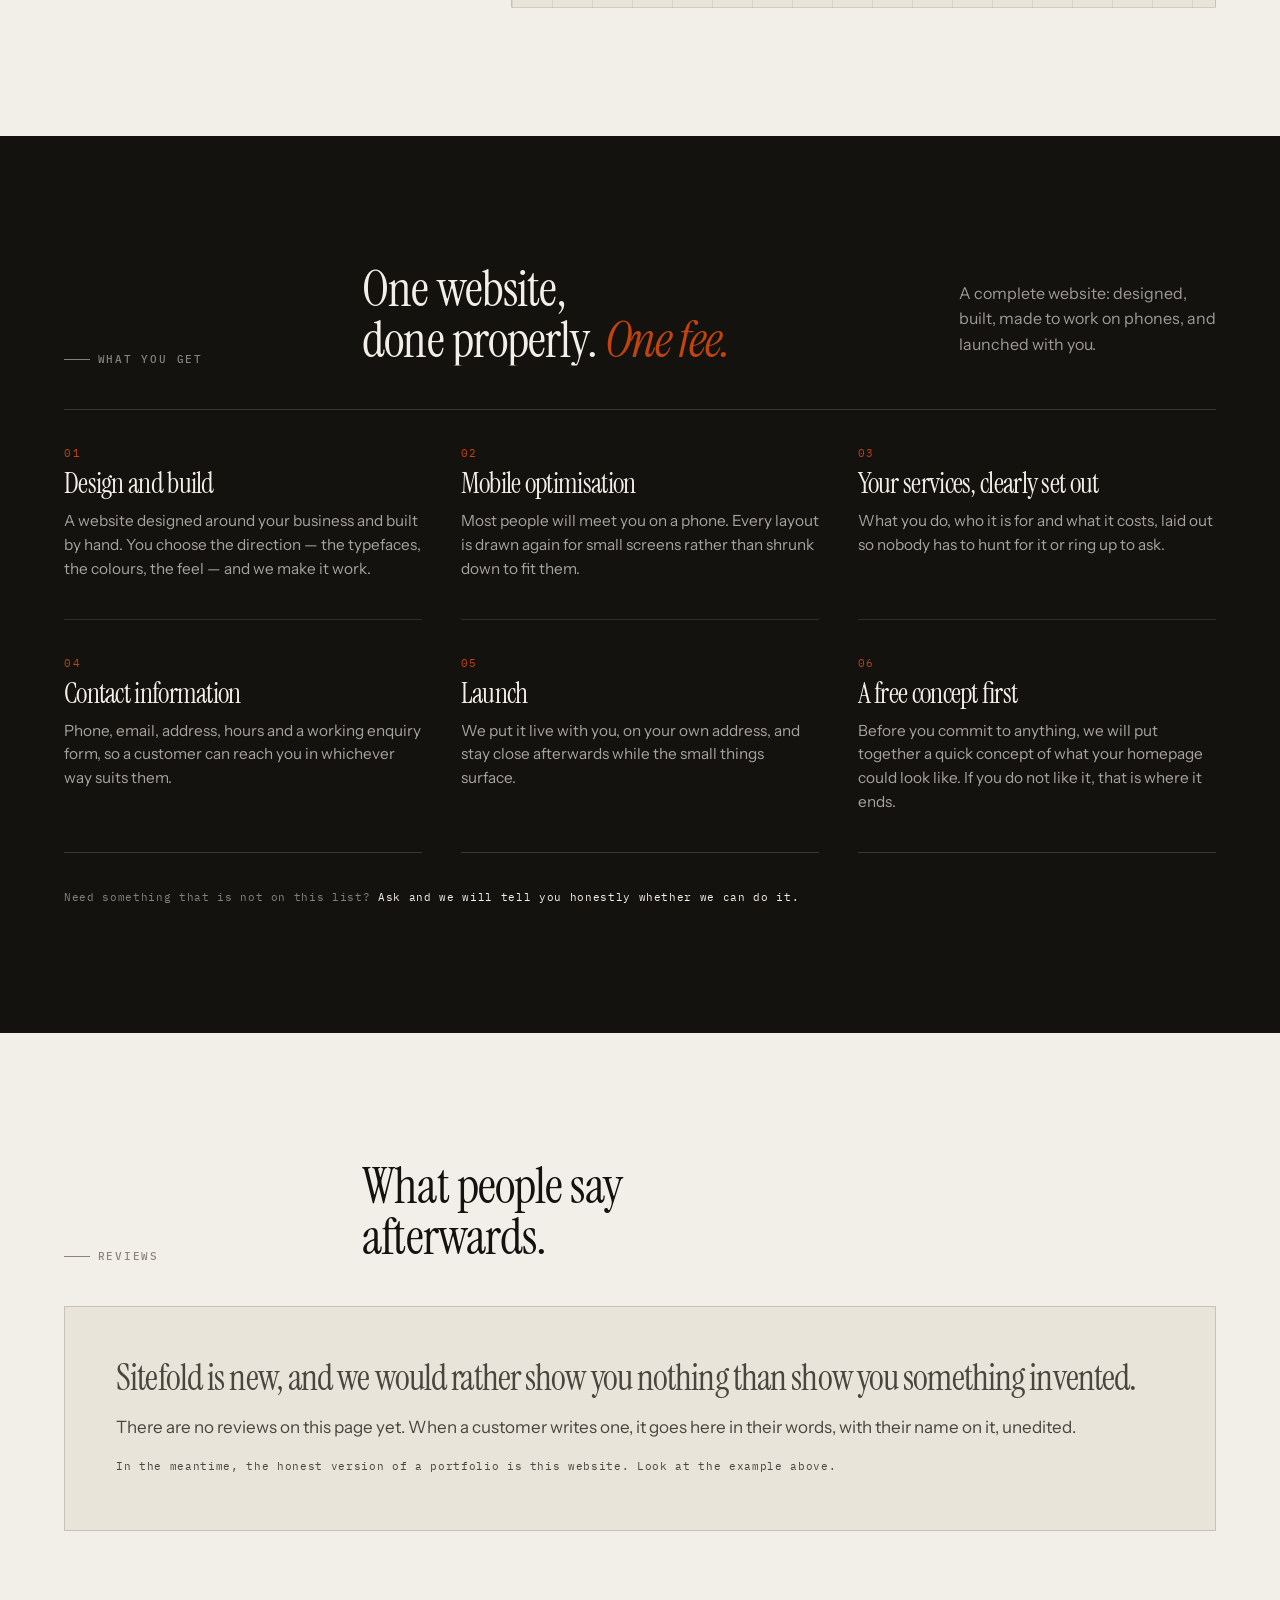
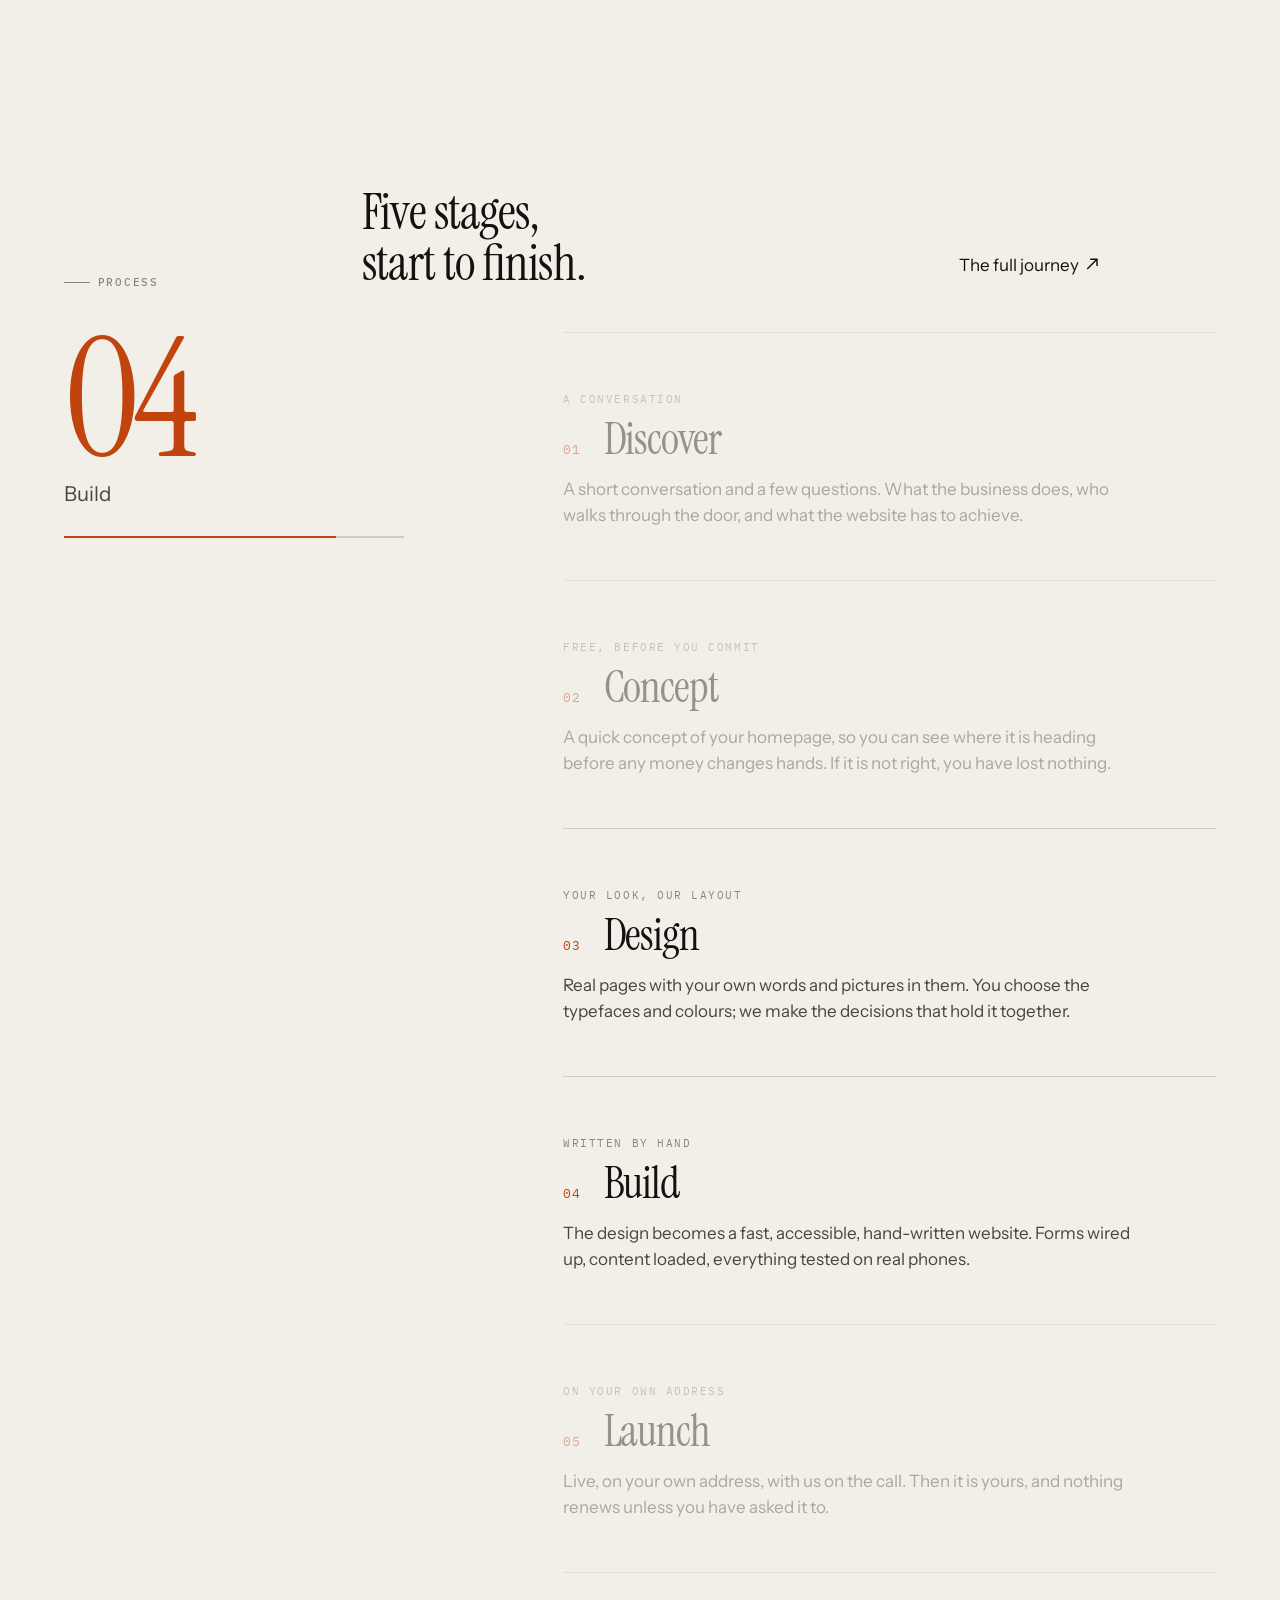
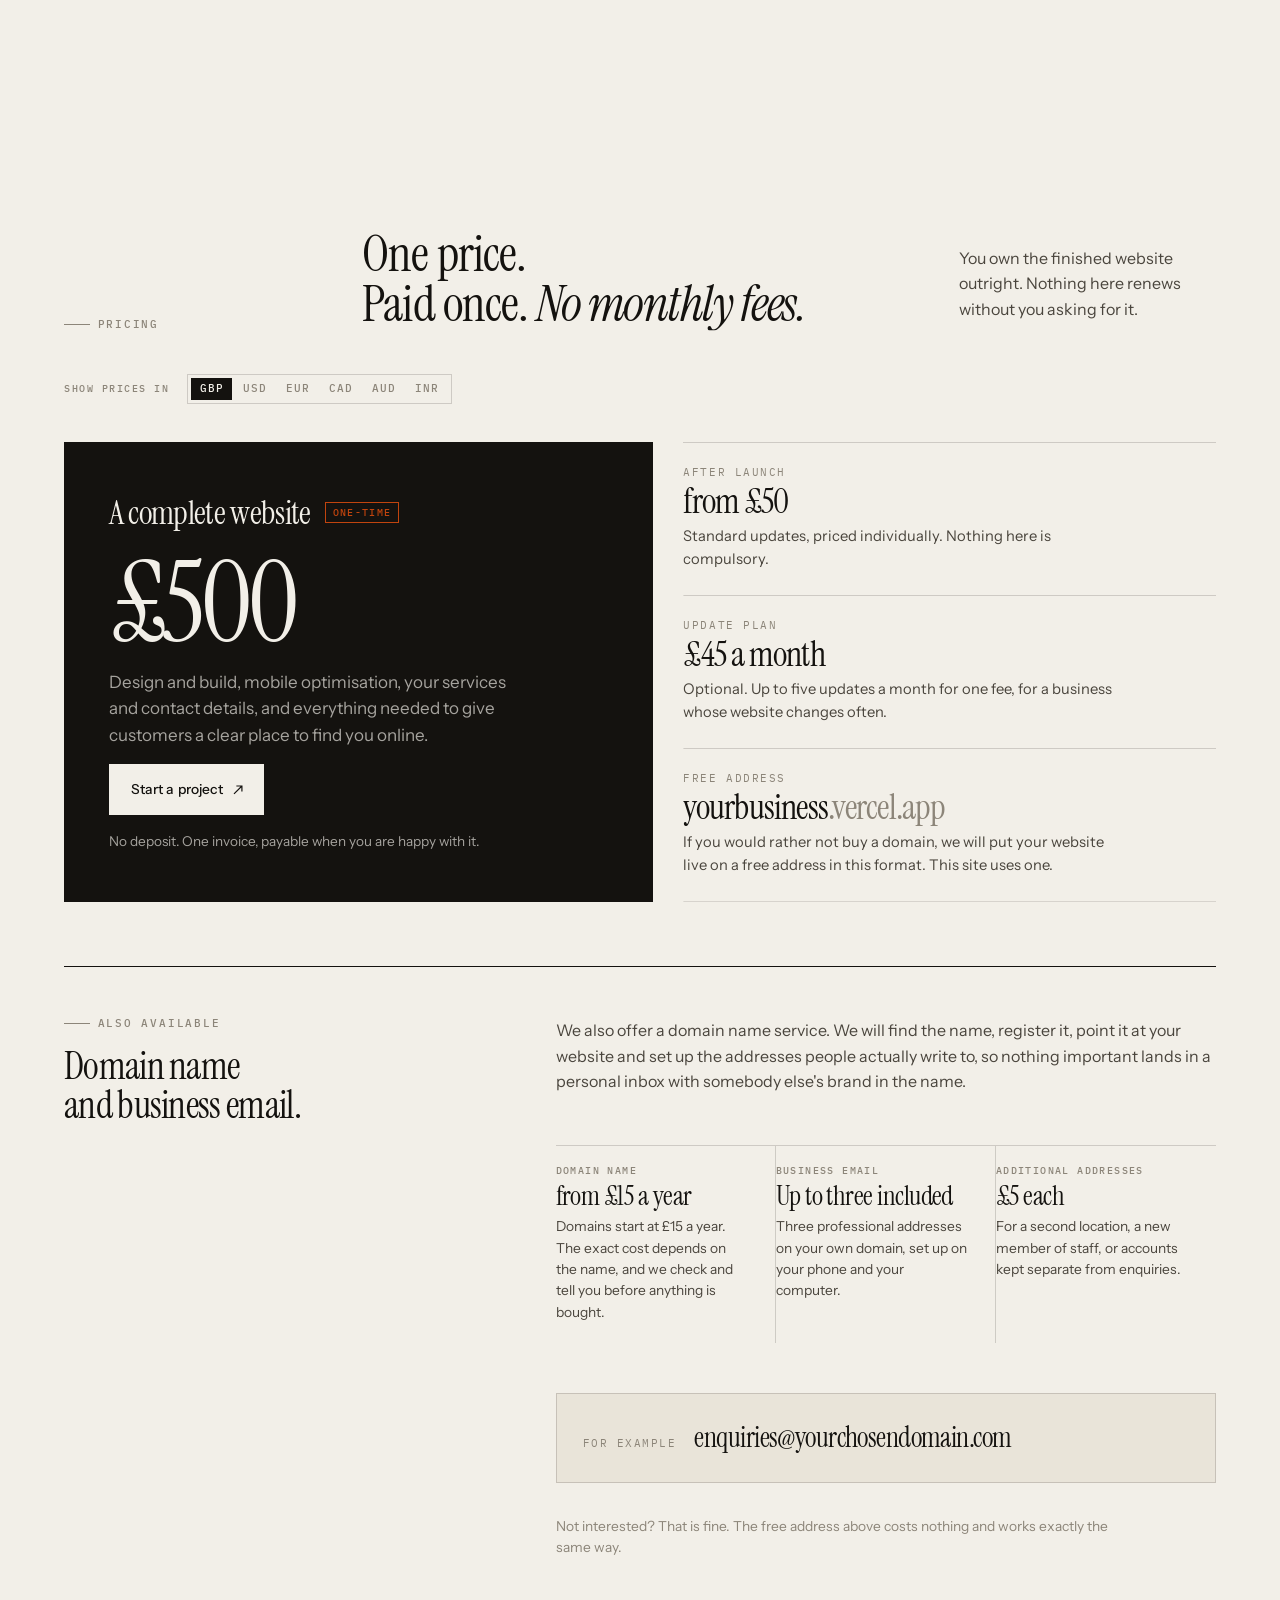
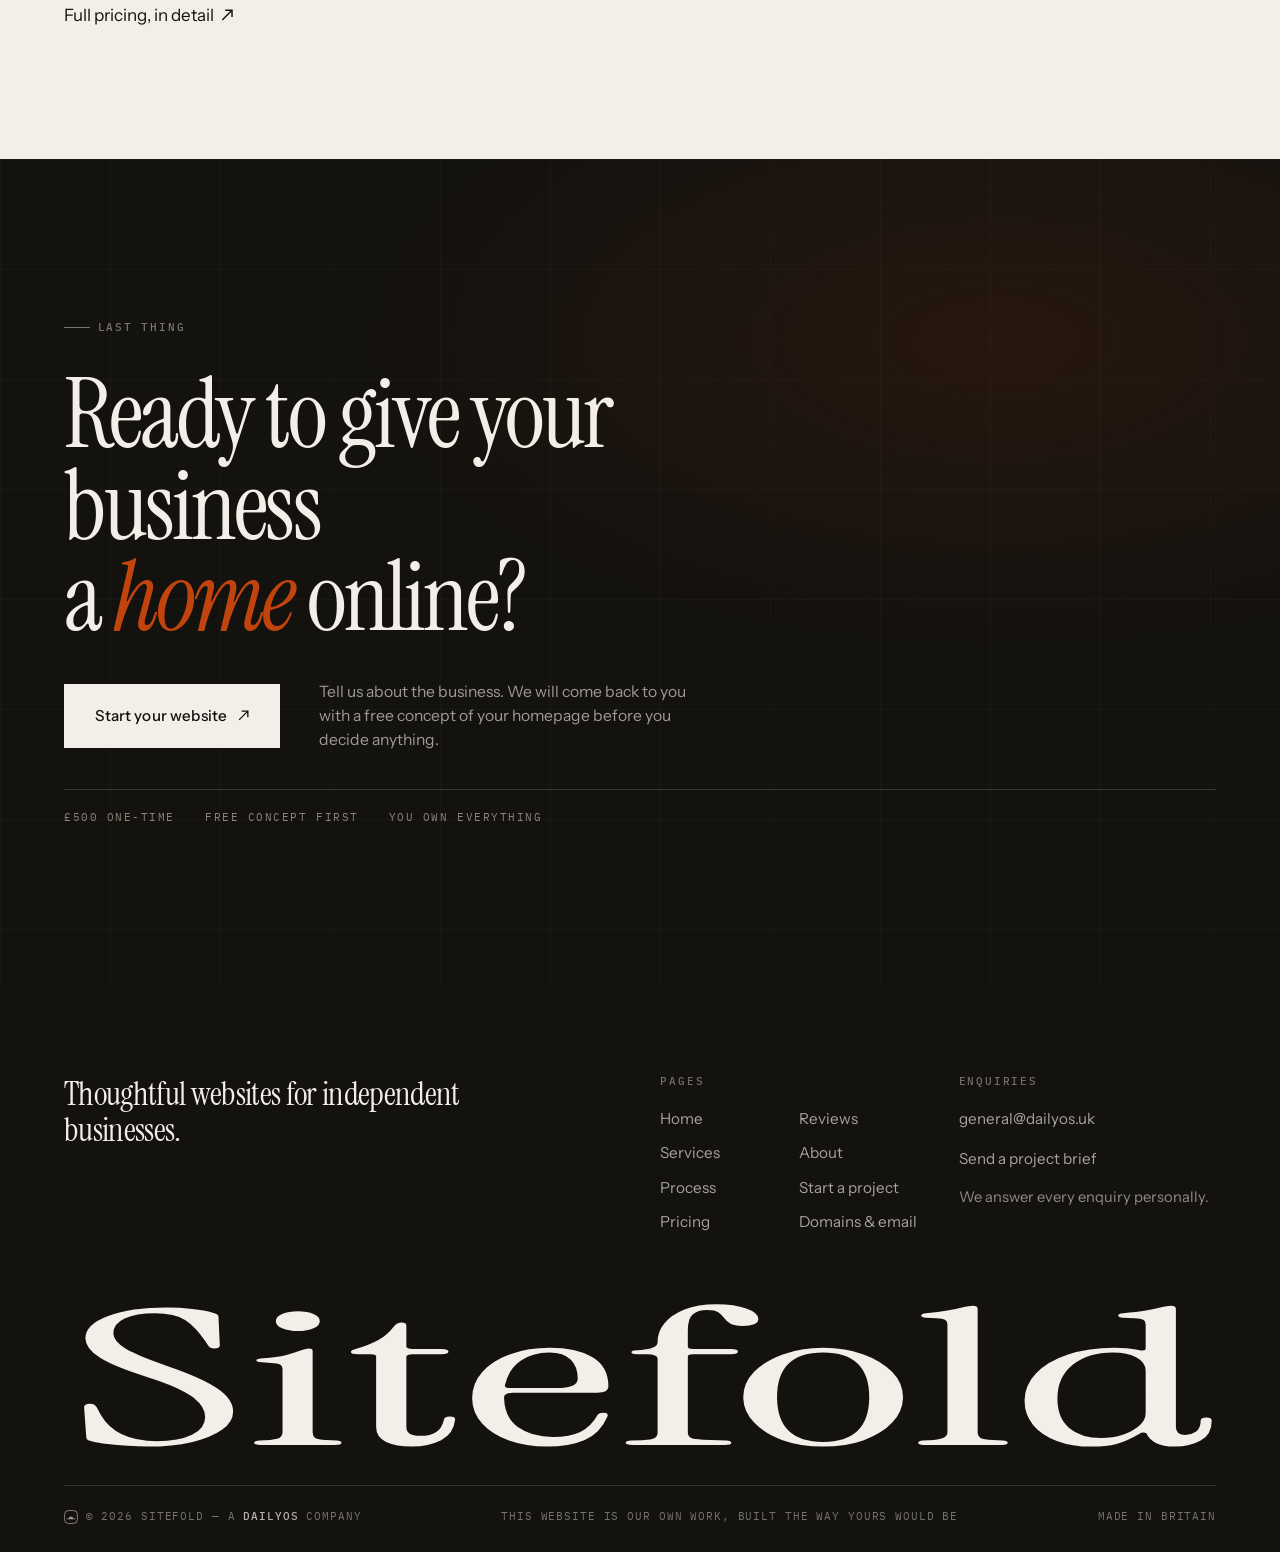
==== commit 6fcd85de: "Show the DailyOS logo in the header lockup, linked to dailyos.uk The header now reads "Sitefold, a [" ====
--- a/index.html
+++ b/index.html
@@ -29,7 +29,7 @@
 <link rel="preconnect" href="https://fonts.gstatic.com" crossorigin>
 <link rel="stylesheet" href="https://fonts.googleapis.com/css2?family=Instrument+Sans:ital,wght@0,400..700;1,400..700&family=Instrument+Serif:ital@0;1&family=IBM+Plex+Mono:wght@400;500&display=swap">
 <script>if(location.search.indexOf("embed")>-1)document.documentElement.classList.add("embed");</script>
-<link rel="stylesheet" href="/assets/css/base.css?v=2e69e976">
+<link rel="stylesheet" href="/assets/css/base.css?v=5db19da9">
 <link rel="stylesheet" href="/assets/css/ui.css?v=ca3acc01">
 <link rel="stylesheet" href="/assets/css/home.css?v=e2fa3057">
 <link rel="stylesheet" href="/assets/css/reviews.css?v=b5ce7ca6">
@@ -48,13 +48,13 @@
       </svg>
       <span>Sitefold</span>
     </a>
-    <p class="parent" title="Sitefold is part of DailyOS">
-      <svg class="dos-mark" viewBox="0 0 20 20" fill="none" aria-hidden="true">
-        <rect x=".8" y=".8" width="18.4" height="18.4" rx="5.6" stroke="currentColor" stroke-width="1.15"/>
-        <path d="M4.4 12.6h11.2" stroke="currentColor" stroke-width="1.15" stroke-linecap="round"/>
-        <path d="M6.8 12.6a3.2 3.2 0 0 1 6.4 0z" fill="currentColor"/>
-      </svg>
-      <span>A <b>DailyOS</b> company</span>
+    <p class="parent">
+      <span class="parent-t">Sitefold, a</span>
+      <a class="parent-logo" href="https://dailyos.uk" target="_blank" rel="noopener"
+         aria-label="DailyOS — opens dailyos.uk in a new tab">
+        <img src="/assets/img/dailyos.png?v=3362a1ba" alt="DailyOS" width="215" height="58" loading="lazy" decoding="async">
+      </a>
+      <span class="parent-t">Company</span>
     </p>
     <nav class="nav-links" aria-label="Primary">
       <a href="/services/">Services</a>
@@ -442,7 +442,7 @@
   </div>
   <div class="wrap">
     <div class="foot-base">
-      <span class="foot-parent"><svg class="dos-mark" viewBox="0 0 20 20" fill="none" aria-hidden="true"><rect x=".8" y=".8" width="18.4" height="18.4" rx="5.6" stroke="currentColor" stroke-width="1.15"/><path d="M4.4 12.6h11.2" stroke="currentColor" stroke-width="1.15" stroke-linecap="round"/><path d="M6.8 12.6a3.2 3.2 0 0 1 6.4 0z" fill="currentColor"/></svg><span>&copy; <span data-year>2026</span> Sitefold &mdash; a <b>DailyOS</b> company</span></span>
+      <span class="foot-parent"><svg class="dos-mark" viewBox="0 0 20 20" fill="none" aria-hidden="true"><rect x=".8" y=".8" width="18.4" height="18.4" rx="5.6" stroke="currentColor" stroke-width="1.15"/><path d="M4.4 12.6h11.2" stroke="currentColor" stroke-width="1.15" stroke-linecap="round"/><path d="M6.8 12.6a3.2 3.2 0 0 1 6.4 0z" fill="currentColor"/></svg><span>&copy; <span data-year>2026</span> Sitefold &mdash; a <a href="https://dailyos.uk" target="_blank" rel="noopener"><b>DailyOS</b></a> company</span></span>
       <span>This website is our own work, built the way yours would be</span>
       <span>Made in Britain</span>
     </div>
--- a/assets/css/base.css
+++ b/assets/css/base.css
@@ -375,20 +375,22 @@
 
 /* ---------- DailyOS lockup ---------- */
 .parent{
-  display:flex;align-items:center;gap:.55em;margin-left:clamp(12px,1.6vw,22px);padding-left:clamp(12px,1.6vw,22px);
+  display:flex;align-items:center;gap:.5em;margin-left:clamp(12px,1.6vw,22px);padding-left:clamp(12px,1.6vw,22px);
   border-left:1px solid var(--line);color:var(--ink-faint);
-  font:500 9.5px/1.35 var(--mono);letter-spacing:.13em;text-transform:uppercase;white-space:nowrap;
-  transition:color .35s var(--ease-soft);
-}
-.parent b{font-weight:500;color:var(--ink-soft);transition:color .35s var(--ease-soft)}
-.nav:hover .parent,.nav:hover .parent b{color:var(--ink)}
-.dos-mark{width:15px;height:15px;flex:none;overflow:visible}
-.parent .dos-mark{transition:transform .6s var(--ease)}
-.nav:hover .parent .dos-mark{transform:rotate(-8deg)}
-@media (max-width:1240px){.parent span{display:none}}
+  font:500 9.5px/1 var(--mono);letter-spacing:.11em;text-transform:uppercase;white-space:nowrap;
+}
+.parent-t{transition:color .35s var(--ease-soft)}
+.nav:hover .parent-t{color:var(--ink-soft)}
+.parent-logo{display:inline-flex;align-items:center;transition:opacity .3s var(--ease-soft),transform .5s var(--ease)}
+.parent-logo img{height:18px;width:auto;display:block}
+.parent-logo:hover{opacity:.72;transform:translateY(-1px)}
+.parent-logo:focus-visible{outline:2px solid var(--accent);outline-offset:3px}
+@media (max-width:1240px){.parent-t{display:none}}
 @media (max-width:1080px){.parent{margin-left:10px;padding-left:10px}}
-.nav-light .nav:not(.solid) .parent,.nav-light .nav:not(.solid) .parent b{color:rgba(244,240,232,.7)}
-.menu-parent{color:rgba(242,239,232,.45)}
+@media (max-width:520px){.parent{display:none}}
 .foot-parent{display:inline-flex;align-items:center;gap:.7em}
 .foot-parent .dos-mark{width:14px;height:14px;color:rgba(242,239,232,.6)}
 .foot-parent b{font-weight:500;color:rgba(242,239,232,.72)}
+.foot-parent a{text-decoration:none}
+.foot-parent a:hover b{color:var(--paper)}
+.menu-parent{color:rgba(242,239,232,.45)}
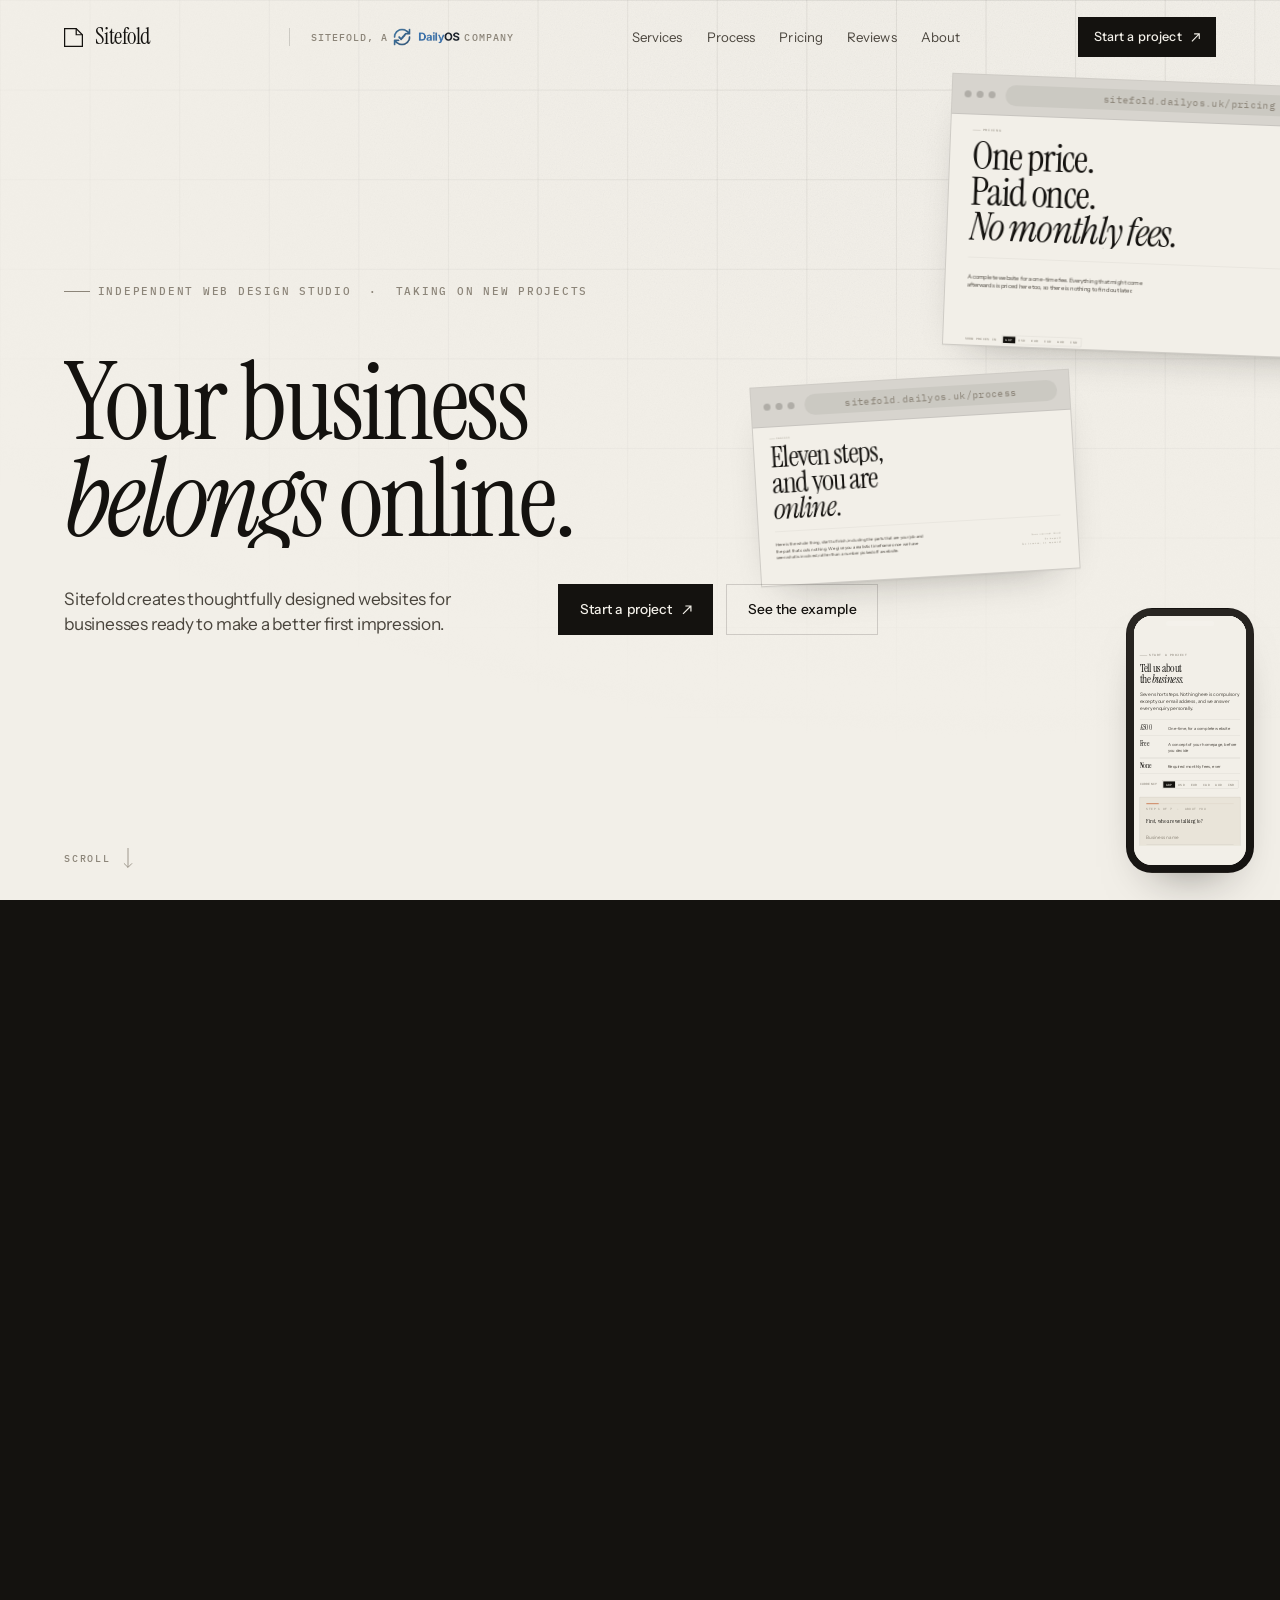
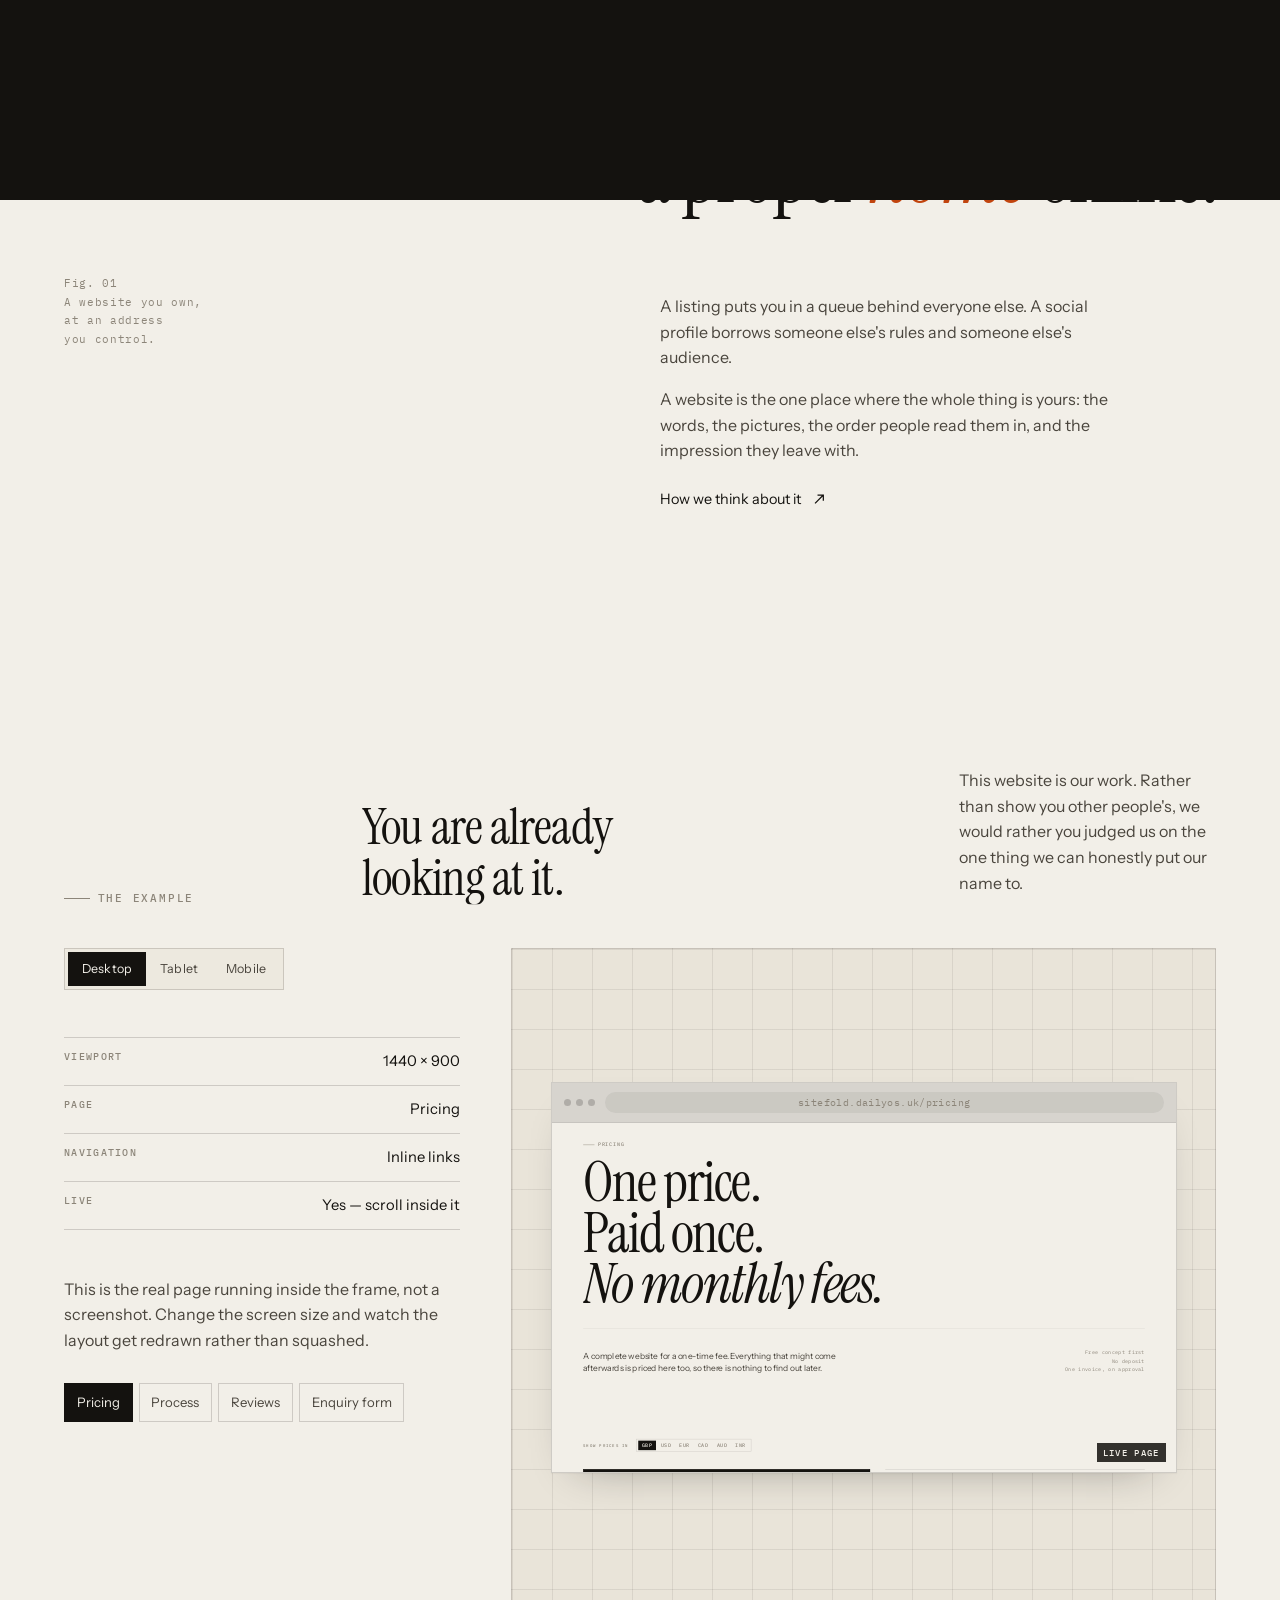
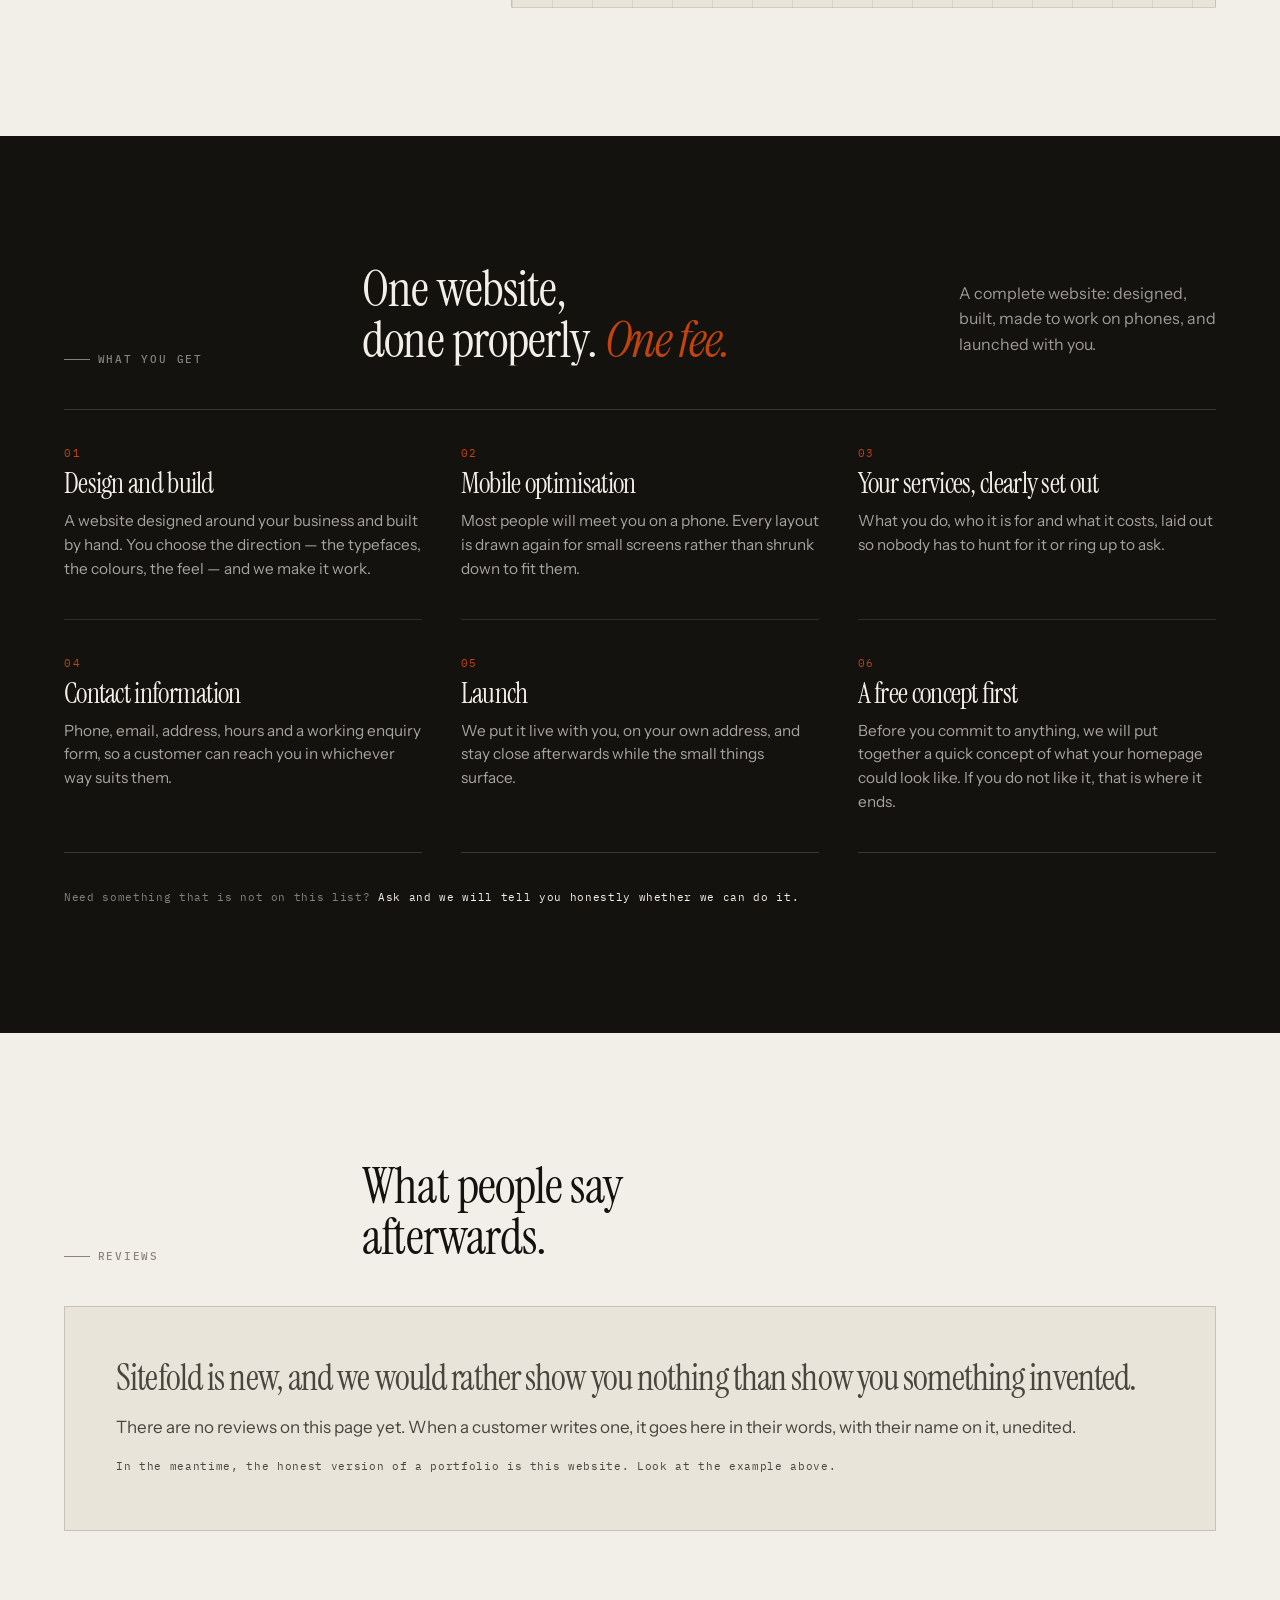
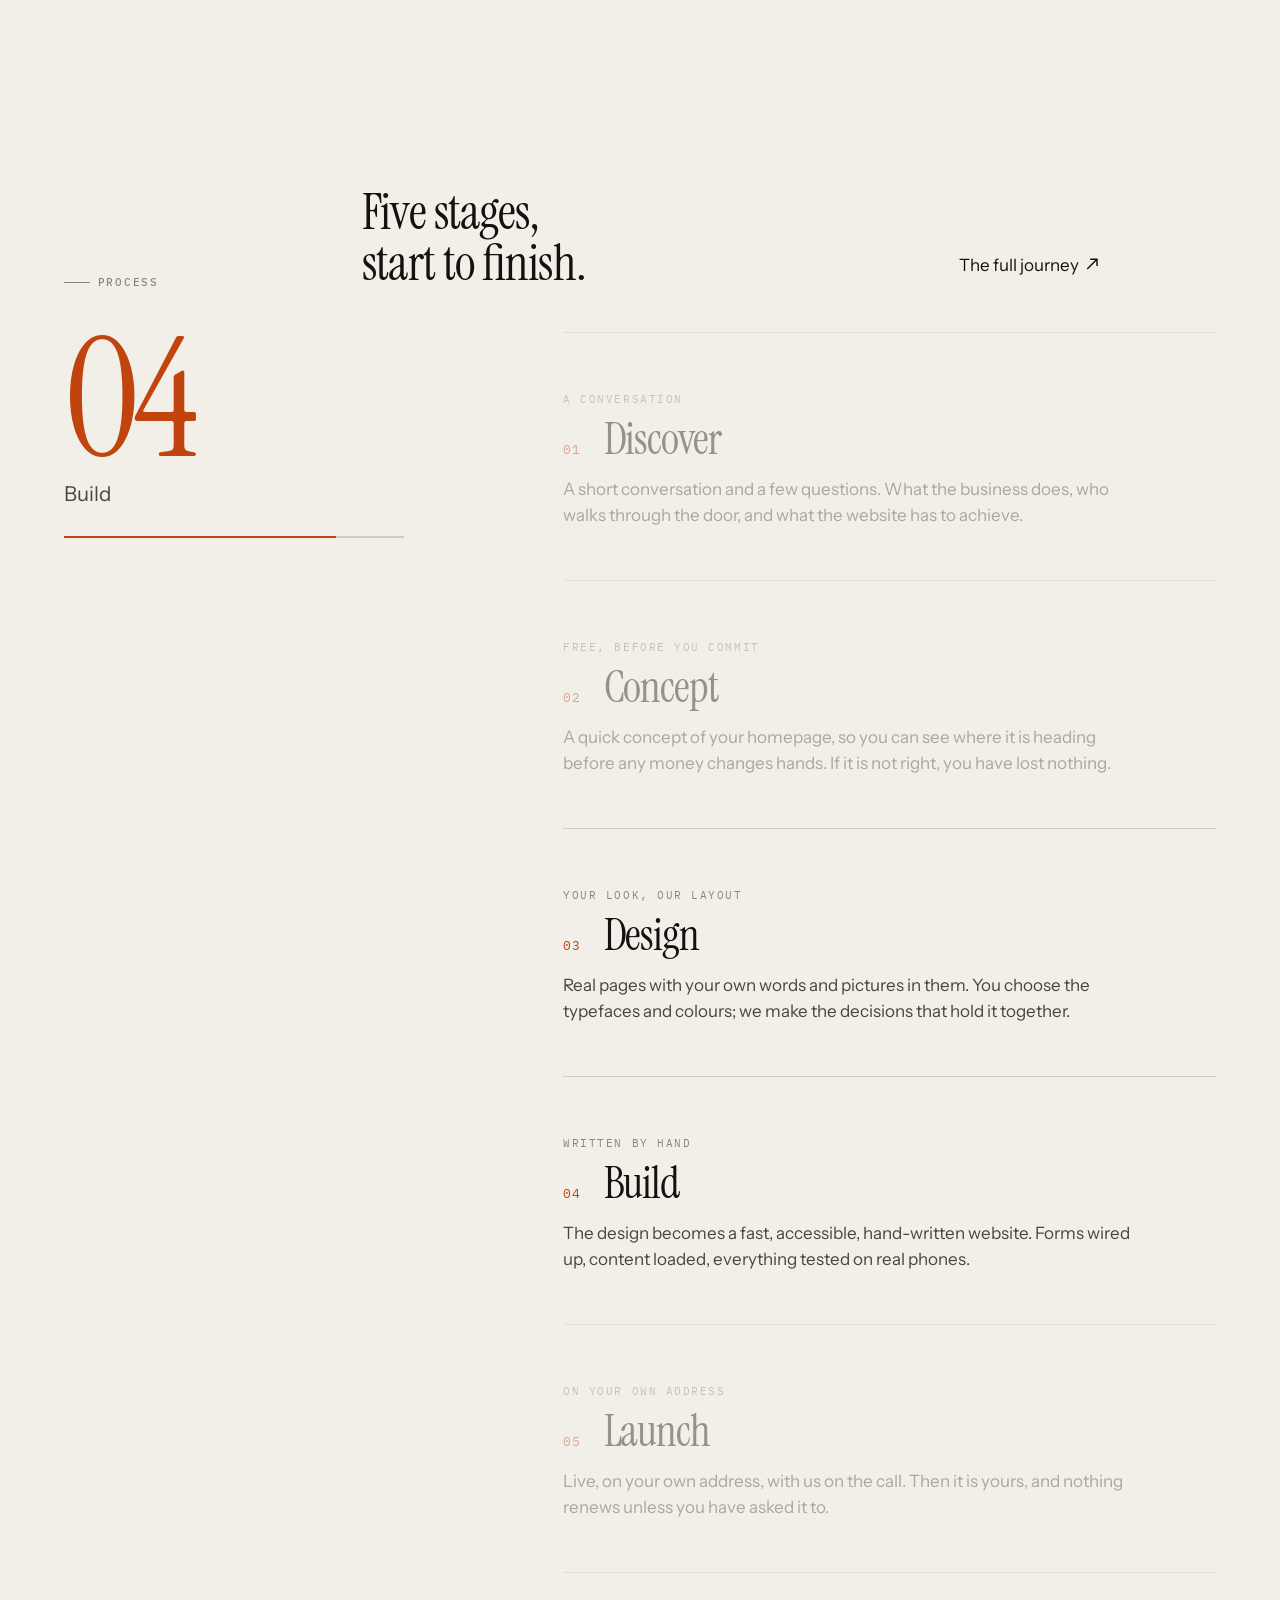
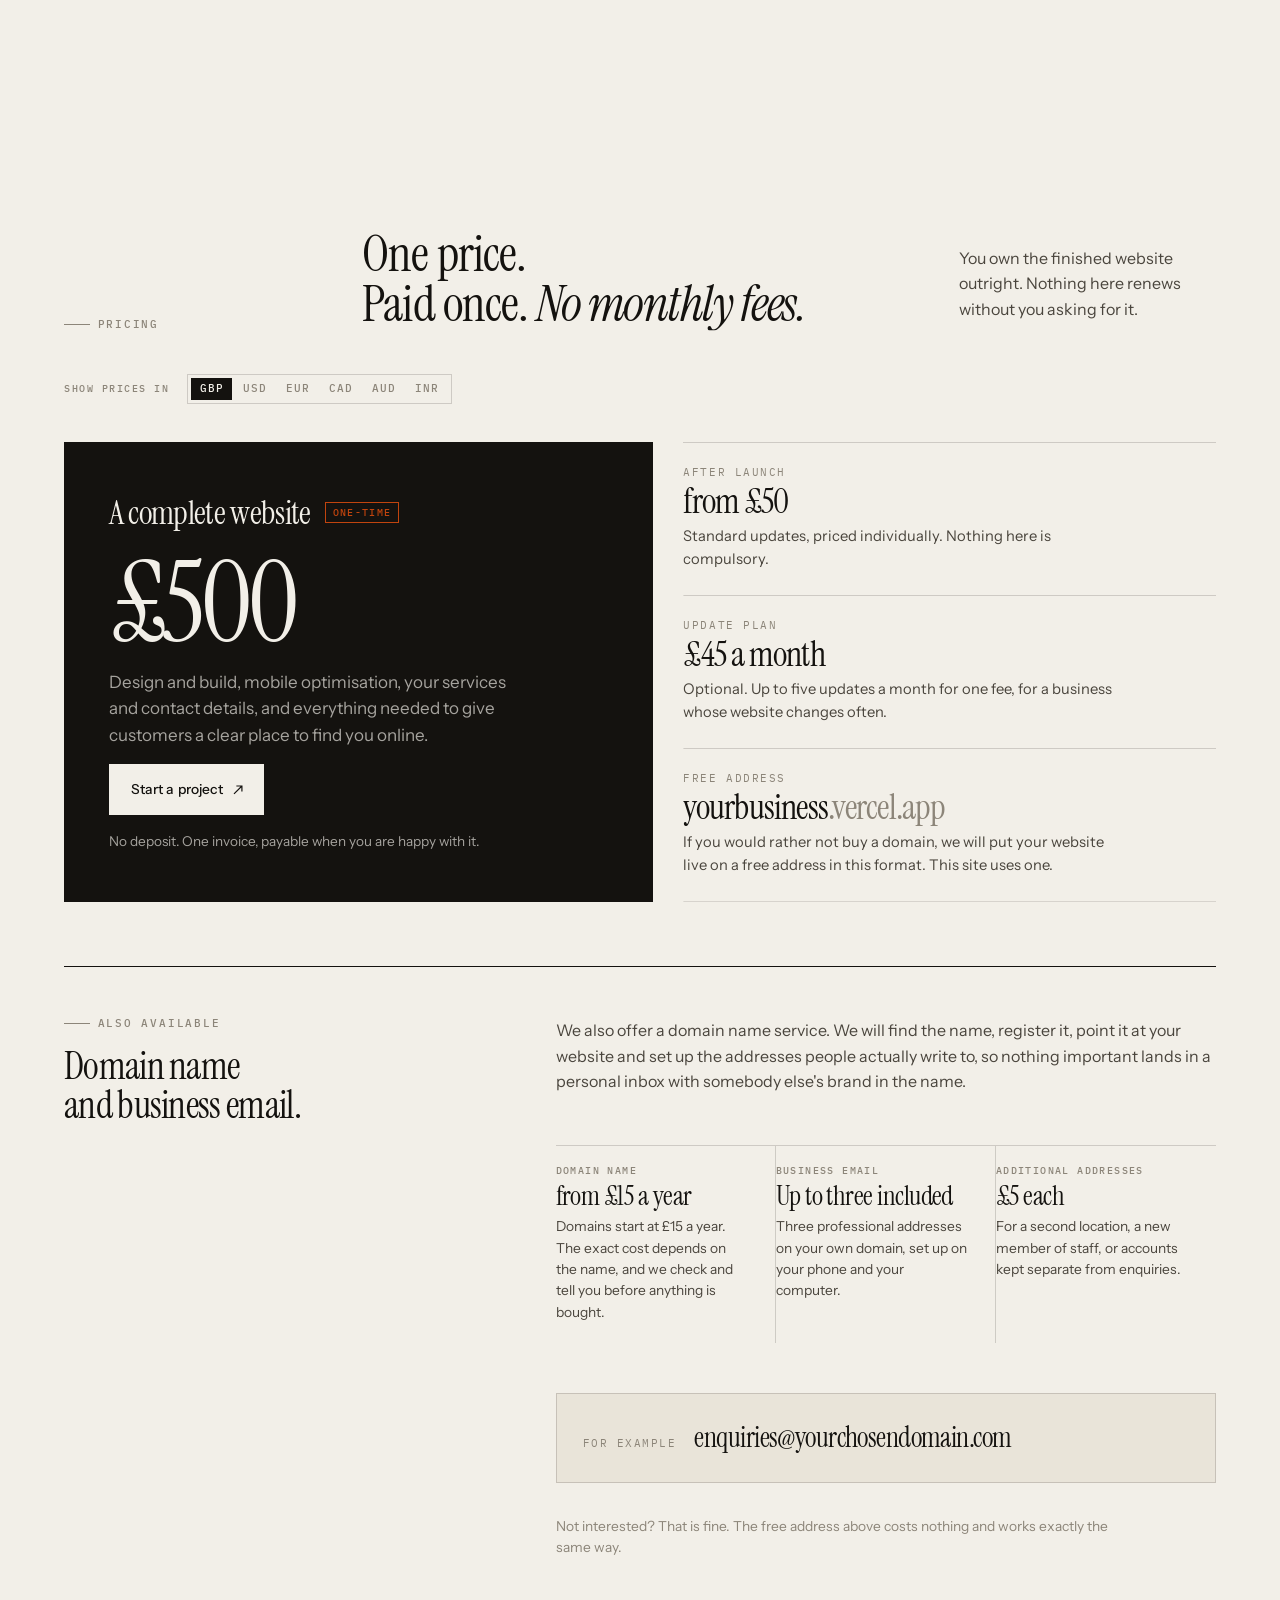
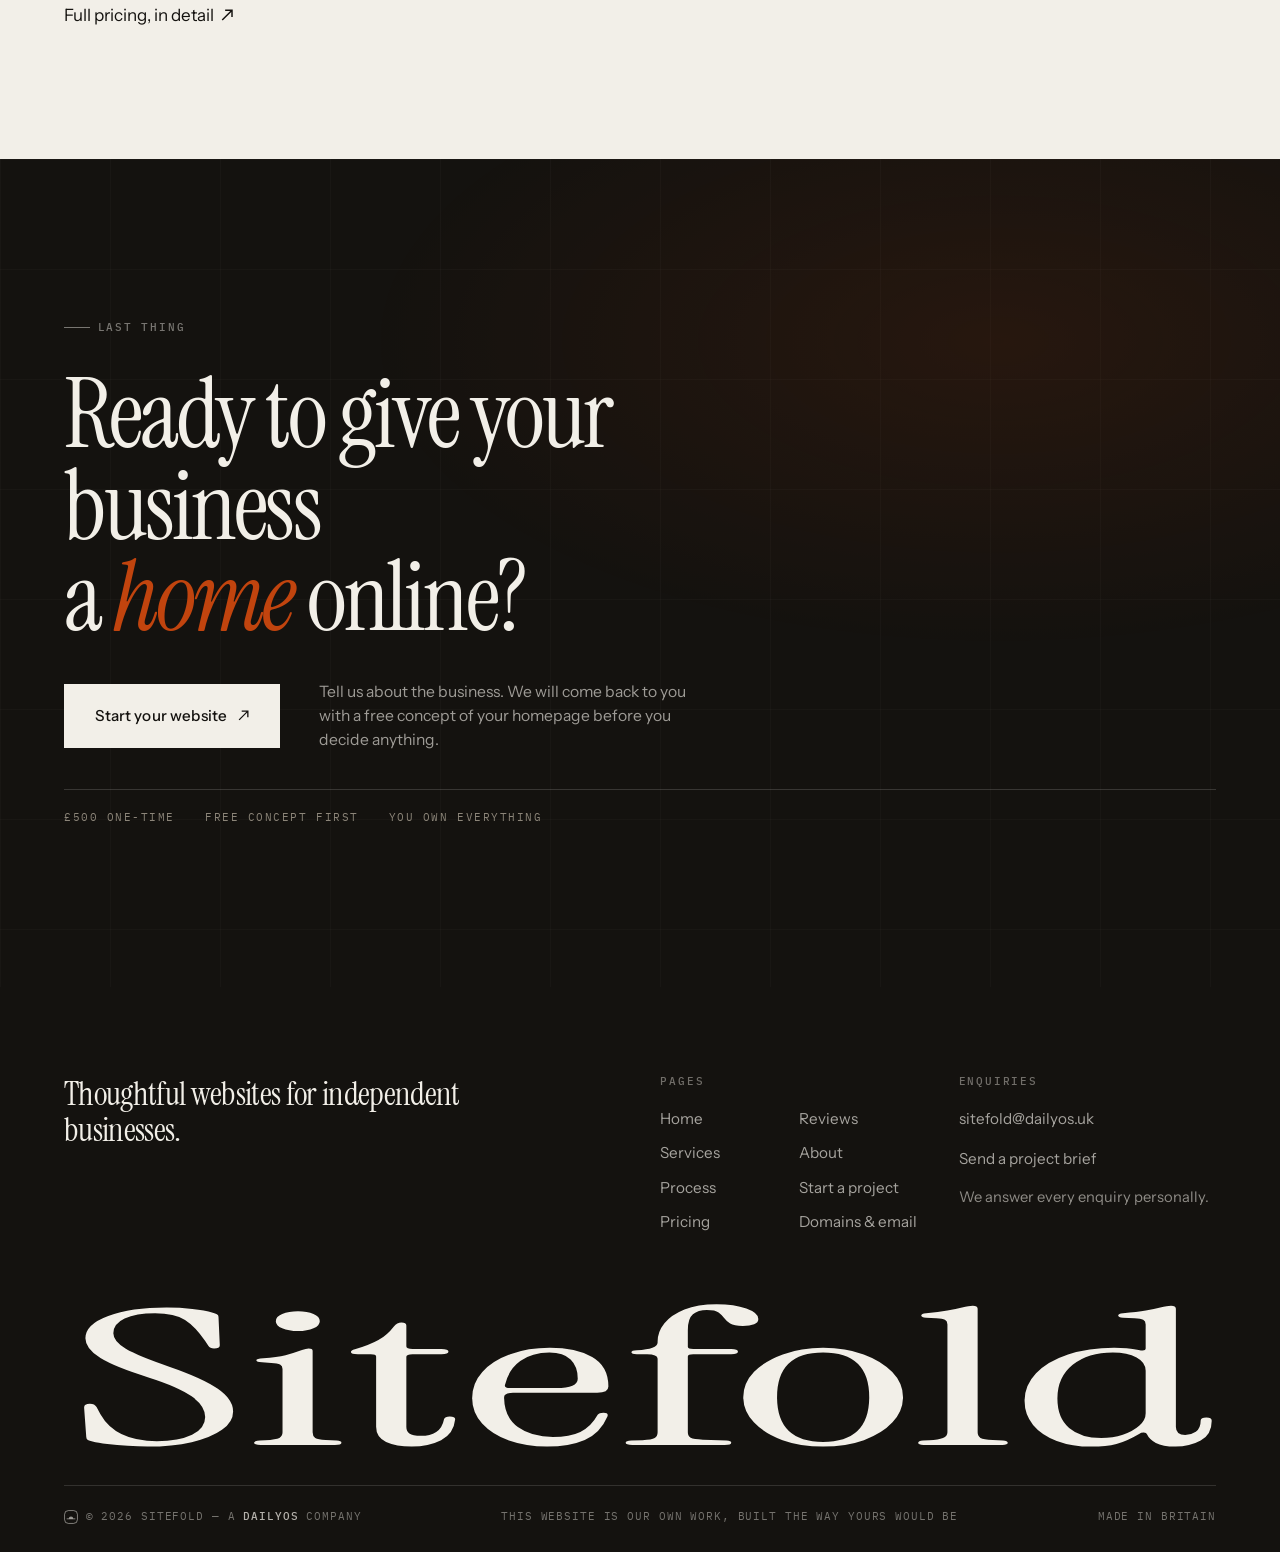
==== commit 0bf33eca: "Point everything at sitefold.dailyos.uk and sitefold@dailyos.uk Every link and canonical URL across " ====
--- a/index.html
+++ b/index.html
@@ -5,7 +5,7 @@
 <meta name="viewport" content="width=device-width, initial-scale=1, viewport-fit=cover">
 <title>Sitefold — Your business belongs online</title>
 <meta name="description" content="Sitefold is an independent web design studio. A complete, thoughtfully designed website for your business for a one-time fee of £500, with no required monthly fees.">
-<link rel="canonical" href="https://sitefoldwebsites.vercel.app/">
+<link rel="canonical" href="https://sitefold.dailyos.uk/">
 <meta name="theme-color" content="#f2efe8" media="(prefers-color-scheme: light)">
 <meta name="theme-color" content="#14120f" media="(prefers-color-scheme: dark)">
 <meta name="author" content="Sitefold">
@@ -13,15 +13,15 @@
 <meta property="og:site_name" content="Sitefold">
 <meta property="og:title" content="Sitefold — thoughtfully designed websites">
 <meta property="og:description" content="Sitefold is an independent web design studio. A complete, thoughtfully designed website for your business for a one-time fee of £500, with no required monthly fees.">
-<meta property="og:url" content="https://sitefoldwebsites.vercel.app/">
-<meta property="og:image" content="https://sitefoldwebsites.vercel.app/assets/img/og.png">
+<meta property="og:url" content="https://sitefold.dailyos.uk/">
+<meta property="og:image" content="https://sitefold.dailyos.uk/assets/img/og.png">
 <meta property="og:image:width" content="1200">
 <meta property="og:image:height" content="630">
 <meta property="og:locale" content="en_GB">
 <meta name="twitter:card" content="summary_large_image">
 <meta name="twitter:title" content="Sitefold — thoughtfully designed websites">
 <meta name="twitter:description" content="Sitefold is an independent web design studio. A complete, thoughtfully designed website for your business for a one-time fee of £500, with no required monthly fees.">
-<meta name="twitter:image" content="https://sitefoldwebsites.vercel.app/assets/img/og.png">
+<meta name="twitter:image" content="https://sitefold.dailyos.uk/assets/img/og.png">
 <link rel="icon" href="/assets/img/favicon.svg?v=fd45dff8" type="image/svg+xml">
 <link rel="alternate icon" href="/assets/img/favicon.ico?v=d0af1856" sizes="any">
 <link rel="apple-touch-icon" href="/assets/img/mark-180.png?v=9720e1a6">
@@ -84,7 +84,7 @@
     <div class="menu-foot">
       <p>Thoughtfully designed websites for businesses ready to make a better first impression.<br>
       <span class="menu-parent">Sitefold is a DailyOS company.</span></p>
-      <a class="ul on" href="mailto:general@dailyos.uk">general@dailyos.uk</a>
+      <a class="ul on" href="mailto:sitefold@dailyos.uk">sitefold@dailyos.uk</a>
     </div>
   </div>
 </div>
@@ -97,13 +97,13 @@
   <div class="hero-stage" aria-hidden="true">
     <div class="hs-item hs-1" data-depth="3">
       <div class="brw">
-        <div class="brw-bar"><div class="brw-dots"><i></i><i></i><i></i></div><div class="brw-url">sitefoldwebsites.vercel.app/pricing</div></div>
+        <div class="brw-bar"><div class="brw-dots"><i></i><i></i><i></i></div><div class="brw-url">sitefold.dailyos.uk/pricing</div></div>
         <div class="brw-body"><div class="live static" data-src="/pricing/" data-w="1440" data-h="900" data-title="The Sitefold pricing page"></div></div>
       </div>
     </div>
     <div class="hs-item hs-2" data-depth="7">
       <div class="brw">
-        <div class="brw-bar"><div class="brw-dots"><i></i><i></i><i></i></div><div class="brw-url">sitefoldwebsites.vercel.app/process</div></div>
+        <div class="brw-bar"><div class="brw-dots"><i></i><i></i><i></i></div><div class="brw-url">sitefold.dailyos.uk/process</div></div>
         <div class="brw-body"><div class="live static" data-src="/process/" data-w="1440" data-h="900" data-title="The Sitefold process page"></div></div>
       </div>
     </div>
@@ -127,7 +127,7 @@
   <div class="hero-band" aria-hidden="true">
     <div class="hb-f">
       <div class="brw">
-        <div class="brw-bar"><div class="brw-dots"><i></i><i></i><i></i></div><div class="brw-url">sitefoldwebsites.vercel.app/pricing</div></div>
+        <div class="brw-bar"><div class="brw-dots"><i></i><i></i><i></i></div><div class="brw-url">sitefold.dailyos.uk/pricing</div></div>
         <div class="brw-body"><div class="live static" data-src="/pricing/" data-w="1440" data-h="900" data-title="The Sitefold pricing page"></div></div>
       </div>
     </div>
@@ -225,7 +225,7 @@
       <div class="dev-stage ex-stage" data-dev="d">
         <div class="dev-holder">
           <div class="brw">
-            <div class="brw-bar"><div class="brw-dots"><i></i><i></i><i></i></div><div class="brw-url" id="ex-url">sitefoldwebsites.vercel.app/pricing</div></div>
+            <div class="brw-bar"><div class="brw-dots"><i></i><i></i><i></i></div><div class="brw-url" id="ex-url">sitefold.dailyos.uk/pricing</div></div>
             <div class="brw-body">
               <div class="live" id="ex-live" data-src="/pricing/" data-w="1440" data-h="900" data-title="A live page from this website"></div>
               <span class="live-badge">Live page</span>
@@ -423,7 +423,7 @@
       </div>
       <div class="foot-meta">
         <h3>Enquiries</h3>
-        <p><a class="ul" href="mailto:general@dailyos.uk">general@dailyos.uk</a></p>
+        <p><a class="ul" href="mailto:sitefold@dailyos.uk">sitefold@dailyos.uk</a></p>
         <p style="margin-top:12px"><a class="ul" href="/contact/">Send a project brief</a></p>
         <p style="margin-top:14px;color:rgba(242,239,232,.55);font-size:.92rem">We answer every enquiry personally.</p>
       </div>
@@ -452,6 +452,6 @@
 <script src="/assets/js/live.js?v=1fd4c53a" defer></script>
 <script src="/assets/js/currency.js?v=06c8cb5c" defer></script>
 <script src="/assets/js/reviews.js?v=906a287f" defer></script>
-<script src="/assets/js/home.js?v=7f27567b" defer></script>
+<script src="/assets/js/home.js?v=0f48f7cc" defer></script>
 </body>
 </html>
